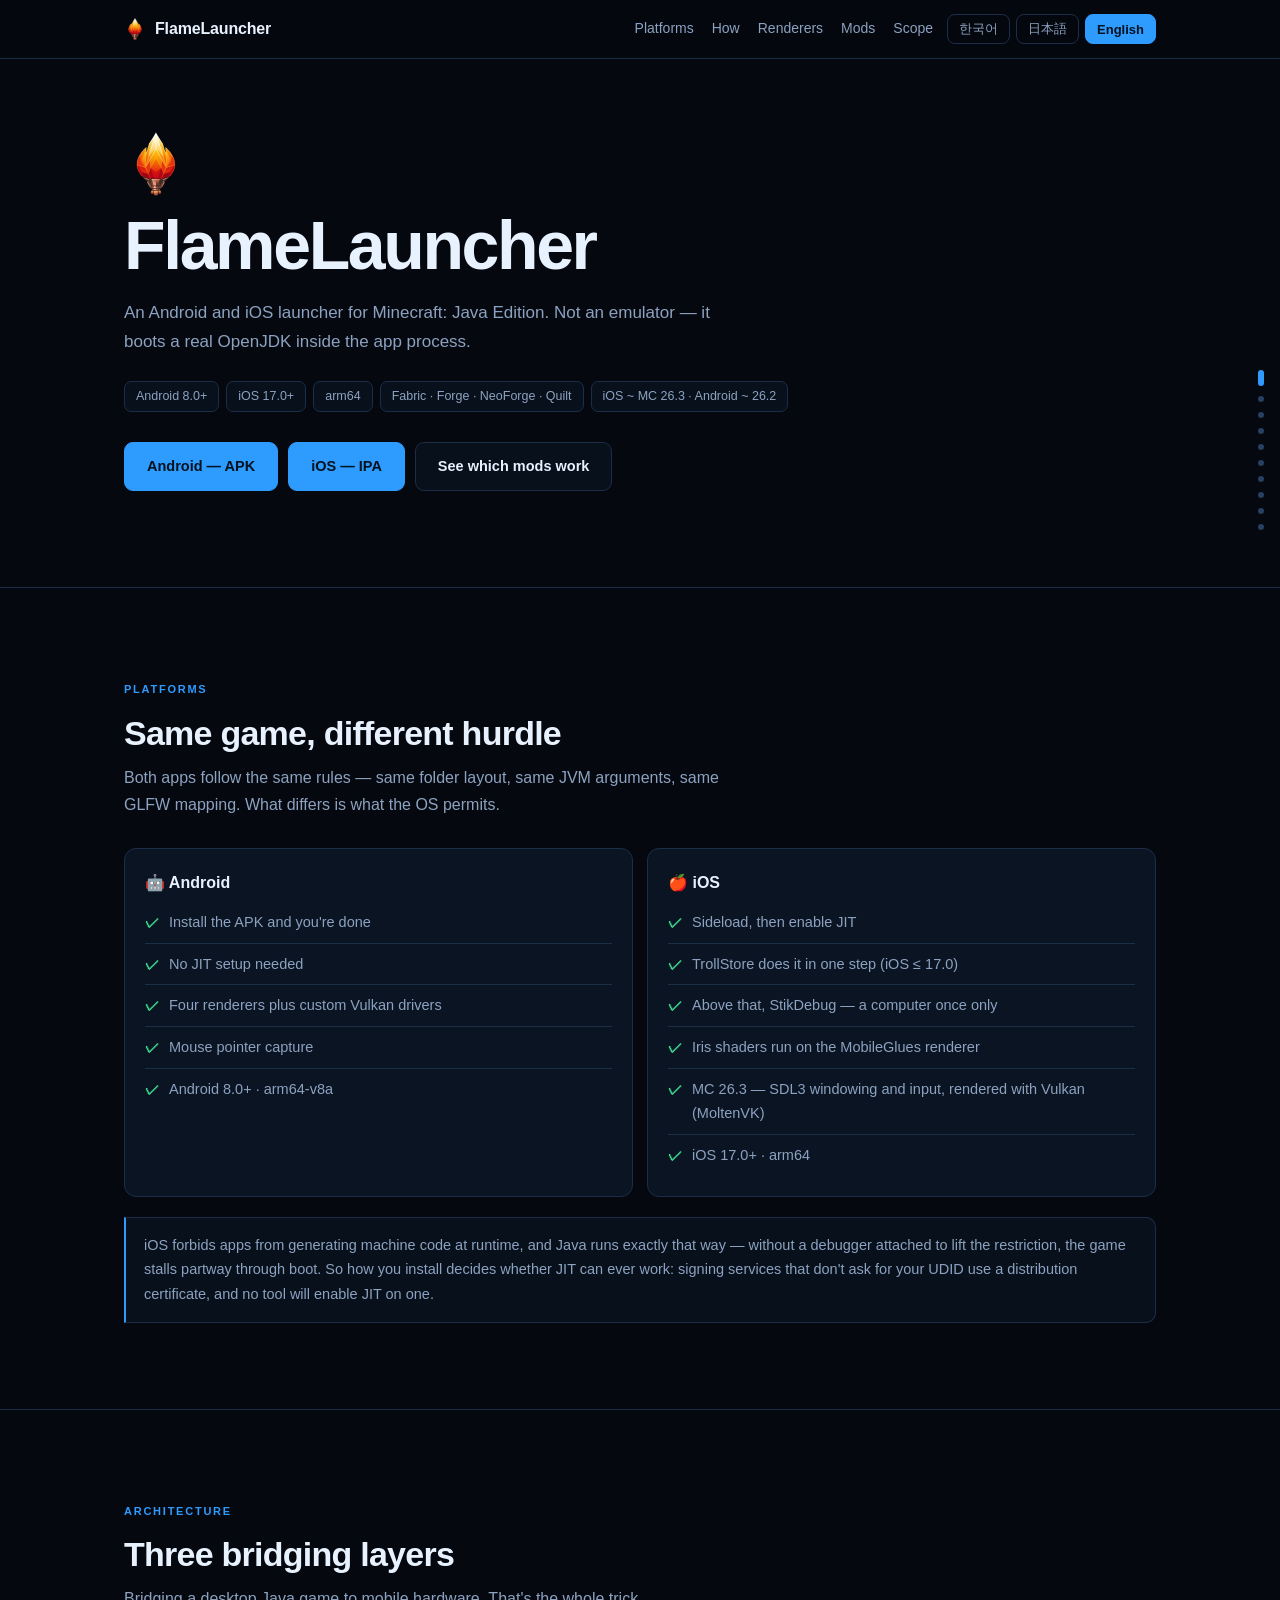
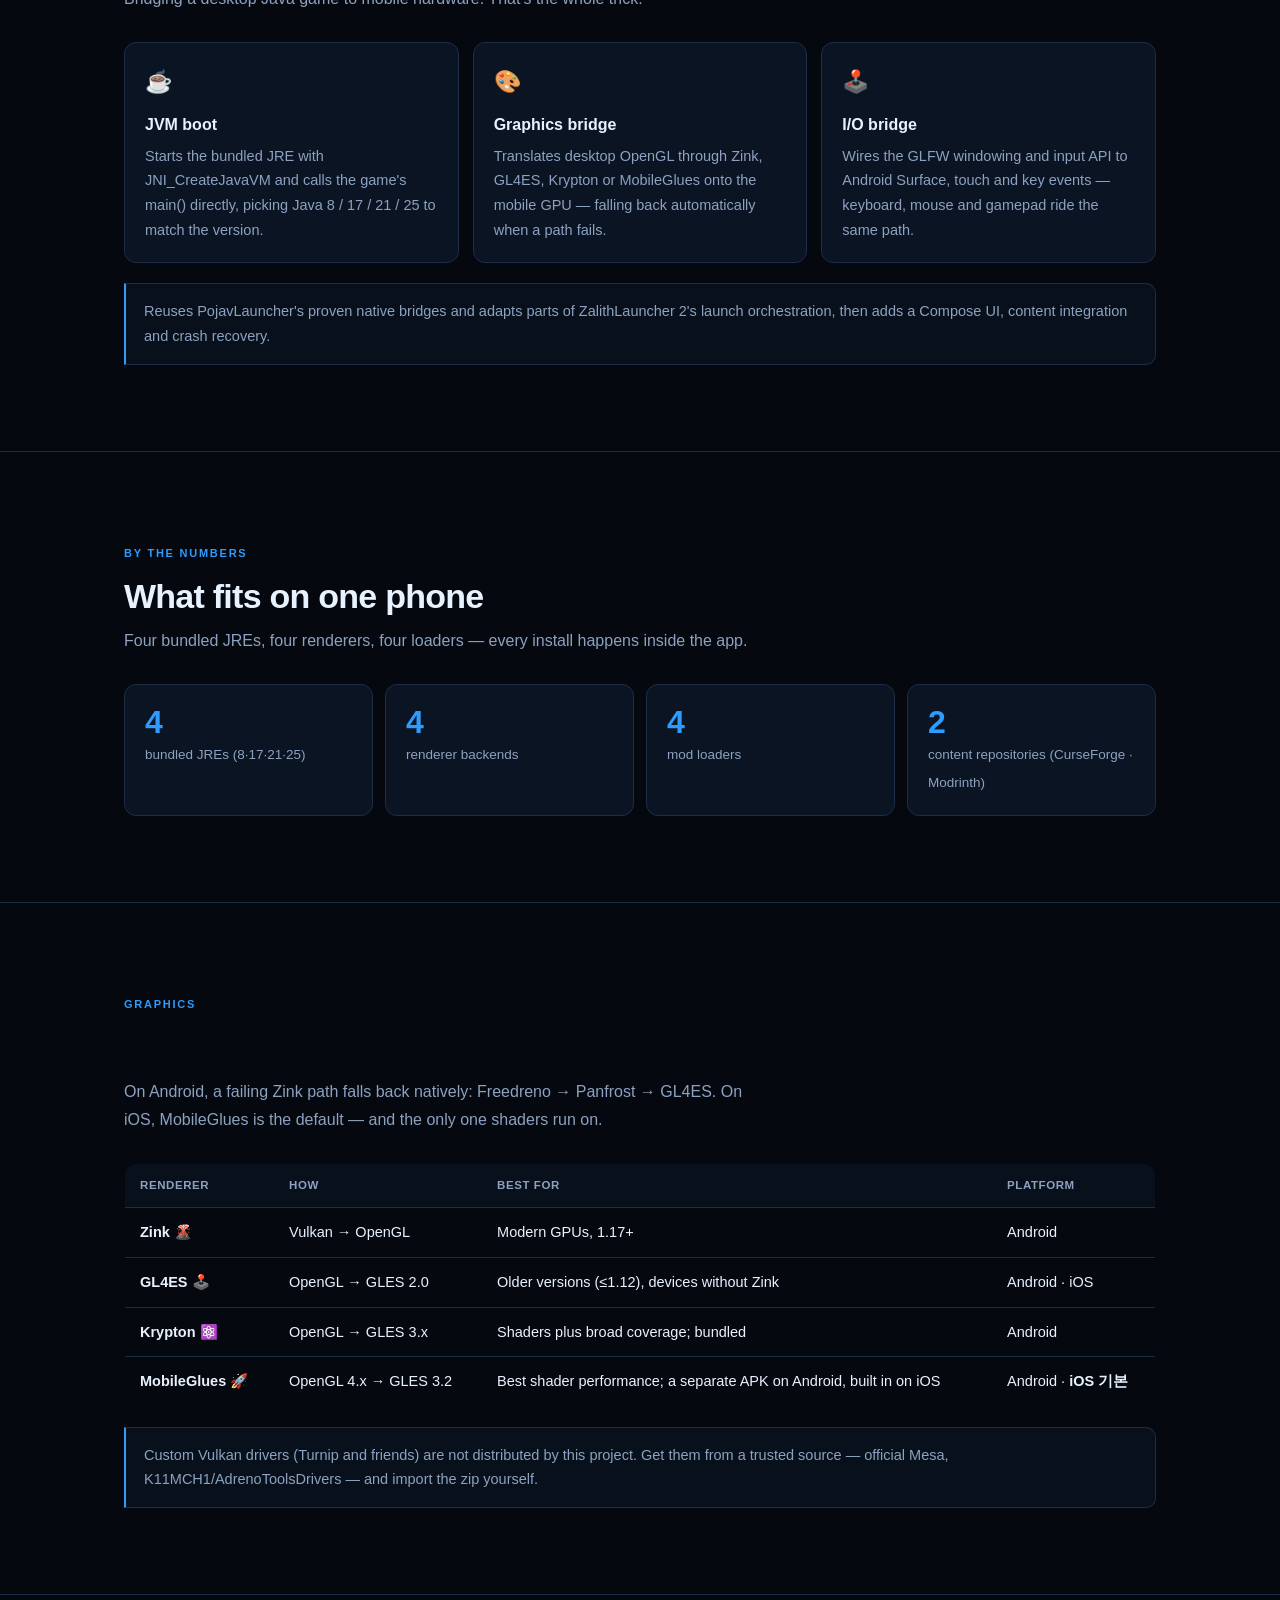
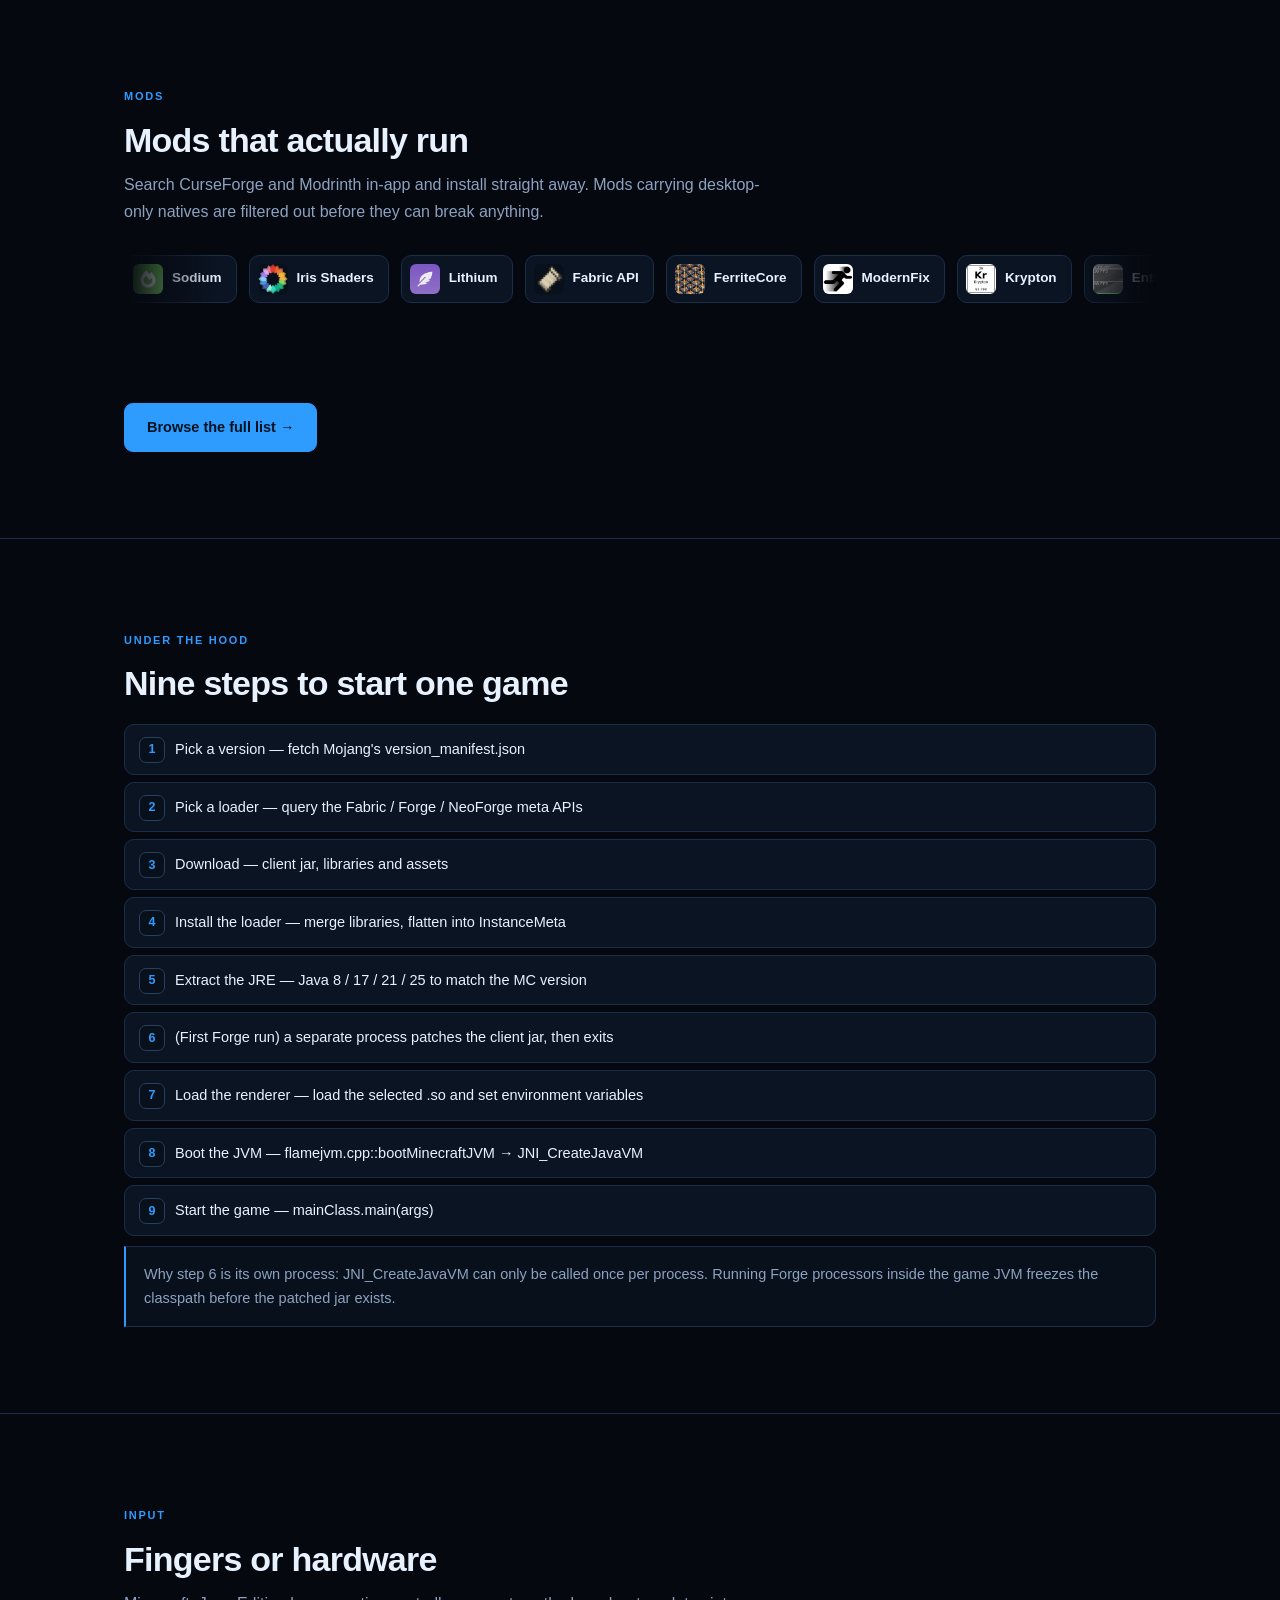
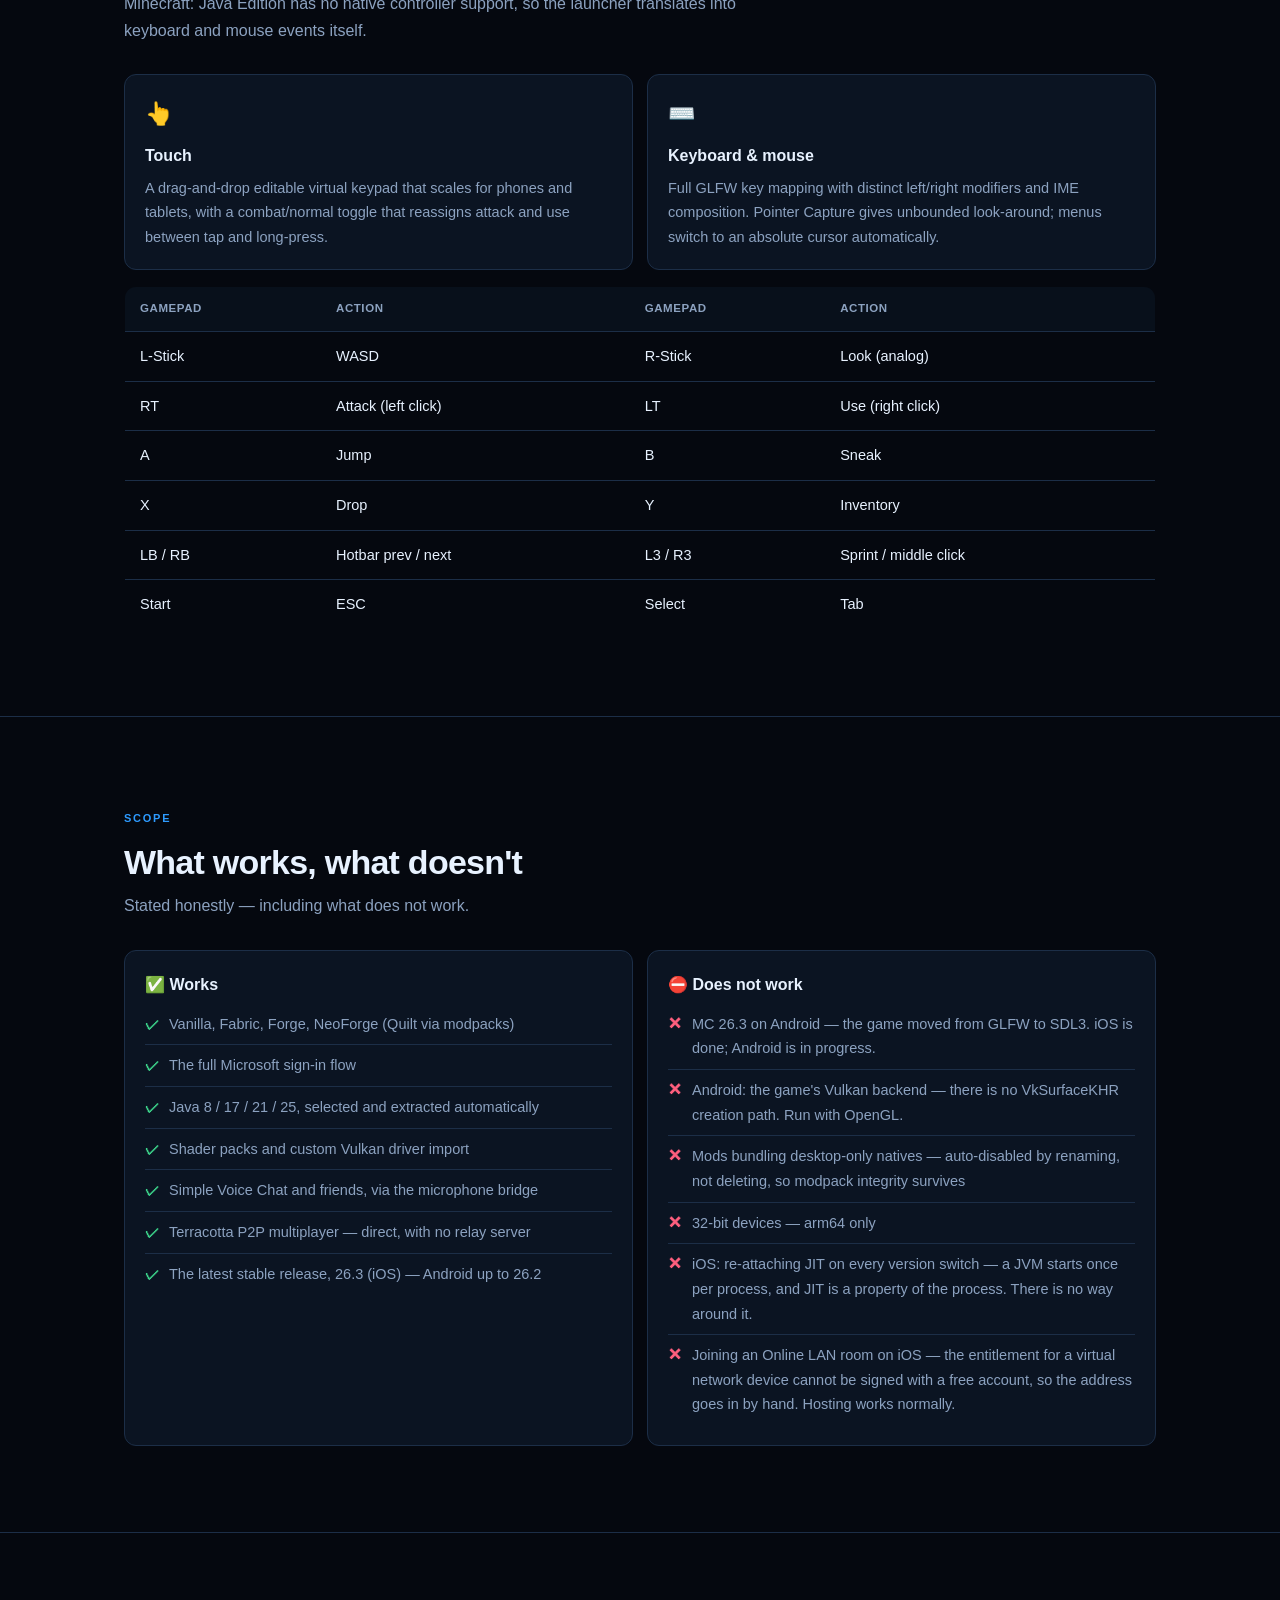
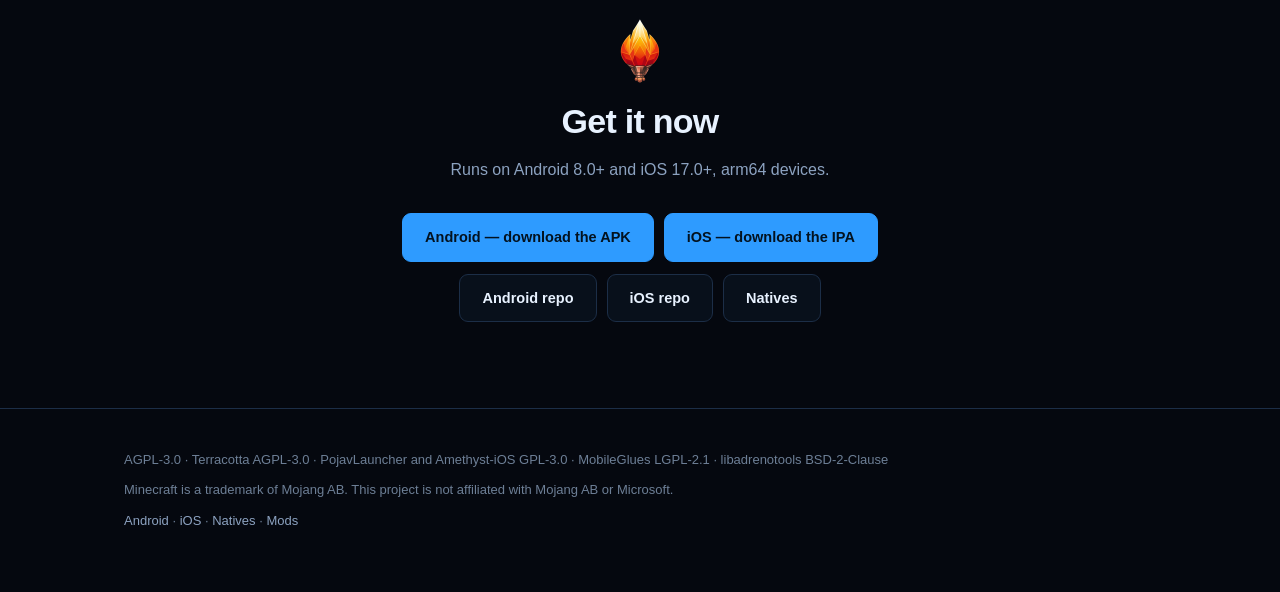
==== index.html @ b2caba8f "docs: iOS 26.3 지원 반영 - 배지: iOS ~ MC 26.3 · Android ~ 26.2 - iOS 카드에 26.3 (SDL3 창·입력, Vulkan(MoltenVK" ====
<!doctype html>
<html lang="ko">
<head>
<meta charset="utf-8">
<meta name="viewport" content="width=device-width, initial-scale=1">
<title>FlameLauncher — Minecraft: Java Edition on Android &amp; iOS</title>
<meta name="description" content="안드로이드와 iOS 에서 마인크래프트 자바 에디션을 실행하는 런처. 에뮬레이터가 아니라 앱 프로세스 안에서 진짜 OpenJDK를 부팅합니다.">
<meta property="og:title" content="FlameLauncher">
<meta property="og:description" content="Minecraft: Java Edition on Android and iOS — a real OpenJDK booted inside the app process.">
<meta property="og:type" content="website">
<link rel="icon" href="img/logo-32.png">
<link rel="stylesheet" href="style.css">
</head>
<body>

<div id="bar"></div>

<nav><div class="wrap">
  <a class="brand" href="./"><img src="img/logo-32.png" alt="" width="22" height="22">FlameLauncher</a>
  <div class="navlinks">
    <a href="#plat"    data-ko="플랫폼" data-ja="プラットフォーム" data-en="Platforms"></a>
    <a href="#how"     data-ko="구조"   data-ja="仕組み" data-en="How"></a>
    <a href="#render"  data-ko="렌더러" data-ja="レンダラー" data-en="Renderers"></a>
    <a href="mods.html" data-ko="모드"  data-ja="MOD"   data-en="Mods"></a>
    <a href="#scope"   data-ko="지원범위" data-ja="対応範囲" data-en="Scope"></a>
  </div>
  <div class="langs">
    <button data-lang="ko" aria-pressed="true">한국어</button>
    <button data-lang="ja" aria-pressed="false">日本語</button>
    <button data-lang="en" aria-pressed="false">English</button>
  </div>
</div></nav>

<div class="dots"></div>

<!-- 1 ─ hero -->
<section class="slide hero" id="top">
  <div class="wrap">
    <img class="logo rv" src="img/logo.png" alt="FlameLauncher" width="64" height="64">
    <h1 class="rv">FlameLauncher</h1>
    <p class="tag rv"
       data-ko="안드로이드와 iOS 에서 마인크래프트 자바 에디션을 실행하는 런처. 에뮬레이터가 아니라, 앱 프로세스 안에서 진짜 OpenJDK를 부팅합니다."
       data-ja="Android と iOS で Minecraft: Java Edition を動かすランチャー。エミュレーターではなく、アプリのプロセス内で本物の OpenJDK を起動します。"
       data-en="An Android and iOS launcher for Minecraft: Java Edition. Not an emulator — it boots a real OpenJDK inside the app process."></p>
    <div class="badges rv">
      <span class="badge">Android 8.0+</span>
      <span class="badge">iOS 17.0+</span>
      <span class="badge">arm64</span>
      <span class="badge">Fabric · Forge · NeoForge · Quilt</span>
      <span class="badge">iOS ~ MC 26.3 · Android ~ 26.2</span>
    </div>
    <div class="cta rv">
      <a class="btn primary" href="https://github.com/FlameLaunchers/FlameLauncher-Android/releases/latest/download/FlameLauncher.apk"
         data-ko="Android — APK" data-ja="Android — APK" data-en="Android — APK"></a>
      <a class="btn primary" href="https://github.com/FlameLaunchers/FlameLauncher-iOS/releases/latest/download/FlameLauncher.ipa"
         data-ko="iOS — IPA" data-ja="iOS — IPA" data-en="iOS — IPA"></a>
      <a class="btn ghost" href="mods.html"
         data-ko="설치 가능한 모드 보기" data-ja="導入できる MOD を見る" data-en="See which mods work"></a>
    </div>
  </div>
</section>

<!-- 2 ─ platforms -->
<section class="slide" id="plat">
  <div class="wrap">
    <span class="kicker rv" data-ko="플랫폼" data-ja="プラットフォーム" data-en="Platforms"></span>
    <h2 class="rv" data-ko="같은 게임, 다른 문턱"
        data-ja="同じゲーム、違うハードル" data-en="Same game, different hurdle"></h2>
    <p class="lead rv"
       data-ko="두 앱은 같은 규칙으로 돕니다 — 같은 폴더 구조, 같은 JVM 인자, 같은 GLFW 매핑. 차이는 OS 가 무엇을 허락하느냐입니다."
       data-ja="2 つのアプリは同じ規則で動きます — 同じフォルダ構成、同じ JVM 引数、同じ GLFW マッピング。違いは OS が何を許すかです。"
       data-en="Both apps follow the same rules — same folder layout, same JVM arguments, same GLFW mapping. What differs is what the OS permits."></p>
    <div class="grid g2">
      <div class="card rv">
        <h3>🤖 Android</h3>
        <ul class="list yes">
          <li data-ko="APK 받아서 설치하면 끝" data-ja="APK を入れるだけ" data-en="Install the APK and you're done"></li>
          <li data-ko="JIT 설정이 필요 없습니다" data-ja="JIT の設定は不要です" data-en="No JIT setup needed"></li>
          <li data-ko="렌더러 4종 + 커스텀 Vulkan 드라이버" data-ja="レンダラー 4 種 + カスタム Vulkan ドライバー" data-en="Four renderers plus custom Vulkan drivers"></li>
          <li data-ko="마우스 Pointer Capture 지원" data-ja="マウスの Pointer Capture 対応" data-en="Mouse pointer capture"></li>
          <li data-ko="Android 8.0+ · arm64-v8a" data-ja="Android 8.0+ · arm64-v8a" data-en="Android 8.0+ · arm64-v8a"></li>
        </ul>
      </div>
      <div class="card rv">
        <h3>🍎 iOS</h3>
        <ul class="list yes">
          <li data-ko="사이드로드 후 JIT 를 켜야 합니다" data-ja="サイドロード後に JIT を有効化する必要があります" data-en="Sideload, then enable JIT"></li>
          <li data-ko="TrollStore 면 한 번에 끝 (iOS 17.0 이하)" data-ja="TrollStore なら一発（iOS 17.0 以下）" data-en="TrollStore does it in one step (iOS ≤ 17.0)"></li>
          <li data-ko="그 위 버전은 StikDebug — 컴퓨터는 최초 1회만" data-ja="それ以降は StikDebug — PC は初回のみ" data-en="Above that, StikDebug — a computer once only"></li>
          <li data-ko="MobileGlues 렌더러로 Iris 셰이더 동작" data-ja="MobileGlues レンダラーで Iris シェーダーが動作" data-en="Iris shaders run on the MobileGlues renderer"></li>
          <li data-ko="MC 26.3 — SDL3 창·입력, Vulkan(MoltenVK) 렌더링" data-ja="MC 26.3 — SDL3 のウィンドウ・入力、Vulkan（MoltenVK）で描画" data-en="MC 26.3 — SDL3 windowing and input, rendered with Vulkan (MoltenVK)"></li>
          <li data-ko="iOS 17.0+ · arm64" data-ja="iOS 17.0+ · arm64" data-en="iOS 17.0+ · arm64"></li>
        </ul>
      </div>
    </div>
    <div class="warn rv"
      data-ko="iOS 는 앱이 실행 중에 기계어를 만드는 것을 막습니다. 자바가 바로 그 방식으로 도는 언어라, 디버거를 붙여 그 제한을 풀지 않으면 게임이 부팅 도중 멈춥니다. 그래서 설치 방법이 곧 JIT 가능 여부를 결정합니다 — UDID 를 받지 않는 서명 서비스는 배포 인증서를 쓰기 때문에 어떤 도구로도 JIT 가 켜지지 않습니다."
      data-ja="iOS はアプリが実行中に機械語を生成することを禁じています。Java はまさにその方式で動くため、デバッガを接続して制限を解除しないとゲームは起動途中で止まります。つまりインストール方法が JIT の可否を決めます — UDID を要求しない署名サービスは配布証明書を使うため、どのツールでも JIT は有効になりません。"
      data-en="iOS forbids apps from generating machine code at runtime, and Java runs exactly that way — without a debugger attached to lift the restriction, the game stalls partway through boot. So how you install decides whether JIT can ever work: signing services that don't ask for your UDID use a distribution certificate, and no tool will enable JIT on one."></div>
  </div>
</section>

<!-- 3 ─ how it works -->
<!-- 2 ─ how -->
<section class="slide" id="how">
  <div class="wrap">
    <span class="kicker rv" data-ko="구조" data-ja="仕組み" data-en="Architecture"></span>
    <h2 class="rv" data-ko="세 개의 중계 계층" data-ja="3 つのブリッジ層" data-en="Three bridging layers"></h2>
    <p class="lead rv"
       data-ko="데스크톱용 자바 게임과 모바일 하드웨어 사이를 잇는 것, 그게 전부입니다."
       data-ja="デスクトップ向け Java ゲームとモバイルハードウェアを繋ぐ。それが全てです。"
       data-en="Bridging a desktop Java game to mobile hardware. That's the whole trick."></p>
    <div class="grid">
      <div class="card rv"><span class="num">01</span><span class="ico">☕</span>
        <h3 data-ko="JVM 부팅" data-ja="JVM 起動" data-en="JVM boot"></h3>
        <p data-ko="JNI_CreateJavaVM 으로 번들 JRE를 띄우고 게임의 main() 을 그대로 호출합니다. 버전에 맞춰 Java 8 / 17 / 21 / 25 를 자동으로 고릅니다."
           data-ja="JNI_CreateJavaVM でバンドル JRE を起動し、ゲームの main() をそのまま呼び出します。バージョンに応じて Java 8 / 17 / 21 / 25 を自動選択します。"
           data-en="Starts the bundled JRE with JNI_CreateJavaVM and calls the game's main() directly, picking Java 8 / 17 / 21 / 25 to match the version."></p></div>
      <div class="card rv"><span class="num">02</span><span class="ico">🎨</span>
        <h3 data-ko="그래픽 중계" data-ja="グラフィックス変換" data-en="Graphics bridge"></h3>
        <p data-ko="데스크톱 OpenGL 호출을 Zink · GL4ES · Krypton · MobileGlues 로 번역해 모바일 GPU에 전달합니다. 실패하면 자동으로 다음 경로로 폴백합니다."
           data-ja="デスクトップ OpenGL の呼び出しを Zink・GL4ES・Krypton・MobileGlues で翻訳し、モバイル GPU へ渡します。失敗すれば自動で次の経路へフォールバックします。"
           data-en="Translates desktop OpenGL through Zink, GL4ES, Krypton or MobileGlues onto the mobile GPU — falling back automatically when a path fails."></p></div>
      <div class="card rv"><span class="num">03</span><span class="ico">🕹️</span>
        <h3 data-ko="입출력 중계" data-ja="入出力変換" data-en="I/O bridge"></h3>
        <p data-ko="GLFW 윈도잉·입력 API를 안드로이드 Surface, 터치, 키 이벤트에 연결합니다. 키보드·마우스·게임패드도 같은 경로를 씁니다."
           data-ja="GLFW のウィンドウ・入力 API を Android の Surface・タッチ・キーイベントへ接続します。キーボード・マウス・ゲームパッドも同じ経路です。"
           data-en="Wires the GLFW windowing and input API to Android Surface, touch and key events — keyboard, mouse and gamepad ride the same path."></p></div>
    </div>
    <div class="warn rv"
      data-ko="PojavLauncher 의 검증된 네이티브 브릿지를 재사용하고, ZalithLauncher 2 의 실행 흐름 처리 일부를 차용했습니다. 그 위에 Compose UI · 콘텐츠 통합 · 크래시 복구를 얹었습니다."
      data-ja="PojavLauncher の実績あるネイティブブリッジを再利用し、ZalithLauncher 2 の起動処理の一部を取り入れています。その上に Compose UI・コンテンツ連携・クラッシュ復旧を載せました。"
      data-en="Reuses PojavLauncher's proven native bridges and adapts parts of ZalithLauncher 2's launch orchestration, then adds a Compose UI, content integration and crash recovery."></div>
  </div>
</section>

<!-- 3 ─ stats -->
<section class="slide" id="stats">
  <div class="wrap">
    <span class="kicker rv" data-ko="숫자로" data-ja="数字で" data-en="By the numbers"></span>
    <h2 class="rv" data-ko="폰 하나에 들어간 것들" data-ja="スマホ 1 台に入っているもの" data-en="What fits on one phone"></h2>
    <p class="lead rv"
       data-ko="번들 JRE 4개, 렌더러 4종, 로더 4종. 설치는 전부 앱 안에서 끝납니다."
       data-ja="バンドル JRE 4 種、レンダラー 4 種、ローダー 4 種。導入は全てアプリ内で完結します。"
       data-en="Four bundled JREs, four renderers, four loaders — every install happens inside the app."></p>
    <div class="stats">
      <div class="stat rv"><b data-count="4">4</b>
        <span data-ko="번들 JRE (8·17·21·25)" data-ja="バンドル JRE (8・17・21・25)" data-en="bundled JREs (8·17·21·25)"></span></div>
      <div class="stat rv"><b data-count="4">4</b>
        <span data-ko="렌더러 백엔드" data-ja="レンダラーバックエンド" data-en="renderer backends"></span></div>
      <div class="stat rv"><b data-count="4">4</b>
        <span data-ko="모드 로더" data-ja="MOD ローダー" data-en="mod loaders"></span></div>
      <div class="stat rv"><b data-count="2">2</b>
        <span data-ko="콘텐츠 저장소 (CurseForge · Modrinth)" data-ja="コンテンツリポジトリ (CurseForge・Modrinth)" data-en="content repositories (CurseForge · Modrinth)"></span></div>
    </div>
  </div>
</section>

<!-- 4 ─ renderers -->
<section class="slide" id="render">
  <div class="wrap">
    <span class="kicker rv" data-ko="그래픽" data-ja="グラフィックス" data-en="Graphics"></span>
    <h2 class="rv" data-ko="렌더러 네 갈래" data-ja="4 つのレンダラー" data-en="Four renderers"></h2>
    <p class="lead rv"
       data-ko="안드로이드에서 Zink 가 실패하면 네이티브에서 Freedreno → Panfrost → GL4ES 순으로 자동 폴백합니다. iOS 는 MobileGlues 가 기본이며, 셰이더가 되는 유일한 선택입니다."
       data-ja="Android では Zink が失敗するとネイティブ側で Freedreno → Panfrost → GL4ES の順に自動フォールバックします。iOS は MobileGlues が既定で、シェーダーが動く唯一の選択肢です。"
       data-en="On Android, a failing Zink path falls back natively: Freedreno → Panfrost → GL4ES. On iOS, MobileGlues is the default — and the only one shaders run on."></p>
    <div class="scroll rv"><table class="tbl">
      <thead><tr>
        <th data-ko="렌더러" data-ja="レンダラー" data-en="Renderer"></th>
        <th data-ko="방식" data-ja="方式" data-en="How"></th>
        <th data-ko="권장 대상" data-ja="推奨環境" data-en="Best for"></th>
        <th data-ko="플랫폼" data-ja="対応" data-en="Platform"></th>
      </tr></thead>
      <tbody>
        <tr><td><b>Zink</b> 🌋</td><td>Vulkan → OpenGL</td>
          <td data-ko="모던 GPU, 1.17 이상" data-ja="モダン GPU、1.17 以降" data-en="Modern GPUs, 1.17+"></td><td>Android</td></tr>
        <tr><td><b>GL4ES</b> 🕹️</td><td>OpenGL → GLES 2.0</td>
          <td data-ko="구버전(1.12 이하), Zink 미지원 기기" data-ja="旧バージョン（1.12 以下）、Zink 非対応端末" data-en="Older versions (≤1.12), devices without Zink"></td><td>Android · iOS</td></tr>
        <tr><td><b>Krypton</b> ⚛️</td><td>OpenGL → GLES 3.x</td>
          <td data-ko="셰이더 + 폭넓은 버전, 내장" data-ja="シェーダー + 幅広いバージョン、内蔵" data-en="Shaders plus broad coverage; bundled"></td><td>Android</td></tr>
        <tr><td><b>MobileGlues</b> 🚀</td><td>OpenGL 4.x → GLES 3.2</td>
          <td data-ko="셰이더 성능 최상. 안드로이드는 별도 APK, iOS 는 내장" data-ja="シェーダー性能が最良。Android は別途 APK、iOS は内蔵" data-en="Best shader performance; a separate APK on Android, built in on iOS"></td><td>Android · <b>iOS 기본</b></td></tr>
      </tbody>
    </table></div>
    <div class="warn rv"
      data-ko="커스텀 Vulkan 드라이버(Turnip 등)는 이 프로젝트가 배포하지 않습니다. Mesa 공식이나 K11MCH1/AdrenoToolsDrivers 같은 신뢰할 수 있는 출처에서 직접 받아 zip 으로 가져와 주세요."
      data-ja="カスタム Vulkan ドライバー（Turnip など）は本プロジェクトでは配布していません。Mesa 公式や K11MCH1/AdrenoToolsDrivers など信頼できる入手元から自分で取得し、zip で読み込んでください。"
      data-en="Custom Vulkan drivers (Turnip and friends) are not distributed by this project. Get them from a trusted source — official Mesa, K11MCH1/AdrenoToolsDrivers — and import the zip yourself."></div>
  </div>
</section>

<!-- 5 ─ mods teaser -->
<section class="slide" id="mods">
  <div class="wrap">
    <span class="kicker rv" data-ko="모드" data-ja="MOD" data-en="Mods"></span>
    <h2 class="rv" data-ko="실제로 돌아가는 모드들" data-ja="実際に動く MOD" data-en="Mods that actually run"></h2>
    <p class="lead rv"
       data-ko="CurseForge 와 Modrinth 를 앱 안에서 검색해 바로 설치합니다. 데스크톱 전용 네이티브를 물고 있는 모드는 설치 전에 걸러냅니다."
       data-ja="CurseForge と Modrinth をアプリ内で検索してそのまま導入。デスクトップ専用ネイティブを含む MOD は導入前に弾きます。"
       data-en="Search CurseForge and Modrinth in-app and install straight away. Mods carrying desktop-only natives are filtered out before they can break anything."></p>

    <div class="marquee rv"><div class="track" id="mq1"></div></div>
    <div class="marquee rev rv"><div class="track" id="mq2"></div></div>

    <div class="cta" style="justify-content:flex-start">
      <a class="btn primary rv" href="mods.html"
         data-ko="모드 목록 전체 보기 →" data-ja="MOD 一覧を見る →" data-en="Browse the full list →"></a>
    </div>
  </div>
</section>

<!-- 6 ─ flow -->
<section class="slide" id="flow">
  <div class="wrap">
    <span class="kicker rv" data-ko="내부 동작" data-ja="内部動作" data-en="Under the hood"></span>
    <h2 class="rv" data-ko="게임 하나 켜는 데 아홉 단계" data-ja="ゲーム 1 つ起動するのに 9 段階" data-en="Nine steps to start one game"></h2>
    <ol class="flow">
      <li class="rv left" data-ko="버전 선택 — Mojang version_manifest.json 조회"
          data-ja="バージョン選択 — Mojang version_manifest.json を取得"
          data-en="Pick a version — fetch Mojang's version_manifest.json"></li>
      <li class="rv left" data-ko="로더 선택 — Fabric / Forge / NeoForge 메타 API 조회"
          data-ja="ローダー選択 — Fabric / Forge / NeoForge のメタ API を取得"
          data-en="Pick a loader — query the Fabric / Forge / NeoForge meta APIs"></li>
      <li class="rv left" data-ko="다운로드 — client jar + 라이브러리 + 에셋"
          data-ja="ダウンロード — client jar + ライブラリ + アセット"
          data-en="Download — client jar, libraries and assets"></li>
      <li class="rv left" data-ko="로더 설치 — 라이브러리 병합 후 InstanceMeta 로 평탄화"
          data-ja="ローダー導入 — ライブラリを統合し InstanceMeta へ平坦化"
          data-en="Install the loader — merge libraries, flatten into InstanceMeta"></li>
      <li class="rv left" data-ko="JRE 추출 — MC 버전에 맞는 Java 8 / 17 / 21 / 25"
          data-ja="JRE 展開 — MC のバージョンに合わせた Java 8 / 17 / 21 / 25"
          data-en="Extract the JRE — Java 8 / 17 / 21 / 25 to match the MC version"></li>
      <li class="rv left" data-ko="(Forge 첫 실행) 별도 프로세스에서 client jar 패치 후 종료"
          data-ja="（Forge 初回）別プロセスで client jar をパッチして終了"
          data-en="(First Forge run) a separate process patches the client jar, then exits"></li>
      <li class="rv left" data-ko="렌더러 로드 — 선택된 .so 로드 + 환경변수 구성"
          data-ja="レンダラー読込 — 選択された .so をロード + 環境変数を構成"
          data-en="Load the renderer — load the selected .so and set environment variables"></li>
      <li class="rv left" data-ko="JVM 부팅 — flamejvm.cpp::bootMinecraftJVM → JNI_CreateJavaVM"
          data-ja="JVM 起動 — flamejvm.cpp::bootMinecraftJVM → JNI_CreateJavaVM"
          data-en="Boot the JVM — flamejvm.cpp::bootMinecraftJVM → JNI_CreateJavaVM"></li>
      <li class="rv left" data-ko="게임 시작 — mainClass.main(args)"
          data-ja="ゲーム開始 — mainClass.main(args)"
          data-en="Start the game — mainClass.main(args)"></li>
    </ol>
    <div class="warn rv"
      data-ko="6번이 별도 프로세스인 이유: JNI_CreateJavaVM 은 프로세스당 한 번만 가능합니다. 게임 JVM 안에서 Forge 프로세서를 돌리면 패치된 jar 가 완성되기 전에 클래스패스가 굳어버립니다."
      data-ja="6 が別プロセスな理由: JNI_CreateJavaVM はプロセスにつき 1 回しか呼べません。ゲーム JVM 内で Forge プロセッサーを走らせると、パッチ済み jar が完成する前にクラスパスが確定してしまいます。"
      data-en="Why step 6 is its own process: JNI_CreateJavaVM can only be called once per process. Running Forge processors inside the game JVM freezes the classpath before the patched jar exists."></div>
  </div>
</section>

<!-- 7 ─ input -->
<section class="slide" id="input">
  <div class="wrap">
    <span class="kicker rv" data-ko="입력" data-ja="入力" data-en="Input"></span>
    <h2 class="rv" data-ko="손가락도, 하드웨어도" data-ja="指でも、ハードでも" data-en="Fingers or hardware"></h2>
    <p class="lead rv"
       data-ko="마인크래프트 자바판은 컨트롤러를 네이티브 지원하지 않습니다. 그래서 런처가 직접 키보드·마우스 이벤트로 변환합니다."
       data-ja="Minecraft Java 版はコントローラーをネイティブ対応していません。そこでランチャーが直接キーボード・マウスイベントへ変換します。"
       data-en="Minecraft: Java Edition has no native controller support, so the launcher translates into keyboard and mouse events itself."></p>
    <div class="grid g2">
      <div class="card rv"><span class="ico">👆</span>
        <h3 data-ko="터치" data-ja="タッチ" data-en="Touch"></h3>
        <p data-ko="드래그 앤 드롭으로 편집하는 가상 키패드. 폰·태블릿에 맞춰 자동 스케일. 전투/일반 모드 토글로 탭과 롱프레스에 공격·사용을 바꿔 배정합니다."
           data-ja="ドラッグ&ドロップで編集できる仮想キーパッド。スマホ・タブレットに合わせて自動スケール。戦闘/通常モードの切替でタップと長押しに攻撃・使用を割り当て直します。"
           data-en="A drag-and-drop editable virtual keypad that scales for phones and tablets, with a combat/normal toggle that reassigns attack and use between tap and long-press."></p></div>
      <div class="card rv"><span class="ico">⌨️</span>
        <h3 data-ko="키보드 · 마우스" data-ja="キーボード・マウス" data-en="Keyboard & mouse"></h3>
        <p data-ko="GLFW 전체 키 매핑, 좌우 수식키 구분, IME 조합 지원. 마우스는 Pointer Capture 로 화면 경계와 무관한 무한 시점 회전, 메뉴에서는 절대좌표 커서로 자동 전환."
           data-ja="GLFW の全キーマッピング、左右修飾キーの区別、IME 入力に対応。マウスは Pointer Capture により画面端に制限されない無限の視点回転、メニューでは絶対座標カーソルへ自動切替。"
           data-en="Full GLFW key mapping with distinct left/right modifiers and IME composition. Pointer Capture gives unbounded look-around; menus switch to an absolute cursor automatically."></p></div>
    </div>
    <div class="scroll rv" style="margin-top:16px"><table class="tbl">
      <thead><tr>
        <th data-ko="게임패드" data-ja="ゲームパッド" data-en="Gamepad"></th>
        <th data-ko="동작" data-ja="動作" data-en="Action"></th>
        <th data-ko="게임패드" data-ja="ゲームパッド" data-en="Gamepad"></th>
        <th data-ko="동작" data-ja="動作" data-en="Action"></th>
      </tr></thead>
      <tbody>
        <tr><td>L-Stick</td><td>WASD</td><td>R-Stick</td>
          <td data-ko="시점 (아날로그)" data-ja="視点（アナログ）" data-en="Look (analog)"></td></tr>
        <tr><td>RT</td><td data-ko="공격 (좌클릭)" data-ja="攻撃（左クリック）" data-en="Attack (left click)"></td>
            <td>LT</td><td data-ko="사용 (우클릭)" data-ja="使用（右クリック）" data-en="Use (right click)"></td></tr>
        <tr><td>A</td><td data-ko="점프" data-ja="ジャンプ" data-en="Jump"></td>
            <td>B</td><td data-ko="웅크리기" data-ja="スニーク" data-en="Sneak"></td></tr>
        <tr><td>X</td><td data-ko="버리기" data-ja="アイテムを捨てる" data-en="Drop"></td>
            <td>Y</td><td data-ko="인벤토리" data-ja="インベントリ" data-en="Inventory"></td></tr>
        <tr><td>LB / RB</td><td data-ko="핫바 이전 / 다음" data-ja="ホットバー 前 / 次" data-en="Hotbar prev / next"></td>
            <td>L3 / R3</td><td data-ko="달리기 / 휠클릭" data-ja="ダッシュ / ホイールクリック" data-en="Sprint / middle click"></td></tr>
        <tr><td>Start</td><td>ESC</td><td>Select</td><td>Tab</td></tr>
      </tbody>
    </table></div>
  </div>
</section>

<!-- 8 ─ scope -->
<section class="slide" id="scope">
  <div class="wrap">
    <span class="kicker rv" data-ko="지원 범위" data-ja="対応範囲" data-en="Scope"></span>
    <h2 class="rv" data-ko="되는 것과 안 되는 것" data-ja="できることと、できないこと" data-en="What works, what doesn't"></h2>
    <p class="lead rv"
       data-ko="정직하게 적어둡니다. 안 되는 것도 그대로."
       data-ja="正直に書いておきます。できないことも、そのまま。"
       data-en="Stated honestly — including what does not work."></p>
    <div class="grid g2">
      <div class="card rv">
        <h3 data-ko="✅ 됩니다" data-ja="✅ できること" data-en="✅ Works"></h3>
        <ul class="list yes">
          <li data-ko="Vanilla · Fabric · Forge · NeoForge (모드팩 경로로 Quilt)"
              data-ja="Vanilla・Fabric・Forge・NeoForge（モドパック経由で Quilt）"
              data-en="Vanilla, Fabric, Forge, NeoForge (Quilt via modpacks)"></li>
          <li data-ko="Microsoft 로그인 전체 흐름"
              data-ja="Microsoft ログインの全フロー"
              data-en="The full Microsoft sign-in flow"></li>
          <li data-ko="Java 8 / 17 / 21 / 25 자동 선택 및 추출"
              data-ja="Java 8 / 17 / 21 / 25 の自動選択と展開"
              data-en="Java 8 / 17 / 21 / 25, selected and extracted automatically"></li>
          <li data-ko="셰이더팩 · 커스텀 Vulkan 드라이버 임포트"
              data-ja="シェーダーパック・カスタム Vulkan ドライバーの読込"
              data-en="Shader packs and custom Vulkan driver import"></li>
          <li data-ko="Simple Voice Chat 계열 음성채팅 (마이크 브릿지)"
              data-ja="Simple Voice Chat 系のボイスチャット（マイクブリッジ）"
              data-en="Simple Voice Chat and friends, via the microphone bridge"></li>
          <li data-ko="Terracotta P2P 멀티플레이 — 중계 서버 없이 직접 연결"
              data-ja="Terracotta P2P マルチプレイ — 中継サーバーなしで直接接続"
              data-en="Terracotta P2P multiplayer — direct, with no relay server"></li>
          <li data-ko="최신 정식 릴리스 26.3 (iOS) · 안드로이드는 26.2 까지"
              data-ja="最新の正式リリース 26.3（iOS）・Android は 26.2 まで"
              data-en="The latest stable release, 26.3 (iOS) — Android up to 26.2"></li>
        </ul>
      </div>
      <div class="card rv">
        <h3 data-ko="⛔ 안 됩니다" data-ja="⛔ できないこと" data-en="⛔ Does not work"></h3>
        <ul class="list no">
          <li data-ko="안드로이드의 MC 26.3 — 게임이 GLFW 에서 SDL3 로 갈아탔습니다. iOS 는 붙였고, 안드로이드는 작업 중입니다."
              data-ja="Android での MC 26.3 — ゲームが GLFW から SDL3 へ移行しました。iOS は対応済み、Android は作業中です。"
              data-en="MC 26.3 on Android — the game moved from GLFW to SDL3. iOS is done; Android is in progress."></li>
          <li data-ko="안드로이드: 게임의 Vulkan 백엔드 — VkSurfaceKHR 생성 경로가 없습니다. OpenGL 백엔드로 실행하세요."
              data-ja="Android: ゲームの Vulkan バックエンド — VkSurfaceKHR の生成経路がありません。OpenGL バックエンドで起動してください。"
              data-en="Android: the game's Vulkan backend — there is no VkSurfaceKHR creation path. Run with OpenGL."></li>
          <li data-ko="데스크톱 전용 네이티브를 번들하는 모드 — 자동 비활성화 (삭제 대신 이름만 바꿔 모드팩 무결성 보존)"
              data-ja="デスクトップ専用ネイティブを含む MOD — 自動で無効化（削除ではなくリネームでモドパックの整合性を保持）"
              data-en="Mods bundling desktop-only natives — auto-disabled by renaming, not deleting, so modpack integrity survives"></li>
          <li data-ko="32비트 기기 — arm64 전용입니다"
              data-ja="32bit 端末 — arm64 専用です"
              data-en="32-bit devices — arm64 only"></li>
          <li data-ko="iOS: 버전을 바꿀 때마다 JIT 재연결 — JVM 은 프로세스당 한 번만 뜨고, JIT 는 프로세스 속성입니다. 우회 방법이 없습니다."
              data-ja="iOS: バージョンを変えるたびに JIT の再接続 — JVM はプロセスにつき 1 回、JIT はプロセスの属性です。回避方法はありません。"
              data-en="iOS: re-attaching JIT on every version switch — a JVM starts once per process, and JIT is a property of the process. There is no way around it."></li>
          <li data-ko="iOS 온라인 LAN 참가 — 가상 네트워크 장치(TUN)를 만들 권한이 무료 계정으로 서명되지 않습니다. 주소를 직접 입력해야 합니다. 방 열기는 정상 동작합니다."
              data-ja="iOS のオンライン LAN 参加 — 仮想ネットワークデバイス（TUN）の権限が無料アカウントでは署名できません。アドレスの手入力が必要です。ホスト側は正常に動作します。"
              data-en="Joining an Online LAN room on iOS — the entitlement for a virtual network device cannot be signed with a free account, so the address goes in by hand. Hosting works normally."></li>
        </ul>
      </div>
    </div>
  </div>
</section>

<!-- 9 ─ cta -->
<section class="slide" id="get" style="text-align:center">
  <div class="wrap">
    <img class="logo rv" src="img/logo.png" alt="FlameLauncher" width="64" height="64">
    <h2 class="rv" style="margin-top:18px"
        data-ko="지금 받아보세요" data-ja="今すぐ試す" data-en="Get it now"></h2>
    <p class="lead rv" style="margin:14px auto 30px"
       data-ko="Android 8.0 이상 · iOS 17.0 이상 · arm64 기기에서 동작합니다."
       data-ja="Android 8.0 以上・iOS 17.0 以上・arm64 端末で動作します。"
       data-en="Runs on Android 8.0+ and iOS 17.0+, arm64 devices."></p>
    <div class="cta rv">
      <a class="btn primary" href="https://github.com/FlameLaunchers/FlameLauncher-Android/releases/latest/download/FlameLauncher.apk"
         data-ko="Android — APK 다운로드" data-ja="Android — APK をダウンロード" data-en="Android — download the APK"></a>
      <a class="btn primary" href="https://github.com/FlameLaunchers/FlameLauncher-iOS/releases/latest/download/FlameLauncher.ipa"
         data-ko="iOS — IPA 다운로드" data-ja="iOS — IPA をダウンロード" data-en="iOS — download the IPA"></a>
    </div>
    <div class="cta rv" style="margin-top:12px">
      <a class="btn ghost" href="https://github.com/FlameLaunchers/FlameLauncher-Android"
         data-ko="Android 저장소" data-ja="Android リポジトリ" data-en="Android repo"></a>
      <a class="btn ghost" href="https://github.com/FlameLaunchers/FlameLauncher-iOS"
         data-ko="iOS 저장소" data-ja="iOS リポジトリ" data-en="iOS repo"></a>
      <a class="btn ghost" href="https://github.com/FlameLaunchers/FlameLauncher-Natives"
         data-ko="네이티브 빌드" data-ja="ネイティブビルド" data-en="Natives"></a>
    </div>
  </div>
</section>

<footer><div class="wrap">
  <div data-ko="AGPL-3.0 · Terracotta AGPL-3.0 · PojavLauncher · Amethyst-iOS GPL-3.0 · MobileGlues LGPL-2.1 · libadrenotools BSD-2-Clause"
       data-ja="AGPL-3.0 · Terracotta AGPL-3.0 · PojavLauncher · Amethyst-iOS GPL-3.0 · MobileGlues LGPL-2.1 · libadrenotools BSD-2-Clause"
       data-en="AGPL-3.0 · Terracotta AGPL-3.0 · PojavLauncher and Amethyst-iOS GPL-3.0 · MobileGlues LGPL-2.1 · libadrenotools BSD-2-Clause"></div>
  <div data-ko="Minecraft 는 Mojang AB 의 상표입니다. 이 프로젝트는 Mojang AB · Microsoft 와 아무 관련이 없습니다."
       data-ja="Minecraft は Mojang AB の商標です。本プロジェクトは Mojang AB・Microsoft とは一切関係ありません。"
       data-en="Minecraft is a trademark of Mojang AB. This project is not affiliated with Mojang AB or Microsoft."></div>
  <div><a href="https://github.com/FlameLaunchers/FlameLauncher-Android">Android</a> · <a href="https://github.com/FlameLaunchers/FlameLauncher-iOS">iOS</a> · <a href="https://github.com/FlameLaunchers/FlameLauncher-Natives">Natives</a> · <a href="mods.html">Mods</a></div>
</div></footer>

<script src="app.js"></script>
<script>
/* mod icon marquee — built from the same list as mods.html */
const MQ = [
  ['sodium','Sodium','webp'],['iris','Iris Shaders','webp'],['lithium','Lithium','webp'],
  ['fabric-api','Fabric API','png'],['ferrite-core','FerriteCore','webp'],['modernfix','ModernFix','webp'],
  ['krypton','Krypton','webp'],['entityculling','Entity Culling','webp'],['immediatelyfast','ImmediatelyFast','webp'],
  ['sodium-extra','Sodium Extra','webp'],['modmenu','Mod Menu','png'],['indium','Indium','webp'],
  ['jei','JEI','webp'],['rei','REI','webp'],['emi','EMI','webp'],['appleskin','AppleSkin','png'],
  ['xaeros-minimap',"Xaero's Minimap",'webp'],['journeymap','JourneyMap','webp'],
  ['simple-voice-chat','Simple Voice Chat','png'],['continuity','Continuity','png'],
  ['no-chat-reports','No Chat Reports','png'],['cull-less-leaves','Cull Less Leaves','png'],
  ['complementary-reimagined','Complementary Reimagined','webp'],['bsl-shaders','BSL Shaders','webp'],
  ['solas-shader','Solas Shader','webp'],['distanthorizons','Distant Horizons','webp']
];
const chip = ([s, n, e]) =>
  `<a class="chip" href="mods.html#${s}"><img src="img/mods/${s}.${e}" alt="" loading="lazy" width="34" height="34">${n}</a>`;
const half = Math.ceil(MQ.length / 2);
mq1.innerHTML = [...MQ.slice(0, half), ...MQ.slice(0, half)].map(chip).join('');
mq2.innerHTML = [...MQ.slice(half), ...MQ.slice(half)].map(chip).join('');
</script>
</body>
</html>
---- style.css ----
/* FlameLauncher — 공용 스타일
 *
 * 색은 앱에서 그대로 가져온다 (iOS Theme.swift · Android Color.kt).
 * 사이트만 다른 팔레트를 쓰면 같은 제품으로 안 보인다 —
 * 예전에는 보라·주황이었는데 앱은 처음부터 블루 플레임이었다.
 */
:root{
  /* 배경 · 표면 */
  --bg:#05080F;          /* bgDark   가장 어두운 배경 (푸른 검정) */
  --surface:#0B1422;     /* bgSurface 카드 */
  --item:#08101B;        /* bgItem   리스트 아이템 */
  --line:#1C2E47;        /* bgBorder 테두리 */
  --line2:#27405F;       /* 테두리 강조 */

  /* 글자 */
  --fg:#E8F2FF;          /* textMain 쿨 화이트 */
  --dim:#8CA2C0;         /* textSub  쿨 그레이 */
  --dim2:#6D7F96;        /* tagOld   더 흐린 보조 */

  /* 포인트 */
  --primary:#2E9BFF;     /* 메인 플레임 (핫 블루) */
  --light:#7CC9FF;       /* 라이트 플레임 */
  --deep:#0B4A8F;        /* 다크 플레임 */
  --accent:#22E0FF;      /* 액센트 (시안 — 불꽃 심지) */

  --ok:#3DD68C;
  --no:#FF5F7E;
  --warn:#2A1424;

  --max:1080px;
  --ease:cubic-bezier(.2,.75,.2,1);
}
*{box-sizing:border-box}
html{scroll-behavior:smooth}
body{
  margin:0;background:var(--bg);color:var(--fg);
  font:16px/1.7 -apple-system,BlinkMacSystemFont,"Pretendard","Noto Sans KR","Noto Sans JP",Segoe UI,Roboto,sans-serif;
  -webkit-font-smoothing:antialiased;overflow-x:hidden;
}
a{color:var(--light);text-decoration:none}
a:hover{text-decoration:underline}
img{max-width:100%;display:block}
.wrap{width:100%;max-width:var(--max);margin:0 auto;padding:0 24px}

/* ── nav ─────────────────────────────────────── */
nav{position:fixed;top:0;left:0;right:0;z-index:50;backdrop-filter:blur(14px);
    background:rgba(5,8,15,.82);border-bottom:1px solid var(--line)}
nav .wrap{display:flex;align-items:center;gap:14px;height:58px}
.brand{display:flex;align-items:center;gap:9px;font-weight:700;letter-spacing:-.01em;
  font-size:16px;margin-right:auto;color:var(--fg)}
.brand:hover{text-decoration:none}
.brand img{width:22px;height:22px}
.navlinks{display:flex;gap:18px;font-size:14px;color:var(--dim)}
.navlinks a{color:var(--dim)}
.navlinks a:hover,.navlinks a[aria-current]{color:var(--fg);text-decoration:none}
.langs{display:flex;gap:6px}
.langs button{background:transparent;border:1px solid var(--line);color:var(--dim);
  padding:5px 11px;border-radius:8px;font-size:13px;cursor:pointer;font-family:inherit;
  transition:.2s var(--ease)}
.langs button:hover{color:var(--fg);border-color:var(--line2)}
.langs button[aria-pressed="true"]{background:var(--primary);border-color:var(--primary);color:#03121F;font-weight:700}
#bar{position:fixed;top:0;left:0;height:2px;z-index:60;width:0;
  background:var(--primary);transition:width .1s linear}
@media(max-width:720px){.navlinks{display:none}}

/* ── sections ────────────────────────────────── */
/* ⚠️ 전체 화면 슬라이드(scroll-snap + 100vh)를 걷어냈다. 발표 자료처럼 보여서
 *    내용이 적어 보이고, 스크롤이 마디마다 걸려 읽기가 불편했다. */
.slide{position:relative;padding:86px 0;border-top:1px solid var(--line)}
.slide:first-of-type{border-top:none}
.slide > .wrap{width:100%}
.kicker{display:inline-block;font-size:11px;letter-spacing:.16em;text-transform:uppercase;
  color:var(--primary);padding:0;margin-bottom:14px;font-weight:700}
h1{font-size:clamp(38px,7vw,68px);margin:14px 0 0;letter-spacing:-.035em;font-weight:800;line-height:1.05}
h2{font-size:clamp(24px,3.4vw,34px);letter-spacing:-.022em;margin:0 0 10px;line-height:1.2;font-weight:700}
h3{margin:0 0 6px;font-size:16px;font-weight:700}
.lead{color:var(--dim);margin:0 0 30px;max-width:640px;font-size:16px}

/* 오른쪽 점 네비 */
.dots{position:fixed;right:16px;top:50%;transform:translateY(-50%);z-index:40;
  display:flex;flex-direction:column;gap:10px}
.dots a{width:6px;height:6px;border-radius:50%;background:var(--line2);transition:.25s var(--ease)}
.dots a:hover{background:var(--dim)}
.dots a.on{background:var(--primary);height:16px;border-radius:999px}
@media(max-width:980px){.dots{display:none}}

/* ── hero ────────────────────────────────────── */
/* ⚠️ 여기 있던 연출을 전부 뺐다 — 숨쉬는 글로우, 흔들리는 이모지, 떠오르는 불티,
 *    그라데이션이 흐르는 제목, 까딱이는 "스크롤 ↓". 전부 내용과 무관하고
 *    어느 랜딩 페이지에나 붙어 있는 장식이라 제품이 뭔지 가렸다. */
.hero{padding:132px 0 96px;text-align:left}
.logo{width:64px;height:64px}
/* ⚠️ 가운데 정렬 섹션에서 `text-align:center` 는 **블록 요소를 가운데로 옮기지 않는다**.
   전역 `img{display:block}` 때문에 로고가, `.cta{display:flex}` 때문에 버튼들이
   섹션은 가운데인데 저 혼자 왼쪽에 붙어 있었다. 둘 다 따로 가운데로 보낸다. */
#get .logo{margin-inline:auto}
#get .cta{justify-content:center}
.hero h1{max-width:12ch}
.tag{font-size:17px;color:var(--dim);margin:18px 0 0;max-width:620px}
.badges{display:flex;flex-wrap:wrap;gap:7px;margin-top:24px}
.badge{border:1px solid var(--line);background:var(--item);color:var(--dim);padding:4px 11px;
  border-radius:7px;font-size:12.5px}
.cta{display:flex;flex-wrap:wrap;gap:10px;margin-top:30px}
.btn{padding:11px 22px;border-radius:9px;font-weight:650;font-size:14.5px;border:1px solid var(--line);
  transition:.2s var(--ease);display:inline-block}
.btn:hover{text-decoration:none}
.btn.primary{background:var(--primary);color:#03121F;border-color:var(--primary)}
.btn.primary:hover{background:var(--light);border-color:var(--light)}
.btn.ghost{background:var(--item);color:var(--fg)}
.btn.ghost:hover{border-color:var(--line2)}

/* ── reveal ──────────────────────────────────── */
/* 남겨 두되 조용하게. 30px 이 아니라 10px, 0.75s 가 아니라 0.4s. */
.rv{opacity:0;transform:translateY(10px);
  transition:opacity .4s var(--ease),transform .4s var(--ease);transition-delay:var(--d,0s)}
.rv.in{opacity:1;transform:none}
.rv.left,.rv.zoom{transform:translateY(10px)}

/* ── cards / grid ────────────────────────────── */
.grid{display:grid;gap:14px;grid-template-columns:repeat(auto-fit,minmax(250px,1fr))}
.grid.g2{grid-template-columns:repeat(auto-fit,minmax(320px,1fr))}
.card{background:var(--surface);border:1px solid var(--line);border-radius:12px;padding:20px;
  transition:border-color .2s var(--ease)}
.card:hover{border-color:var(--line2)}
.card p{margin:0;color:var(--dim);font-size:14.5px}
.ico{font-size:22px;display:block;margin-bottom:10px}
.card .num{display:none}

/* stats */
.stats{display:grid;gap:12px;grid-template-columns:repeat(auto-fit,minmax(170px,1fr))}
.stat{background:var(--surface);border:1px solid var(--line);border-radius:12px;padding:20px}
.stat b{display:block;font-size:32px;font-weight:750;letter-spacing:-.02em;color:var(--primary);line-height:1.1}
.stat span{color:var(--dim);font-size:13.5px}

/* flow */
ol.flow{counter-reset:s;list-style:none;padding:0;margin:0;display:grid;gap:7px}
ol.flow li{counter-increment:s;position:relative;padding:12px 16px 12px 50px;background:var(--surface);
  border:1px solid var(--line);border-radius:10px;font-size:14.5px}
ol.flow li::before{content:counter(s);position:absolute;left:14px;top:12px;width:24px;height:24px;
  display:grid;place-items:center;border-radius:7px;font-size:12.5px;font-weight:700;
  background:var(--item);border:1px solid var(--line2);color:var(--primary)}

/* table */
.scroll{overflow-x:auto;-webkit-overflow-scrolling:touch}
.tbl{width:100%;border-collapse:collapse;font-size:14.5px;border:1px solid var(--line);border-radius:12px;overflow:hidden}
.tbl th,.tbl td{padding:12px 15px;text-align:left;border-bottom:1px solid var(--line)}
.tbl th{background:var(--item);color:var(--dim);font-weight:600;font-size:11.5px;letter-spacing:.05em;text-transform:uppercase}
.tbl tr:last-child td{border-bottom:none}

/* lists */
.list{margin:0;padding:0;list-style:none}
.list li{padding:8px 0 8px 24px;position:relative;color:var(--dim);font-size:14.5px;border-bottom:1px solid var(--line)}
.list li:last-child{border-bottom:none}
.yes li::before{content:"✓";position:absolute;left:0;color:var(--ok);font-weight:700}
.no li::before{content:"✕";position:absolute;left:0;color:var(--no);font-weight:700}
.warn{background:var(--item);border:1px solid var(--line);border-left:2px solid var(--primary);
  border-radius:0 10px 10px 0;padding:15px 18px;color:var(--dim);font-size:14.5px;margin-top:20px}

/* ── mod marquee ─────────────────────────────── */
.marquee{position:relative;overflow:hidden;margin:6px 0 22px;
  -webkit-mask-image:linear-gradient(90deg,transparent,#000 9%,#000 91%,transparent);
  mask-image:linear-gradient(90deg,transparent,#000 9%,#000 91%,transparent)}
.marquee .track{display:flex;gap:12px;width:max-content;animation:mar 48s linear infinite}
.marquee.rev .track{animation-direction:reverse;animation-duration:58s}
.marquee:hover .track{animation-play-state:paused}
@keyframes mar{to{transform:translateX(-50%)}}
.chip{display:flex;align-items:center;gap:9px;background:var(--surface);border:1px solid var(--line);
  border-radius:10px;padding:8px 14px 8px 8px;white-space:nowrap;font-size:13.5px;font-weight:600;color:var(--fg)}
.chip:hover{text-decoration:none;border-color:var(--line2)}
.chip img{width:30px;height:30px;border-radius:6px;flex:none;background:var(--item)}

/* ── mods page ───────────────────────────────── */
.filters{display:flex;flex-wrap:wrap;gap:7px;margin:0 0 22px}
.filters button{background:var(--item);border:1px solid var(--line);color:var(--dim);padding:7px 14px;
  border-radius:8px;font-size:13.5px;cursor:pointer;font-family:inherit;transition:.2s var(--ease)}
.filters button:hover{color:var(--fg);border-color:var(--line2)}
.filters button[aria-pressed="true"]{background:var(--primary);border-color:var(--primary);color:#03121F;font-weight:700}
.mods{display:grid;gap:12px;grid-template-columns:repeat(auto-fill,minmax(300px,1fr))}
.mod{display:grid;grid-template-columns:46px 1fr;gap:13px;background:var(--surface);border:1px solid var(--line);
  border-radius:12px;padding:15px;transition:border-color .2s var(--ease);align-items:start}
.mod:hover{border-color:var(--line2)}
.mod.off{display:none}
.mod img{width:46px;height:46px;border-radius:9px;background:var(--item);object-fit:cover}
.mod h3{font-size:15px;margin:0 0 3px;display:flex;align-items:center;gap:7px;flex-wrap:wrap}
.mod p{margin:0;font-size:13.5px;color:var(--dim);line-height:1.55}
.mod .meta{margin-top:8px;display:flex;flex-wrap:wrap;gap:5px;font-size:11.5px;color:var(--dim2)}
.mod .meta span{border:1px solid var(--line);border-radius:5px;padding:2px 7px}
.pill{font-size:10.5px;font-weight:700;letter-spacing:.05em;text-transform:uppercase;
  padding:3px 7px;border-radius:5px;flex:none}
.pill.must{background:rgba(46,155,255,.14);color:var(--light);border:1px solid rgba(46,155,255,.32)}
.pill.good{background:rgba(61,214,140,.12);color:var(--ok);border:1px solid rgba(61,214,140,.3)}
.pill.care{background:rgba(124,201,255,.12);color:var(--light);border:1px solid rgba(124,201,255,.3)}
.pill.bad{background:rgba(255,95,126,.12);color:var(--no);border:1px solid rgba(255,95,126,.3)}
.mod.blocked{opacity:.65}
.mod.blocked img{filter:grayscale(1)}
.sec{padding:64px 0;border-top:1px solid var(--line)}
.sec:first-of-type{border-top:none;padding-top:112px}

footer{padding:40px 0 60px;border-top:1px solid var(--line);color:var(--dim2);font-size:13px}
footer .wrap{display:grid;gap:8px}
footer a{color:var(--dim)}

@media (prefers-reduced-motion:reduce){
  *,*::before,*::after{animation:none!important;transition-duration:.01ms!important}
  .rv{opacity:1;transform:none}
  html{scroll-behavior:auto}
}
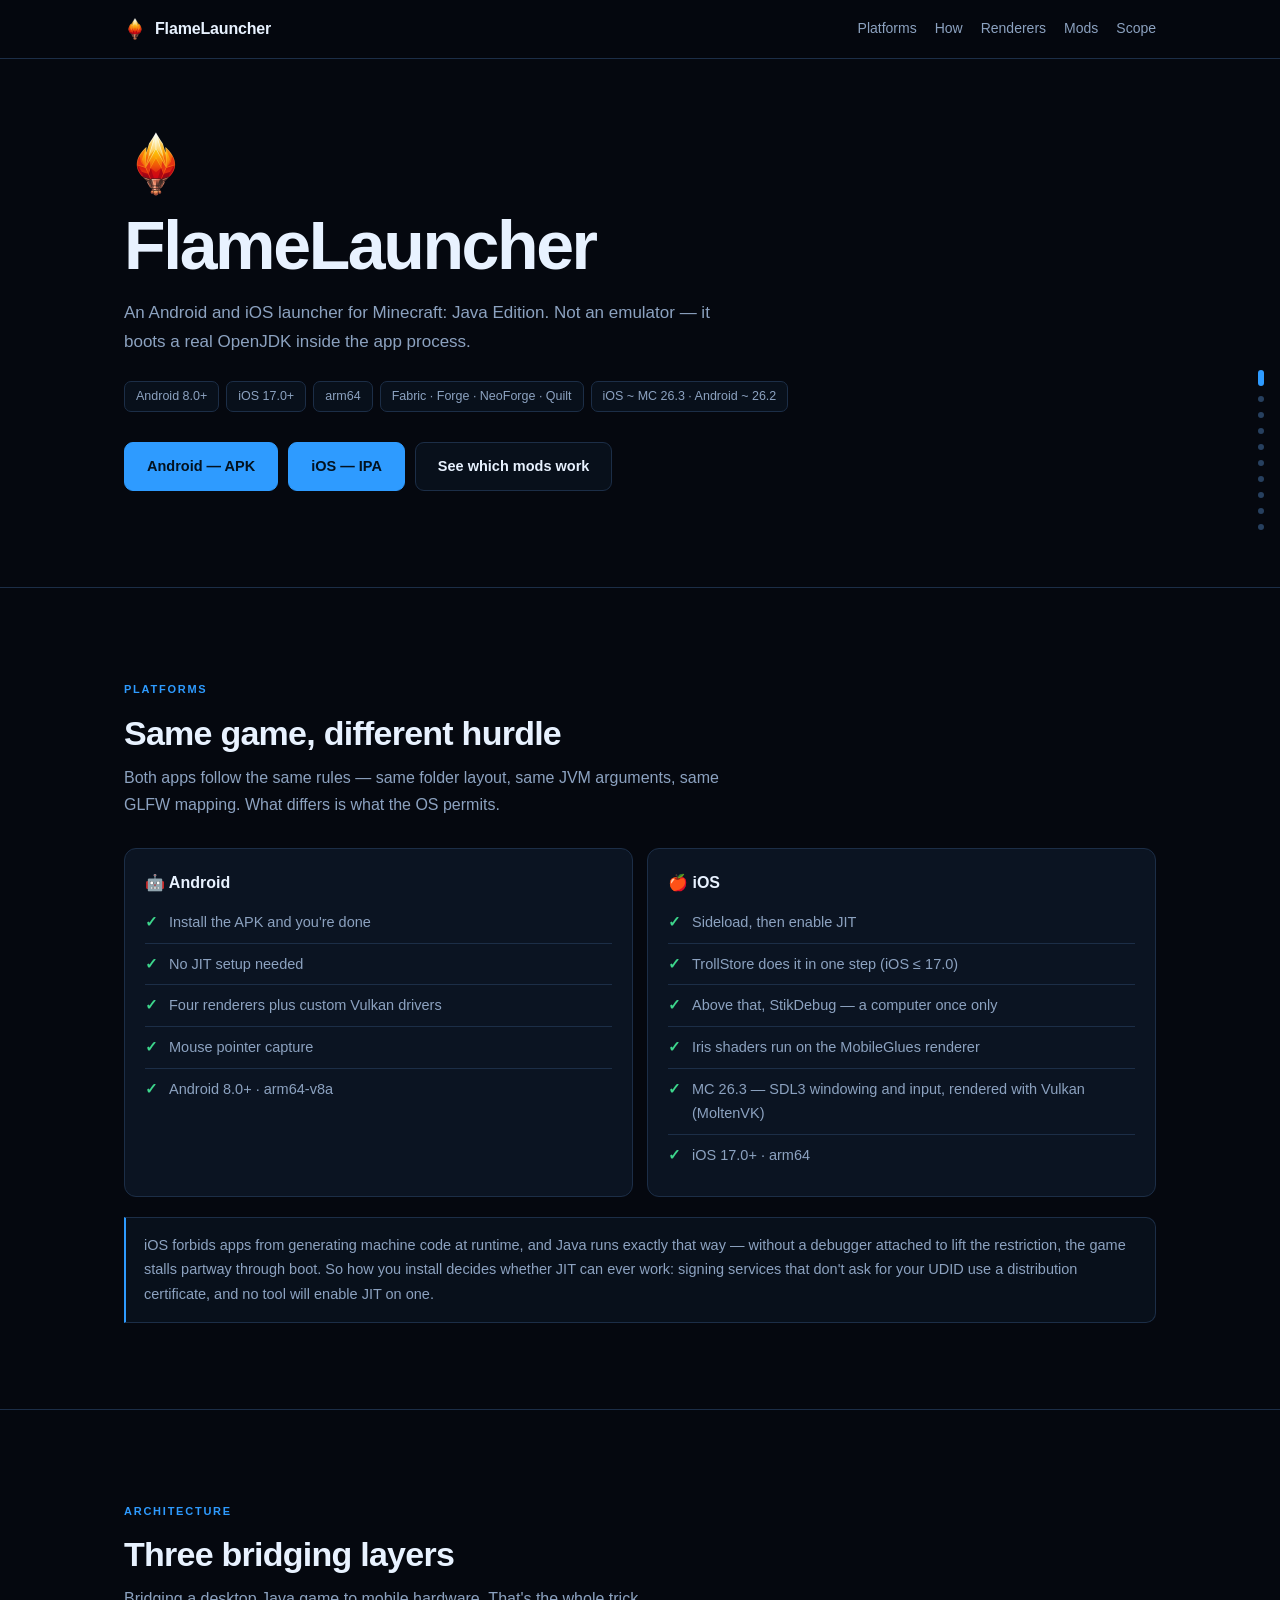
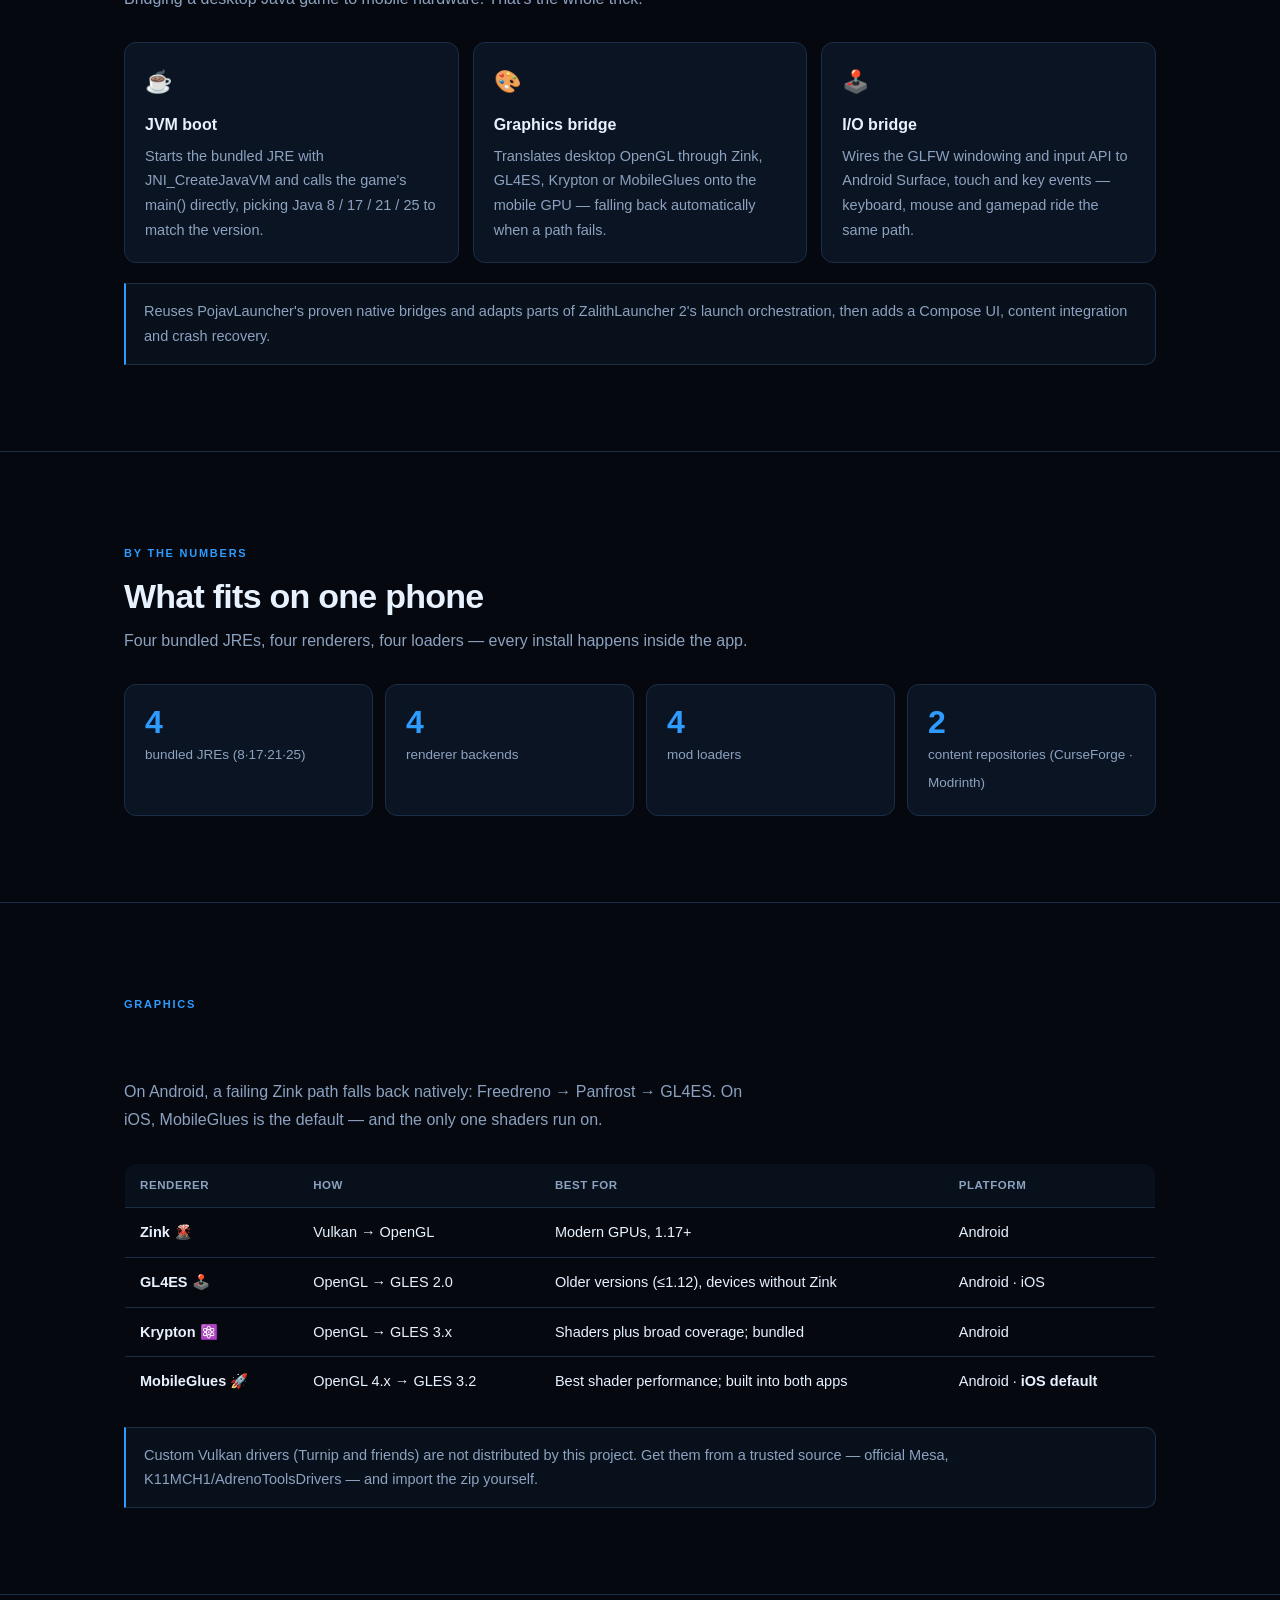
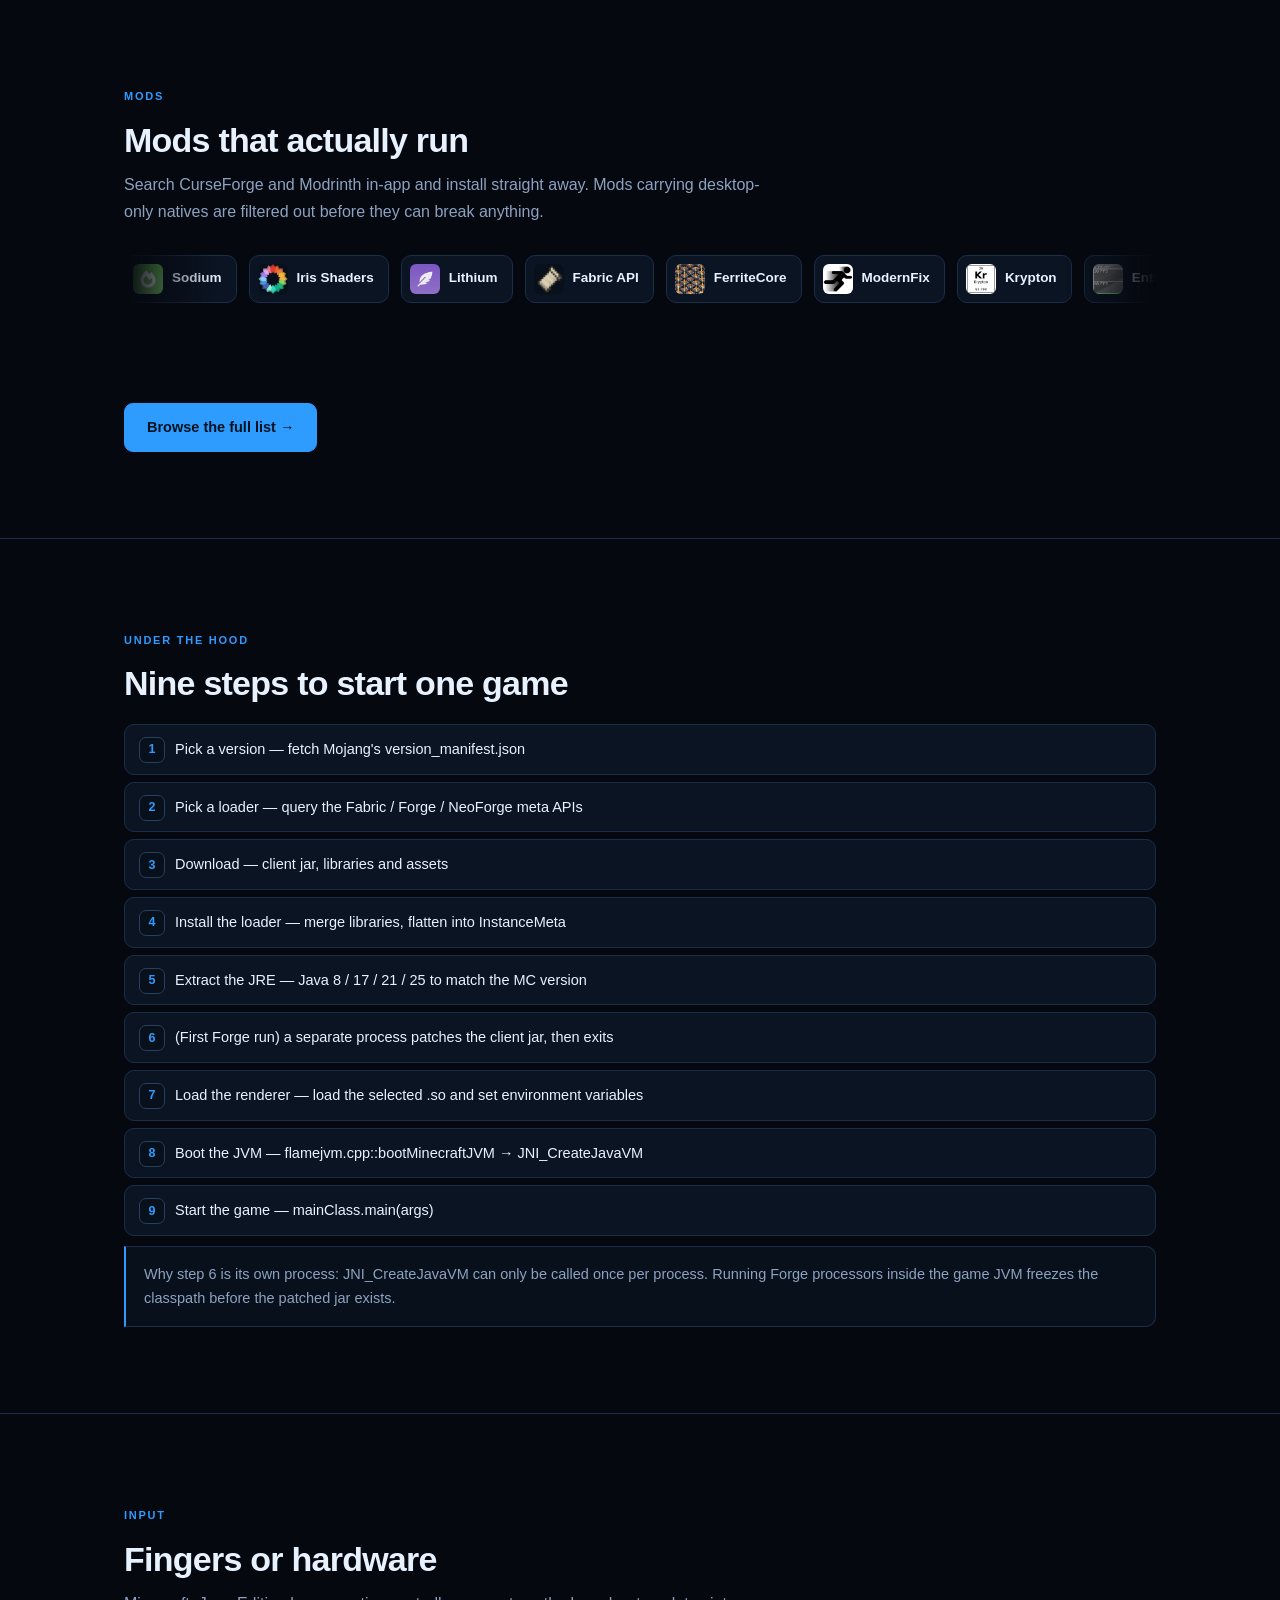
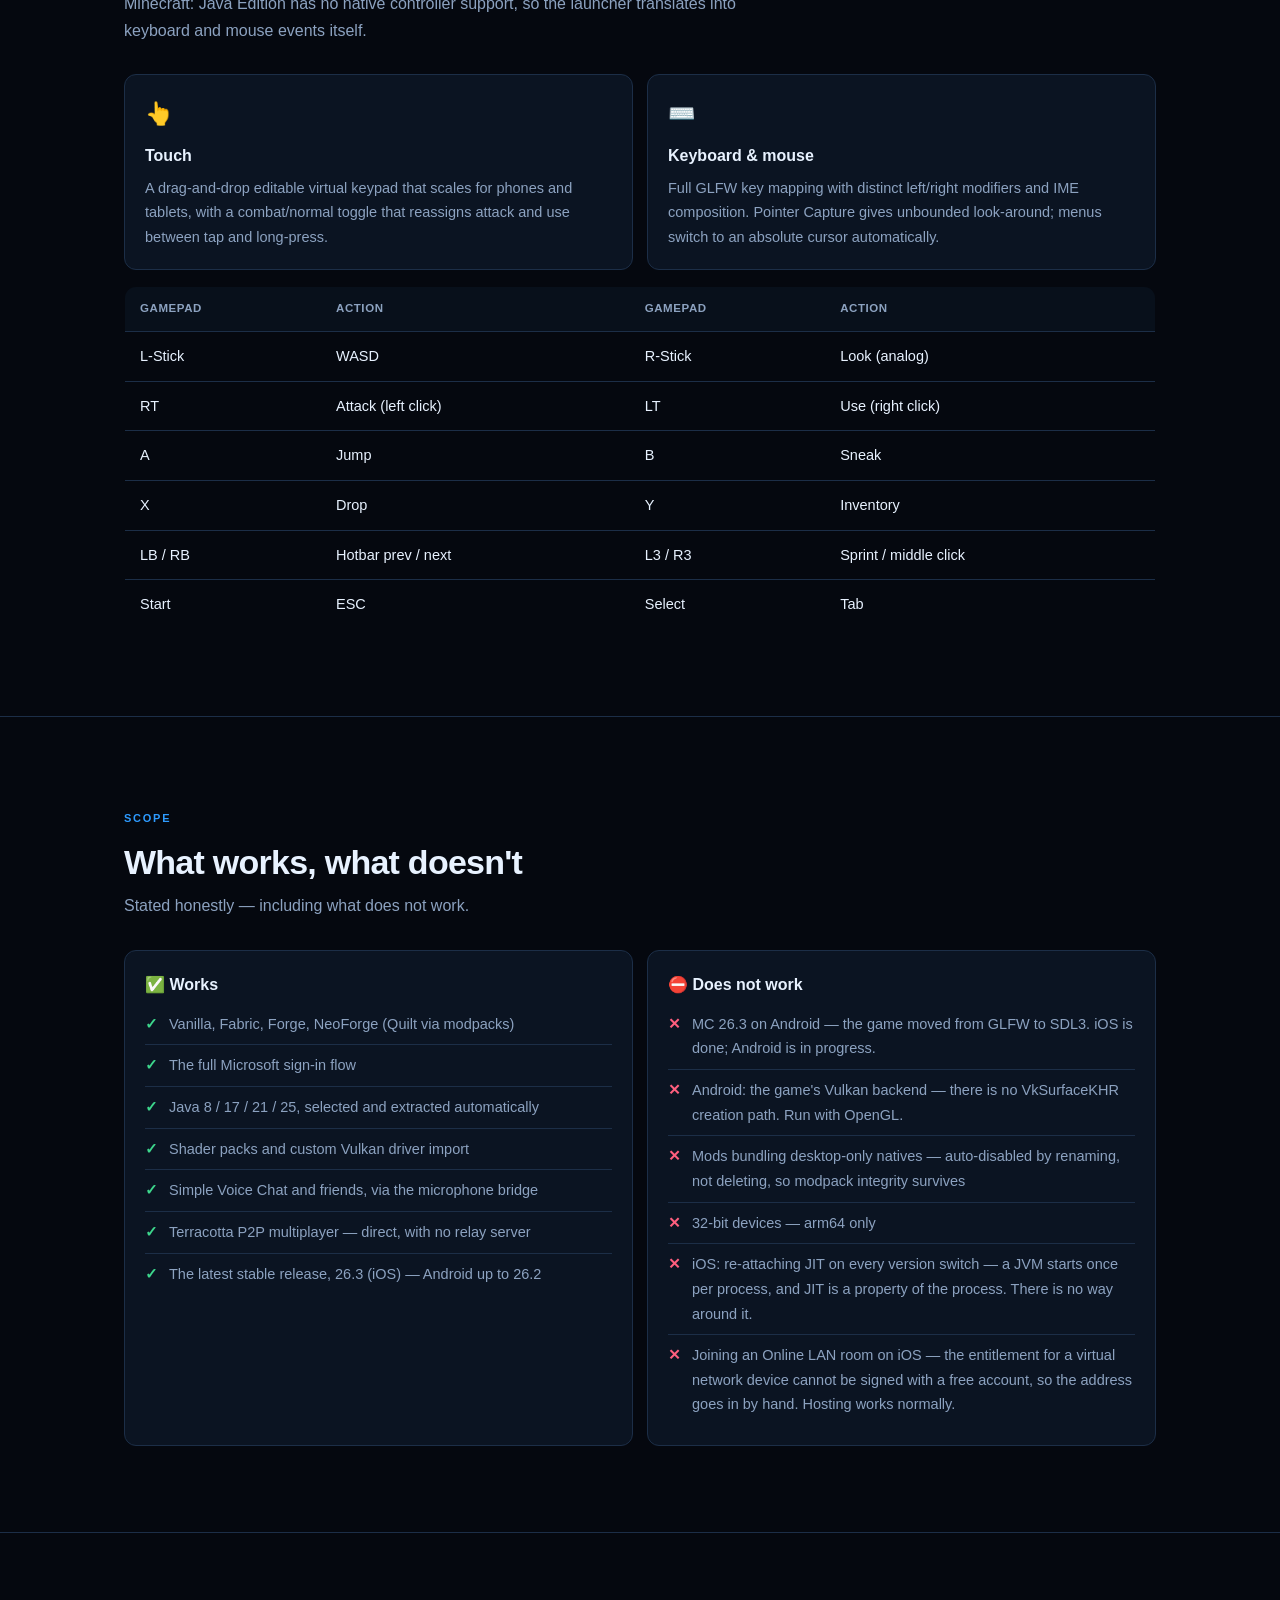
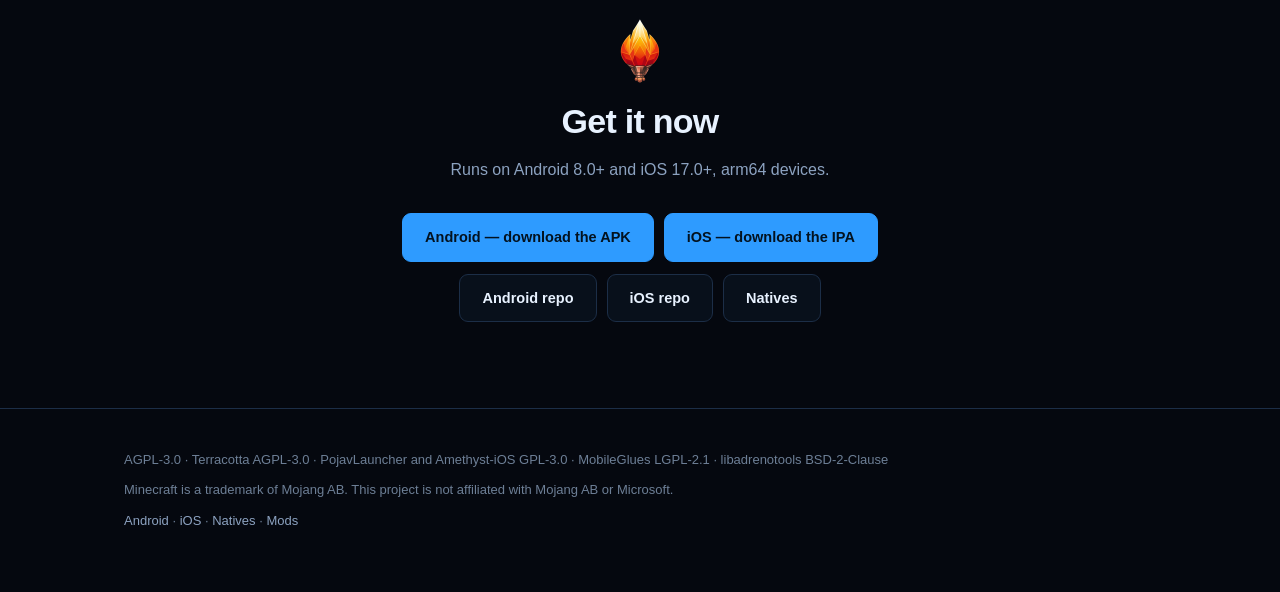
==== commit cb2033cd: "docs: switch the site to English only Drop the Korean and Japanese translations and the language swi" ====
--- a/index.html
+++ b/index.html
@@ -1,10 +1,10 @@
 <!doctype html>
-<html lang="ko">
+<html lang="en">
 <head>
 <meta charset="utf-8">
 <meta name="viewport" content="width=device-width, initial-scale=1">
 <title>FlameLauncher — Minecraft: Java Edition on Android &amp; iOS</title>
-<meta name="description" content="안드로이드와 iOS 에서 마인크래프트 자바 에디션을 실행하는 런처. 에뮬레이터가 아니라 앱 프로세스 안에서 진짜 OpenJDK를 부팅합니다.">
+<meta name="description" content="A launcher that runs Minecraft: Java Edition on Android and iOS. Not an emulator — it boots a real OpenJDK inside the app process.">
 <meta property="og:title" content="FlameLauncher">
 <meta property="og:description" content="Minecraft: Java Edition on Android and iOS — a real OpenJDK booted inside the app process.">
 <meta property="og:type" content="website">
@@ -18,16 +18,11 @@
 <nav><div class="wrap">
   <a class="brand" href="./"><img src="img/logo-32.png" alt="" width="22" height="22">FlameLauncher</a>
   <div class="navlinks">
-    <a href="#plat"    data-ko="플랫폼" data-ja="プラットフォーム" data-en="Platforms"></a>
-    <a href="#how"     data-ko="구조"   data-ja="仕組み" data-en="How"></a>
-    <a href="#render"  data-ko="렌더러" data-ja="レンダラー" data-en="Renderers"></a>
-    <a href="mods.html" data-ko="모드"  data-ja="MOD"   data-en="Mods"></a>
-    <a href="#scope"   data-ko="지원범위" data-ja="対応範囲" data-en="Scope"></a>
-  </div>
-  <div class="langs">
-    <button data-lang="ko" aria-pressed="true">한국어</button>
-    <button data-lang="ja" aria-pressed="false">日本語</button>
-    <button data-lang="en" aria-pressed="false">English</button>
+    <a href="#plat">Platforms</a>
+    <a href="#how">How</a>
+    <a href="#render">Renderers</a>
+    <a href="mods.html">Mods</a>
+    <a href="#scope">Scope</a>
   </div>
 </div></nav>
 
@@ -38,10 +33,7 @@
   <div class="wrap">
     <img class="logo rv" src="img/logo.png" alt="FlameLauncher" width="64" height="64">
     <h1 class="rv">FlameLauncher</h1>
-    <p class="tag rv"
-       data-ko="안드로이드와 iOS 에서 마인크래프트 자바 에디션을 실행하는 런처. 에뮬레이터가 아니라, 앱 프로세스 안에서 진짜 OpenJDK를 부팅합니다."
-       data-ja="Android と iOS で Minecraft: Java Edition を動かすランチャー。エミュレーターではなく、アプリのプロセス内で本物の OpenJDK を起動します。"
-       data-en="An Android and iOS launcher for Minecraft: Java Edition. Not an emulator — it boots a real OpenJDK inside the app process."></p>
+    <p class="tag rv">An Android and iOS launcher for Minecraft: Java Edition. Not an emulator — it boots a real OpenJDK inside the app process.</p>
     <div class="badges rv">
       <span class="badge">Android 8.0+</span>
       <span class="badge">iOS 17.0+</span>
@@ -50,12 +42,9 @@
       <span class="badge">iOS ~ MC 26.3 · Android ~ 26.2</span>
     </div>
     <div class="cta rv">
-      <a class="btn primary" href="https://github.com/FlameLaunchers/FlameLauncher-Android/releases/latest/download/FlameLauncher.apk"
-         data-ko="Android — APK" data-ja="Android — APK" data-en="Android — APK"></a>
-      <a class="btn primary" href="https://github.com/FlameLaunchers/FlameLauncher-iOS/releases/latest/download/FlameLauncher.ipa"
-         data-ko="iOS — IPA" data-ja="iOS — IPA" data-en="iOS — IPA"></a>
-      <a class="btn ghost" href="mods.html"
-         data-ko="설치 가능한 모드 보기" data-ja="導入できる MOD を見る" data-en="See which mods work"></a>
+      <a class="btn primary" href="https://github.com/FlameLaunchers/FlameLauncher-Android/releases/latest/download/FlameLauncher.apk">Android — APK</a>
+      <a class="btn primary" href="https://github.com/FlameLaunchers/FlameLauncher-iOS/releases/latest/download/FlameLauncher.ipa">iOS — IPA</a>
+      <a class="btn ghost" href="mods.html">See which mods work</a>
     </div>
   </div>
 </section>
@@ -63,40 +52,33 @@
 <!-- 2 ─ platforms -->
 <section class="slide" id="plat">
   <div class="wrap">
-    <span class="kicker rv" data-ko="플랫폼" data-ja="プラットフォーム" data-en="Platforms"></span>
-    <h2 class="rv" data-ko="같은 게임, 다른 문턱"
-        data-ja="同じゲーム、違うハードル" data-en="Same game, different hurdle"></h2>
-    <p class="lead rv"
-       data-ko="두 앱은 같은 규칙으로 돕니다 — 같은 폴더 구조, 같은 JVM 인자, 같은 GLFW 매핑. 차이는 OS 가 무엇을 허락하느냐입니다."
-       data-ja="2 つのアプリは同じ規則で動きます — 同じフォルダ構成、同じ JVM 引数、同じ GLFW マッピング。違いは OS が何を許すかです。"
-       data-en="Both apps follow the same rules — same folder layout, same JVM arguments, same GLFW mapping. What differs is what the OS permits."></p>
+    <span class="kicker rv">Platforms</span>
+    <h2 class="rv">Same game, different hurdle</h2>
+    <p class="lead rv">Both apps follow the same rules — same folder layout, same JVM arguments, same GLFW mapping. What differs is what the OS permits.</p>
     <div class="grid g2">
       <div class="card rv">
         <h3>🤖 Android</h3>
         <ul class="list yes">
-          <li data-ko="APK 받아서 설치하면 끝" data-ja="APK を入れるだけ" data-en="Install the APK and you're done"></li>
-          <li data-ko="JIT 설정이 필요 없습니다" data-ja="JIT の設定は不要です" data-en="No JIT setup needed"></li>
-          <li data-ko="렌더러 4종 + 커스텀 Vulkan 드라이버" data-ja="レンダラー 4 種 + カスタム Vulkan ドライバー" data-en="Four renderers plus custom Vulkan drivers"></li>
-          <li data-ko="마우스 Pointer Capture 지원" data-ja="マウスの Pointer Capture 対応" data-en="Mouse pointer capture"></li>
-          <li data-ko="Android 8.0+ · arm64-v8a" data-ja="Android 8.0+ · arm64-v8a" data-en="Android 8.0+ · arm64-v8a"></li>
+          <li>Install the APK and you're done</li>
+          <li>No JIT setup needed</li>
+          <li>Four renderers plus custom Vulkan drivers</li>
+          <li>Mouse pointer capture</li>
+          <li>Android 8.0+ · arm64-v8a</li>
         </ul>
       </div>
       <div class="card rv">
         <h3>🍎 iOS</h3>
         <ul class="list yes">
-          <li data-ko="사이드로드 후 JIT 를 켜야 합니다" data-ja="サイドロード後に JIT を有効化する必要があります" data-en="Sideload, then enable JIT"></li>
-          <li data-ko="TrollStore 면 한 번에 끝 (iOS 17.0 이하)" data-ja="TrollStore なら一発（iOS 17.0 以下）" data-en="TrollStore does it in one step (iOS ≤ 17.0)"></li>
-          <li data-ko="그 위 버전은 StikDebug — 컴퓨터는 최초 1회만" data-ja="それ以降は StikDebug — PC は初回のみ" data-en="Above that, StikDebug — a computer once only"></li>
-          <li data-ko="MobileGlues 렌더러로 Iris 셰이더 동작" data-ja="MobileGlues レンダラーで Iris シェーダーが動作" data-en="Iris shaders run on the MobileGlues renderer"></li>
-          <li data-ko="MC 26.3 — SDL3 창·입력, Vulkan(MoltenVK) 렌더링" data-ja="MC 26.3 — SDL3 のウィンドウ・入力、Vulkan（MoltenVK）で描画" data-en="MC 26.3 — SDL3 windowing and input, rendered with Vulkan (MoltenVK)"></li>
-          <li data-ko="iOS 17.0+ · arm64" data-ja="iOS 17.0+ · arm64" data-en="iOS 17.0+ · arm64"></li>
+          <li>Sideload, then enable JIT</li>
+          <li>TrollStore does it in one step (iOS ≤ 17.0)</li>
+          <li>Above that, StikDebug — a computer once only</li>
+          <li>Iris shaders run on the MobileGlues renderer</li>
+          <li>MC 26.3 — SDL3 windowing and input, rendered with Vulkan (MoltenVK)</li>
+          <li>iOS 17.0+ · arm64</li>
         </ul>
       </div>
     </div>
-    <div class="warn rv"
-      data-ko="iOS 는 앱이 실행 중에 기계어를 만드는 것을 막습니다. 자바가 바로 그 방식으로 도는 언어라, 디버거를 붙여 그 제한을 풀지 않으면 게임이 부팅 도중 멈춥니다. 그래서 설치 방법이 곧 JIT 가능 여부를 결정합니다 — UDID 를 받지 않는 서명 서비스는 배포 인증서를 쓰기 때문에 어떤 도구로도 JIT 가 켜지지 않습니다."
-      data-ja="iOS はアプリが実行中に機械語を生成することを禁じています。Java はまさにその方式で動くため、デバッガを接続して制限を解除しないとゲームは起動途中で止まります。つまりインストール方法が JIT の可否を決めます — UDID を要求しない署名サービスは配布証明書を使うため、どのツールでも JIT は有効になりません。"
-      data-en="iOS forbids apps from generating machine code at runtime, and Java runs exactly that way — without a debugger attached to lift the restriction, the game stalls partway through boot. So how you install decides whether JIT can ever work: signing services that don't ask for your UDID use a distribution certificate, and no tool will enable JIT on one."></div>
+    <div class="warn rv">iOS forbids apps from generating machine code at runtime, and Java runs exactly that way — without a debugger attached to lift the restriction, the game stalls partway through boot. So how you install decides whether JIT can ever work: signing services that don't ask for your UDID use a distribution certificate, and no tool will enable JIT on one.</div>
   </div>
 </section>
 
@@ -104,54 +86,39 @@
 <!-- 2 ─ how -->
 <section class="slide" id="how">
   <div class="wrap">
-    <span class="kicker rv" data-ko="구조" data-ja="仕組み" data-en="Architecture"></span>
-    <h2 class="rv" data-ko="세 개의 중계 계층" data-ja="3 つのブリッジ層" data-en="Three bridging layers"></h2>
-    <p class="lead rv"
-       data-ko="데스크톱용 자바 게임과 모바일 하드웨어 사이를 잇는 것, 그게 전부입니다."
-       data-ja="デスクトップ向け Java ゲームとモバイルハードウェアを繋ぐ。それが全てです。"
-       data-en="Bridging a desktop Java game to mobile hardware. That's the whole trick."></p>
+    <span class="kicker rv">Architecture</span>
+    <h2 class="rv">Three bridging layers</h2>
+    <p class="lead rv">Bridging a desktop Java game to mobile hardware. That's the whole trick.</p>
     <div class="grid">
       <div class="card rv"><span class="num">01</span><span class="ico">☕</span>
-        <h3 data-ko="JVM 부팅" data-ja="JVM 起動" data-en="JVM boot"></h3>
-        <p data-ko="JNI_CreateJavaVM 으로 번들 JRE를 띄우고 게임의 main() 을 그대로 호출합니다. 버전에 맞춰 Java 8 / 17 / 21 / 25 를 자동으로 고릅니다."
-           data-ja="JNI_CreateJavaVM でバンドル JRE を起動し、ゲームの main() をそのまま呼び出します。バージョンに応じて Java 8 / 17 / 21 / 25 を自動選択します。"
-           data-en="Starts the bundled JRE with JNI_CreateJavaVM and calls the game's main() directly, picking Java 8 / 17 / 21 / 25 to match the version."></p></div>
+        <h3>JVM boot</h3>
+        <p>Starts the bundled JRE with JNI_CreateJavaVM and calls the game's main() directly, picking Java 8 / 17 / 21 / 25 to match the version.</p></div>
       <div class="card rv"><span class="num">02</span><span class="ico">🎨</span>
-        <h3 data-ko="그래픽 중계" data-ja="グラフィックス変換" data-en="Graphics bridge"></h3>
-        <p data-ko="데스크톱 OpenGL 호출을 Zink · GL4ES · Krypton · MobileGlues 로 번역해 모바일 GPU에 전달합니다. 실패하면 자동으로 다음 경로로 폴백합니다."
-           data-ja="デスクトップ OpenGL の呼び出しを Zink・GL4ES・Krypton・MobileGlues で翻訳し、モバイル GPU へ渡します。失敗すれば自動で次の経路へフォールバックします。"
-           data-en="Translates desktop OpenGL through Zink, GL4ES, Krypton or MobileGlues onto the mobile GPU — falling back automatically when a path fails."></p></div>
+        <h3>Graphics bridge</h3>
+        <p>Translates desktop OpenGL through Zink, GL4ES, Krypton or MobileGlues onto the mobile GPU — falling back automatically when a path fails.</p></div>
       <div class="card rv"><span class="num">03</span><span class="ico">🕹️</span>
-        <h3 data-ko="입출력 중계" data-ja="入出力変換" data-en="I/O bridge"></h3>
-        <p data-ko="GLFW 윈도잉·입력 API를 안드로이드 Surface, 터치, 키 이벤트에 연결합니다. 키보드·마우스·게임패드도 같은 경로를 씁니다."
-           data-ja="GLFW のウィンドウ・入力 API を Android の Surface・タッチ・キーイベントへ接続します。キーボード・マウス・ゲームパッドも同じ経路です。"
-           data-en="Wires the GLFW windowing and input API to Android Surface, touch and key events — keyboard, mouse and gamepad ride the same path."></p></div>
-    </div>
-    <div class="warn rv"
-      data-ko="PojavLauncher 의 검증된 네이티브 브릿지를 재사용하고, ZalithLauncher 2 의 실행 흐름 처리 일부를 차용했습니다. 그 위에 Compose UI · 콘텐츠 통합 · 크래시 복구를 얹었습니다."
-      data-ja="PojavLauncher の実績あるネイティブブリッジを再利用し、ZalithLauncher 2 の起動処理の一部を取り入れています。その上に Compose UI・コンテンツ連携・クラッシュ復旧を載せました。"
-      data-en="Reuses PojavLauncher's proven native bridges and adapts parts of ZalithLauncher 2's launch orchestration, then adds a Compose UI, content integration and crash recovery."></div>
+        <h3>I/O bridge</h3>
+        <p>Wires the GLFW windowing and input API to Android Surface, touch and key events — keyboard, mouse and gamepad ride the same path.</p></div>
+    </div>
+    <div class="warn rv">Reuses PojavLauncher's proven native bridges and adapts parts of ZalithLauncher 2's launch orchestration, then adds a Compose UI, content integration and crash recovery.</div>
   </div>
 </section>
 
 <!-- 3 ─ stats -->
 <section class="slide" id="stats">
   <div class="wrap">
-    <span class="kicker rv" data-ko="숫자로" data-ja="数字で" data-en="By the numbers"></span>
-    <h2 class="rv" data-ko="폰 하나에 들어간 것들" data-ja="スマホ 1 台に入っているもの" data-en="What fits on one phone"></h2>
-    <p class="lead rv"
-       data-ko="번들 JRE 4개, 렌더러 4종, 로더 4종. 설치는 전부 앱 안에서 끝납니다."
-       data-ja="バンドル JRE 4 種、レンダラー 4 種、ローダー 4 種。導入は全てアプリ内で完結します。"
-       data-en="Four bundled JREs, four renderers, four loaders — every install happens inside the app."></p>
+    <span class="kicker rv">By the numbers</span>
+    <h2 class="rv">What fits on one phone</h2>
+    <p class="lead rv">Four bundled JREs, four renderers, four loaders — every install happens inside the app.</p>
     <div class="stats">
       <div class="stat rv"><b data-count="4">4</b>
-        <span data-ko="번들 JRE (8·17·21·25)" data-ja="バンドル JRE (8・17・21・25)" data-en="bundled JREs (8·17·21·25)"></span></div>
+        <span>bundled JREs (8·17·21·25)</span></div>
       <div class="stat rv"><b data-count="4">4</b>
-        <span data-ko="렌더러 백엔드" data-ja="レンダラーバックエンド" data-en="renderer backends"></span></div>
+        <span>renderer backends</span></div>
       <div class="stat rv"><b data-count="4">4</b>
-        <span data-ko="모드 로더" data-ja="MOD ローダー" data-en="mod loaders"></span></div>
+        <span>mod loaders</span></div>
       <div class="stat rv"><b data-count="2">2</b>
-        <span data-ko="콘텐츠 저장소 (CurseForge · Modrinth)" data-ja="コンテンツリポジトリ (CurseForge・Modrinth)" data-en="content repositories (CurseForge · Modrinth)"></span></div>
+        <span>content repositories (CurseForge · Modrinth)</span></div>
     </div>
   </div>
 </section>
@@ -159,53 +126,43 @@
 <!-- 4 ─ renderers -->
 <section class="slide" id="render">
   <div class="wrap">
-    <span class="kicker rv" data-ko="그래픽" data-ja="グラフィックス" data-en="Graphics"></span>
-    <h2 class="rv" data-ko="렌더러 네 갈래" data-ja="4 つのレンダラー" data-en="Four renderers"></h2>
-    <p class="lead rv"
-       data-ko="안드로이드에서 Zink 가 실패하면 네이티브에서 Freedreno → Panfrost → GL4ES 순으로 자동 폴백합니다. iOS 는 MobileGlues 가 기본이며, 셰이더가 되는 유일한 선택입니다."
-       data-ja="Android では Zink が失敗するとネイティブ側で Freedreno → Panfrost → GL4ES の順に自動フォールバックします。iOS は MobileGlues が既定で、シェーダーが動く唯一の選択肢です。"
-       data-en="On Android, a failing Zink path falls back natively: Freedreno → Panfrost → GL4ES. On iOS, MobileGlues is the default — and the only one shaders run on."></p>
+    <span class="kicker rv">Graphics</span>
+    <h2 class="rv">Four renderers</h2>
+    <p class="lead rv">On Android, a failing Zink path falls back natively: Freedreno → Panfrost → GL4ES. On iOS, MobileGlues is the default — and the only one shaders run on.</p>
     <div class="scroll rv"><table class="tbl">
       <thead><tr>
-        <th data-ko="렌더러" data-ja="レンダラー" data-en="Renderer"></th>
-        <th data-ko="방식" data-ja="方式" data-en="How"></th>
-        <th data-ko="권장 대상" data-ja="推奨環境" data-en="Best for"></th>
-        <th data-ko="플랫폼" data-ja="対応" data-en="Platform"></th>
+        <th>Renderer</th>
+        <th>How</th>
+        <th>Best for</th>
+        <th>Platform</th>
       </tr></thead>
       <tbody>
         <tr><td><b>Zink</b> 🌋</td><td>Vulkan → OpenGL</td>
-          <td data-ko="모던 GPU, 1.17 이상" data-ja="モダン GPU、1.17 以降" data-en="Modern GPUs, 1.17+"></td><td>Android</td></tr>
+          <td>Modern GPUs, 1.17+</td><td>Android</td></tr>
         <tr><td><b>GL4ES</b> 🕹️</td><td>OpenGL → GLES 2.0</td>
-          <td data-ko="구버전(1.12 이하), Zink 미지원 기기" data-ja="旧バージョン（1.12 以下）、Zink 非対応端末" data-en="Older versions (≤1.12), devices without Zink"></td><td>Android · iOS</td></tr>
+          <td>Older versions (≤1.12), devices without Zink</td><td>Android · iOS</td></tr>
         <tr><td><b>Krypton</b> ⚛️</td><td>OpenGL → GLES 3.x</td>
-          <td data-ko="셰이더 + 폭넓은 버전, 내장" data-ja="シェーダー + 幅広いバージョン、内蔵" data-en="Shaders plus broad coverage; bundled"></td><td>Android</td></tr>
+          <td>Shaders plus broad coverage; bundled</td><td>Android</td></tr>
         <tr><td><b>MobileGlues</b> 🚀</td><td>OpenGL 4.x → GLES 3.2</td>
-          <td data-ko="셰이더 성능 최상. 안드로이드는 별도 APK, iOS 는 내장" data-ja="シェーダー性能が最良。Android は別途 APK、iOS は内蔵" data-en="Best shader performance; a separate APK on Android, built in on iOS"></td><td>Android · <b>iOS 기본</b></td></tr>
+          <td>Best shader performance; built into both apps</td><td>Android · <b>iOS default</b></td></tr>
       </tbody>
     </table></div>
-    <div class="warn rv"
-      data-ko="커스텀 Vulkan 드라이버(Turnip 등)는 이 프로젝트가 배포하지 않습니다. Mesa 공식이나 K11MCH1/AdrenoToolsDrivers 같은 신뢰할 수 있는 출처에서 직접 받아 zip 으로 가져와 주세요."
-      data-ja="カスタム Vulkan ドライバー（Turnip など）は本プロジェクトでは配布していません。Mesa 公式や K11MCH1/AdrenoToolsDrivers など信頼できる入手元から自分で取得し、zip で読み込んでください。"
-      data-en="Custom Vulkan drivers (Turnip and friends) are not distributed by this project. Get them from a trusted source — official Mesa, K11MCH1/AdrenoToolsDrivers — and import the zip yourself."></div>
+    <div class="warn rv">Custom Vulkan drivers (Turnip and friends) are not distributed by this project. Get them from a trusted source — official Mesa, K11MCH1/AdrenoToolsDrivers — and import the zip yourself.</div>
   </div>
 </section>
 
 <!-- 5 ─ mods teaser -->
 <section class="slide" id="mods">
   <div class="wrap">
-    <span class="kicker rv" data-ko="모드" data-ja="MOD" data-en="Mods"></span>
-    <h2 class="rv" data-ko="실제로 돌아가는 모드들" data-ja="実際に動く MOD" data-en="Mods that actually run"></h2>
-    <p class="lead rv"
-       data-ko="CurseForge 와 Modrinth 를 앱 안에서 검색해 바로 설치합니다. 데스크톱 전용 네이티브를 물고 있는 모드는 설치 전에 걸러냅니다."
-       data-ja="CurseForge と Modrinth をアプリ内で検索してそのまま導入。デスクトップ専用ネイティブを含む MOD は導入前に弾きます。"
-       data-en="Search CurseForge and Modrinth in-app and install straight away. Mods carrying desktop-only natives are filtered out before they can break anything."></p>
+    <span class="kicker rv">Mods</span>
+    <h2 class="rv">Mods that actually run</h2>
+    <p class="lead rv">Search CurseForge and Modrinth in-app and install straight away. Mods carrying desktop-only natives are filtered out before they can break anything.</p>
 
     <div class="marquee rv"><div class="track" id="mq1"></div></div>
     <div class="marquee rev rv"><div class="track" id="mq2"></div></div>
 
     <div class="cta" style="justify-content:flex-start">
-      <a class="btn primary rv" href="mods.html"
-         data-ko="모드 목록 전체 보기 →" data-ja="MOD 一覧を見る →" data-en="Browse the full list →"></a>
+      <a class="btn primary rv" href="mods.html">Browse the full list →</a>
     </div>
   </div>
 </section>
@@ -213,83 +170,55 @@
 <!-- 6 ─ flow -->
 <section class="slide" id="flow">
   <div class="wrap">
-    <span class="kicker rv" data-ko="내부 동작" data-ja="内部動作" data-en="Under the hood"></span>
-    <h2 class="rv" data-ko="게임 하나 켜는 데 아홉 단계" data-ja="ゲーム 1 つ起動するのに 9 段階" data-en="Nine steps to start one game"></h2>
+    <span class="kicker rv">Under the hood</span>
+    <h2 class="rv">Nine steps to start one game</h2>
     <ol class="flow">
-      <li class="rv left" data-ko="버전 선택 — Mojang version_manifest.json 조회"
-          data-ja="バージョン選択 — Mojang version_manifest.json を取得"
-          data-en="Pick a version — fetch Mojang's version_manifest.json"></li>
-      <li class="rv left" data-ko="로더 선택 — Fabric / Forge / NeoForge 메타 API 조회"
-          data-ja="ローダー選択 — Fabric / Forge / NeoForge のメタ API を取得"
-          data-en="Pick a loader — query the Fabric / Forge / NeoForge meta APIs"></li>
-      <li class="rv left" data-ko="다운로드 — client jar + 라이브러리 + 에셋"
-          data-ja="ダウンロード — client jar + ライブラリ + アセット"
-          data-en="Download — client jar, libraries and assets"></li>
-      <li class="rv left" data-ko="로더 설치 — 라이브러리 병합 후 InstanceMeta 로 평탄화"
-          data-ja="ローダー導入 — ライブラリを統合し InstanceMeta へ平坦化"
-          data-en="Install the loader — merge libraries, flatten into InstanceMeta"></li>
-      <li class="rv left" data-ko="JRE 추출 — MC 버전에 맞는 Java 8 / 17 / 21 / 25"
-          data-ja="JRE 展開 — MC のバージョンに合わせた Java 8 / 17 / 21 / 25"
-          data-en="Extract the JRE — Java 8 / 17 / 21 / 25 to match the MC version"></li>
-      <li class="rv left" data-ko="(Forge 첫 실행) 별도 프로세스에서 client jar 패치 후 종료"
-          data-ja="（Forge 初回）別プロセスで client jar をパッチして終了"
-          data-en="(First Forge run) a separate process patches the client jar, then exits"></li>
-      <li class="rv left" data-ko="렌더러 로드 — 선택된 .so 로드 + 환경변수 구성"
-          data-ja="レンダラー読込 — 選択された .so をロード + 環境変数を構成"
-          data-en="Load the renderer — load the selected .so and set environment variables"></li>
-      <li class="rv left" data-ko="JVM 부팅 — flamejvm.cpp::bootMinecraftJVM → JNI_CreateJavaVM"
-          data-ja="JVM 起動 — flamejvm.cpp::bootMinecraftJVM → JNI_CreateJavaVM"
-          data-en="Boot the JVM — flamejvm.cpp::bootMinecraftJVM → JNI_CreateJavaVM"></li>
-      <li class="rv left" data-ko="게임 시작 — mainClass.main(args)"
-          data-ja="ゲーム開始 — mainClass.main(args)"
-          data-en="Start the game — mainClass.main(args)"></li>
+      <li class="rv left">Pick a version — fetch Mojang's version_manifest.json</li>
+      <li class="rv left">Pick a loader — query the Fabric / Forge / NeoForge meta APIs</li>
+      <li class="rv left">Download — client jar, libraries and assets</li>
+      <li class="rv left">Install the loader — merge libraries, flatten into InstanceMeta</li>
+      <li class="rv left">Extract the JRE — Java 8 / 17 / 21 / 25 to match the MC version</li>
+      <li class="rv left">(First Forge run) a separate process patches the client jar, then exits</li>
+      <li class="rv left">Load the renderer — load the selected .so and set environment variables</li>
+      <li class="rv left">Boot the JVM — flamejvm.cpp::bootMinecraftJVM → JNI_CreateJavaVM</li>
+      <li class="rv left">Start the game — mainClass.main(args)</li>
     </ol>
-    <div class="warn rv"
-      data-ko="6번이 별도 프로세스인 이유: JNI_CreateJavaVM 은 프로세스당 한 번만 가능합니다. 게임 JVM 안에서 Forge 프로세서를 돌리면 패치된 jar 가 완성되기 전에 클래스패스가 굳어버립니다."
-      data-ja="6 が別プロセスな理由: JNI_CreateJavaVM はプロセスにつき 1 回しか呼べません。ゲーム JVM 内で Forge プロセッサーを走らせると、パッチ済み jar が完成する前にクラスパスが確定してしまいます。"
-      data-en="Why step 6 is its own process: JNI_CreateJavaVM can only be called once per process. Running Forge processors inside the game JVM freezes the classpath before the patched jar exists."></div>
+    <div class="warn rv">Why step 6 is its own process: JNI_CreateJavaVM can only be called once per process. Running Forge processors inside the game JVM freezes the classpath before the patched jar exists.</div>
   </div>
 </section>
 
 <!-- 7 ─ input -->
 <section class="slide" id="input">
   <div class="wrap">
-    <span class="kicker rv" data-ko="입력" data-ja="入力" data-en="Input"></span>
-    <h2 class="rv" data-ko="손가락도, 하드웨어도" data-ja="指でも、ハードでも" data-en="Fingers or hardware"></h2>
-    <p class="lead rv"
-       data-ko="마인크래프트 자바판은 컨트롤러를 네이티브 지원하지 않습니다. 그래서 런처가 직접 키보드·마우스 이벤트로 변환합니다."
-       data-ja="Minecraft Java 版はコントローラーをネイティブ対応していません。そこでランチャーが直接キーボード・マウスイベントへ変換します。"
-       data-en="Minecraft: Java Edition has no native controller support, so the launcher translates into keyboard and mouse events itself."></p>
+    <span class="kicker rv">Input</span>
+    <h2 class="rv">Fingers or hardware</h2>
+    <p class="lead rv">Minecraft: Java Edition has no native controller support, so the launcher translates into keyboard and mouse events itself.</p>
     <div class="grid g2">
       <div class="card rv"><span class="ico">👆</span>
-        <h3 data-ko="터치" data-ja="タッチ" data-en="Touch"></h3>
-        <p data-ko="드래그 앤 드롭으로 편집하는 가상 키패드. 폰·태블릿에 맞춰 자동 스케일. 전투/일반 모드 토글로 탭과 롱프레스에 공격·사용을 바꿔 배정합니다."
-           data-ja="ドラッグ&ドロップで編集できる仮想キーパッド。スマホ・タブレットに合わせて自動スケール。戦闘/通常モードの切替でタップと長押しに攻撃・使用を割り当て直します。"
-           data-en="A drag-and-drop editable virtual keypad that scales for phones and tablets, with a combat/normal toggle that reassigns attack and use between tap and long-press."></p></div>
+        <h3>Touch</h3>
+        <p>A drag-and-drop editable virtual keypad that scales for phones and tablets, with a combat/normal toggle that reassigns attack and use between tap and long-press.</p></div>
       <div class="card rv"><span class="ico">⌨️</span>
-        <h3 data-ko="키보드 · 마우스" data-ja="キーボード・マウス" data-en="Keyboard & mouse"></h3>
-        <p data-ko="GLFW 전체 키 매핑, 좌우 수식키 구분, IME 조합 지원. 마우스는 Pointer Capture 로 화면 경계와 무관한 무한 시점 회전, 메뉴에서는 절대좌표 커서로 자동 전환."
-           data-ja="GLFW の全キーマッピング、左右修飾キーの区別、IME 入力に対応。マウスは Pointer Capture により画面端に制限されない無限の視点回転、メニューでは絶対座標カーソルへ自動切替。"
-           data-en="Full GLFW key mapping with distinct left/right modifiers and IME composition. Pointer Capture gives unbounded look-around; menus switch to an absolute cursor automatically."></p></div>
+        <h3>Keyboard &amp; mouse</h3>
+        <p>Full GLFW key mapping with distinct left/right modifiers and IME composition. Pointer Capture gives unbounded look-around; menus switch to an absolute cursor automatically.</p></div>
     </div>
     <div class="scroll rv" style="margin-top:16px"><table class="tbl">
       <thead><tr>
-        <th data-ko="게임패드" data-ja="ゲームパッド" data-en="Gamepad"></th>
-        <th data-ko="동작" data-ja="動作" data-en="Action"></th>
-        <th data-ko="게임패드" data-ja="ゲームパッド" data-en="Gamepad"></th>
-        <th data-ko="동작" data-ja="動作" data-en="Action"></th>
+        <th>Gamepad</th>
+        <th>Action</th>
+        <th>Gamepad</th>
+        <th>Action</th>
       </tr></thead>
       <tbody>
         <tr><td>L-Stick</td><td>WASD</td><td>R-Stick</td>
-          <td data-ko="시점 (아날로그)" data-ja="視点（アナログ）" data-en="Look (analog)"></td></tr>
-        <tr><td>RT</td><td data-ko="공격 (좌클릭)" data-ja="攻撃（左クリック）" data-en="Attack (left click)"></td>
-            <td>LT</td><td data-ko="사용 (우클릭)" data-ja="使用（右クリック）" data-en="Use (right click)"></td></tr>
-        <tr><td>A</td><td data-ko="점프" data-ja="ジャンプ" data-en="Jump"></td>
-            <td>B</td><td data-ko="웅크리기" data-ja="スニーク" data-en="Sneak"></td></tr>
-        <tr><td>X</td><td data-ko="버리기" data-ja="アイテムを捨てる" data-en="Drop"></td>
-            <td>Y</td><td data-ko="인벤토리" data-ja="インベントリ" data-en="Inventory"></td></tr>
-        <tr><td>LB / RB</td><td data-ko="핫바 이전 / 다음" data-ja="ホットバー 前 / 次" data-en="Hotbar prev / next"></td>
-            <td>L3 / R3</td><td data-ko="달리기 / 휠클릭" data-ja="ダッシュ / ホイールクリック" data-en="Sprint / middle click"></td></tr>
+          <td>Look (analog)</td></tr>
+        <tr><td>RT</td><td>Attack (left click)</td>
+            <td>LT</td><td>Use (right click)</td></tr>
+        <tr><td>A</td><td>Jump</td>
+            <td>B</td><td>Sneak</td></tr>
+        <tr><td>X</td><td>Drop</td>
+            <td>Y</td><td>Inventory</td></tr>
+        <tr><td>LB / RB</td><td>Hotbar prev / next</td>
+            <td>L3 / R3</td><td>Sprint / middle click</td></tr>
         <tr><td>Start</td><td>ESC</td><td>Select</td><td>Tab</td></tr>
       </tbody>
     </table></div>
@@ -299,60 +228,31 @@
 <!-- 8 ─ scope -->
 <section class="slide" id="scope">
   <div class="wrap">
-    <span class="kicker rv" data-ko="지원 범위" data-ja="対応範囲" data-en="Scope"></span>
-    <h2 class="rv" data-ko="되는 것과 안 되는 것" data-ja="できることと、できないこと" data-en="What works, what doesn't"></h2>
-    <p class="lead rv"
-       data-ko="정직하게 적어둡니다. 안 되는 것도 그대로."
-       data-ja="正直に書いておきます。できないことも、そのまま。"
-       data-en="Stated honestly — including what does not work."></p>
+    <span class="kicker rv">Scope</span>
+    <h2 class="rv">What works, what doesn't</h2>
+    <p class="lead rv">Stated honestly — including what does not work.</p>
     <div class="grid g2">
       <div class="card rv">
-        <h3 data-ko="✅ 됩니다" data-ja="✅ できること" data-en="✅ Works"></h3>
+        <h3>✅ Works</h3>
         <ul class="list yes">
-          <li data-ko="Vanilla · Fabric · Forge · NeoForge (모드팩 경로로 Quilt)"
-              data-ja="Vanilla・Fabric・Forge・NeoForge（モドパック経由で Quilt）"
-              data-en="Vanilla, Fabric, Forge, NeoForge (Quilt via modpacks)"></li>
-          <li data-ko="Microsoft 로그인 전체 흐름"
-              data-ja="Microsoft ログインの全フロー"
-              data-en="The full Microsoft sign-in flow"></li>
-          <li data-ko="Java 8 / 17 / 21 / 25 자동 선택 및 추출"
-              data-ja="Java 8 / 17 / 21 / 25 の自動選択と展開"
-              data-en="Java 8 / 17 / 21 / 25, selected and extracted automatically"></li>
-          <li data-ko="셰이더팩 · 커스텀 Vulkan 드라이버 임포트"
-              data-ja="シェーダーパック・カスタム Vulkan ドライバーの読込"
-              data-en="Shader packs and custom Vulkan driver import"></li>
-          <li data-ko="Simple Voice Chat 계열 음성채팅 (마이크 브릿지)"
-              data-ja="Simple Voice Chat 系のボイスチャット（マイクブリッジ）"
-              data-en="Simple Voice Chat and friends, via the microphone bridge"></li>
-          <li data-ko="Terracotta P2P 멀티플레이 — 중계 서버 없이 직접 연결"
-              data-ja="Terracotta P2P マルチプレイ — 中継サーバーなしで直接接続"
-              data-en="Terracotta P2P multiplayer — direct, with no relay server"></li>
-          <li data-ko="최신 정식 릴리스 26.3 (iOS) · 안드로이드는 26.2 까지"
-              data-ja="最新の正式リリース 26.3（iOS）・Android は 26.2 まで"
-              data-en="The latest stable release, 26.3 (iOS) — Android up to 26.2"></li>
+          <li>Vanilla, Fabric, Forge, NeoForge (Quilt via modpacks)</li>
+          <li>The full Microsoft sign-in flow</li>
+          <li>Java 8 / 17 / 21 / 25, selected and extracted automatically</li>
+          <li>Shader packs and custom Vulkan driver import</li>
+          <li>Simple Voice Chat and friends, via the microphone bridge</li>
+          <li>Terracotta P2P multiplayer — direct, with no relay server</li>
+          <li>The latest stable release, 26.3 (iOS) — Android up to 26.2</li>
         </ul>
       </div>
       <div class="card rv">
-        <h3 data-ko="⛔ 안 됩니다" data-ja="⛔ できないこと" data-en="⛔ Does not work"></h3>
+        <h3>⛔ Does not work</h3>
         <ul class="list no">
-          <li data-ko="안드로이드의 MC 26.3 — 게임이 GLFW 에서 SDL3 로 갈아탔습니다. iOS 는 붙였고, 안드로이드는 작업 중입니다."
-              data-ja="Android での MC 26.3 — ゲームが GLFW から SDL3 へ移行しました。iOS は対応済み、Android は作業中です。"
-              data-en="MC 26.3 on Android — the game moved from GLFW to SDL3. iOS is done; Android is in progress."></li>
-          <li data-ko="안드로이드: 게임의 Vulkan 백엔드 — VkSurfaceKHR 생성 경로가 없습니다. OpenGL 백엔드로 실행하세요."
-              data-ja="Android: ゲームの Vulkan バックエンド — VkSurfaceKHR の生成経路がありません。OpenGL バックエンドで起動してください。"
-              data-en="Android: the game's Vulkan backend — there is no VkSurfaceKHR creation path. Run with OpenGL."></li>
-          <li data-ko="데스크톱 전용 네이티브를 번들하는 모드 — 자동 비활성화 (삭제 대신 이름만 바꿔 모드팩 무결성 보존)"
-              data-ja="デスクトップ専用ネイティブを含む MOD — 自動で無効化（削除ではなくリネームでモドパックの整合性を保持）"
-              data-en="Mods bundling desktop-only natives — auto-disabled by renaming, not deleting, so modpack integrity survives"></li>
-          <li data-ko="32비트 기기 — arm64 전용입니다"
-              data-ja="32bit 端末 — arm64 専用です"
-              data-en="32-bit devices — arm64 only"></li>
-          <li data-ko="iOS: 버전을 바꿀 때마다 JIT 재연결 — JVM 은 프로세스당 한 번만 뜨고, JIT 는 프로세스 속성입니다. 우회 방법이 없습니다."
-              data-ja="iOS: バージョンを変えるたびに JIT の再接続 — JVM はプロセスにつき 1 回、JIT はプロセスの属性です。回避方法はありません。"
-              data-en="iOS: re-attaching JIT on every version switch — a JVM starts once per process, and JIT is a property of the process. There is no way around it."></li>
-          <li data-ko="iOS 온라인 LAN 참가 — 가상 네트워크 장치(TUN)를 만들 권한이 무료 계정으로 서명되지 않습니다. 주소를 직접 입력해야 합니다. 방 열기는 정상 동작합니다."
-              data-ja="iOS のオンライン LAN 参加 — 仮想ネットワークデバイス（TUN）の権限が無料アカウントでは署名できません。アドレスの手入力が必要です。ホスト側は正常に動作します。"
-              data-en="Joining an Online LAN room on iOS — the entitlement for a virtual network device cannot be signed with a free account, so the address goes in by hand. Hosting works normally."></li>
+          <li>MC 26.3 on Android — the game moved from GLFW to SDL3. iOS is done; Android is in progress.</li>
+          <li>Android: the game's Vulkan backend — there is no VkSurfaceKHR creation path. Run with OpenGL.</li>
+          <li>Mods bundling desktop-only natives — auto-disabled by renaming, not deleting, so modpack integrity survives</li>
+          <li>32-bit devices — arm64 only</li>
+          <li>iOS: re-attaching JIT on every version switch — a JVM starts once per process, and JIT is a property of the process. There is no way around it.</li>
+          <li>Joining an Online LAN room on iOS — the entitlement for a virtual network device cannot be signed with a free account, so the address goes in by hand. Hosting works normally.</li>
         </ul>
       </div>
     </div>
@@ -363,36 +263,23 @@
 <section class="slide" id="get" style="text-align:center">
   <div class="wrap">
     <img class="logo rv" src="img/logo.png" alt="FlameLauncher" width="64" height="64">
-    <h2 class="rv" style="margin-top:18px"
-        data-ko="지금 받아보세요" data-ja="今すぐ試す" data-en="Get it now"></h2>
-    <p class="lead rv" style="margin:14px auto 30px"
-       data-ko="Android 8.0 이상 · iOS 17.0 이상 · arm64 기기에서 동작합니다."
-       data-ja="Android 8.0 以上・iOS 17.0 以上・arm64 端末で動作します。"
-       data-en="Runs on Android 8.0+ and iOS 17.0+, arm64 devices."></p>
+    <h2 class="rv" style="margin-top:18px">Get it now</h2>
+    <p class="lead rv" style="margin:14px auto 30px">Runs on Android 8.0+ and iOS 17.0+, arm64 devices.</p>
     <div class="cta rv">
-      <a class="btn primary" href="https://github.com/FlameLaunchers/FlameLauncher-Android/releases/latest/download/FlameLauncher.apk"
-         data-ko="Android — APK 다운로드" data-ja="Android — APK をダウンロード" data-en="Android — download the APK"></a>
-      <a class="btn primary" href="https://github.com/FlameLaunchers/FlameLauncher-iOS/releases/latest/download/FlameLauncher.ipa"
-         data-ko="iOS — IPA 다운로드" data-ja="iOS — IPA をダウンロード" data-en="iOS — download the IPA"></a>
+      <a class="btn primary" href="https://github.com/FlameLaunchers/FlameLauncher-Android/releases/latest/download/FlameLauncher.apk">Android — download the APK</a>
+      <a class="btn primary" href="https://github.com/FlameLaunchers/FlameLauncher-iOS/releases/latest/download/FlameLauncher.ipa">iOS — download the IPA</a>
     </div>
     <div class="cta rv" style="margin-top:12px">
-      <a class="btn ghost" href="https://github.com/FlameLaunchers/FlameLauncher-Android"
-         data-ko="Android 저장소" data-ja="Android リポジトリ" data-en="Android repo"></a>
-      <a class="btn ghost" href="https://github.com/FlameLaunchers/FlameLauncher-iOS"
-         data-ko="iOS 저장소" data-ja="iOS リポジトリ" data-en="iOS repo"></a>
-      <a class="btn ghost" href="https://github.com/FlameLaunchers/FlameLauncher-Natives"
-         data-ko="네이티브 빌드" data-ja="ネイティブビルド" data-en="Natives"></a>
+      <a class="btn ghost" href="https://github.com/FlameLaunchers/FlameLauncher-Android">Android repo</a>
+      <a class="btn ghost" href="https://github.com/FlameLaunchers/FlameLauncher-iOS">iOS repo</a>
+      <a class="btn ghost" href="https://github.com/FlameLaunchers/FlameLauncher-Natives">Natives</a>
     </div>
   </div>
 </section>
 
 <footer><div class="wrap">
-  <div data-ko="AGPL-3.0 · Terracotta AGPL-3.0 · PojavLauncher · Amethyst-iOS GPL-3.0 · MobileGlues LGPL-2.1 · libadrenotools BSD-2-Clause"
-       data-ja="AGPL-3.0 · Terracotta AGPL-3.0 · PojavLauncher · Amethyst-iOS GPL-3.0 · MobileGlues LGPL-2.1 · libadrenotools BSD-2-Clause"
-       data-en="AGPL-3.0 · Terracotta AGPL-3.0 · PojavLauncher and Amethyst-iOS GPL-3.0 · MobileGlues LGPL-2.1 · libadrenotools BSD-2-Clause"></div>
-  <div data-ko="Minecraft 는 Mojang AB 의 상표입니다. 이 프로젝트는 Mojang AB · Microsoft 와 아무 관련이 없습니다."
-       data-ja="Minecraft は Mojang AB の商標です。本プロジェクトは Mojang AB・Microsoft とは一切関係ありません。"
-       data-en="Minecraft is a trademark of Mojang AB. This project is not affiliated with Mojang AB or Microsoft."></div>
+  <div>AGPL-3.0 · Terracotta AGPL-3.0 · PojavLauncher and Amethyst-iOS GPL-3.0 · MobileGlues LGPL-2.1 · libadrenotools BSD-2-Clause</div>
+  <div>Minecraft is a trademark of Mojang AB. This project is not affiliated with Mojang AB or Microsoft.</div>
   <div><a href="https://github.com/FlameLaunchers/FlameLauncher-Android">Android</a> · <a href="https://github.com/FlameLaunchers/FlameLauncher-iOS">iOS</a> · <a href="https://github.com/FlameLaunchers/FlameLauncher-Natives">Natives</a> · <a href="mods.html">Mods</a></div>
 </div></footer>
 
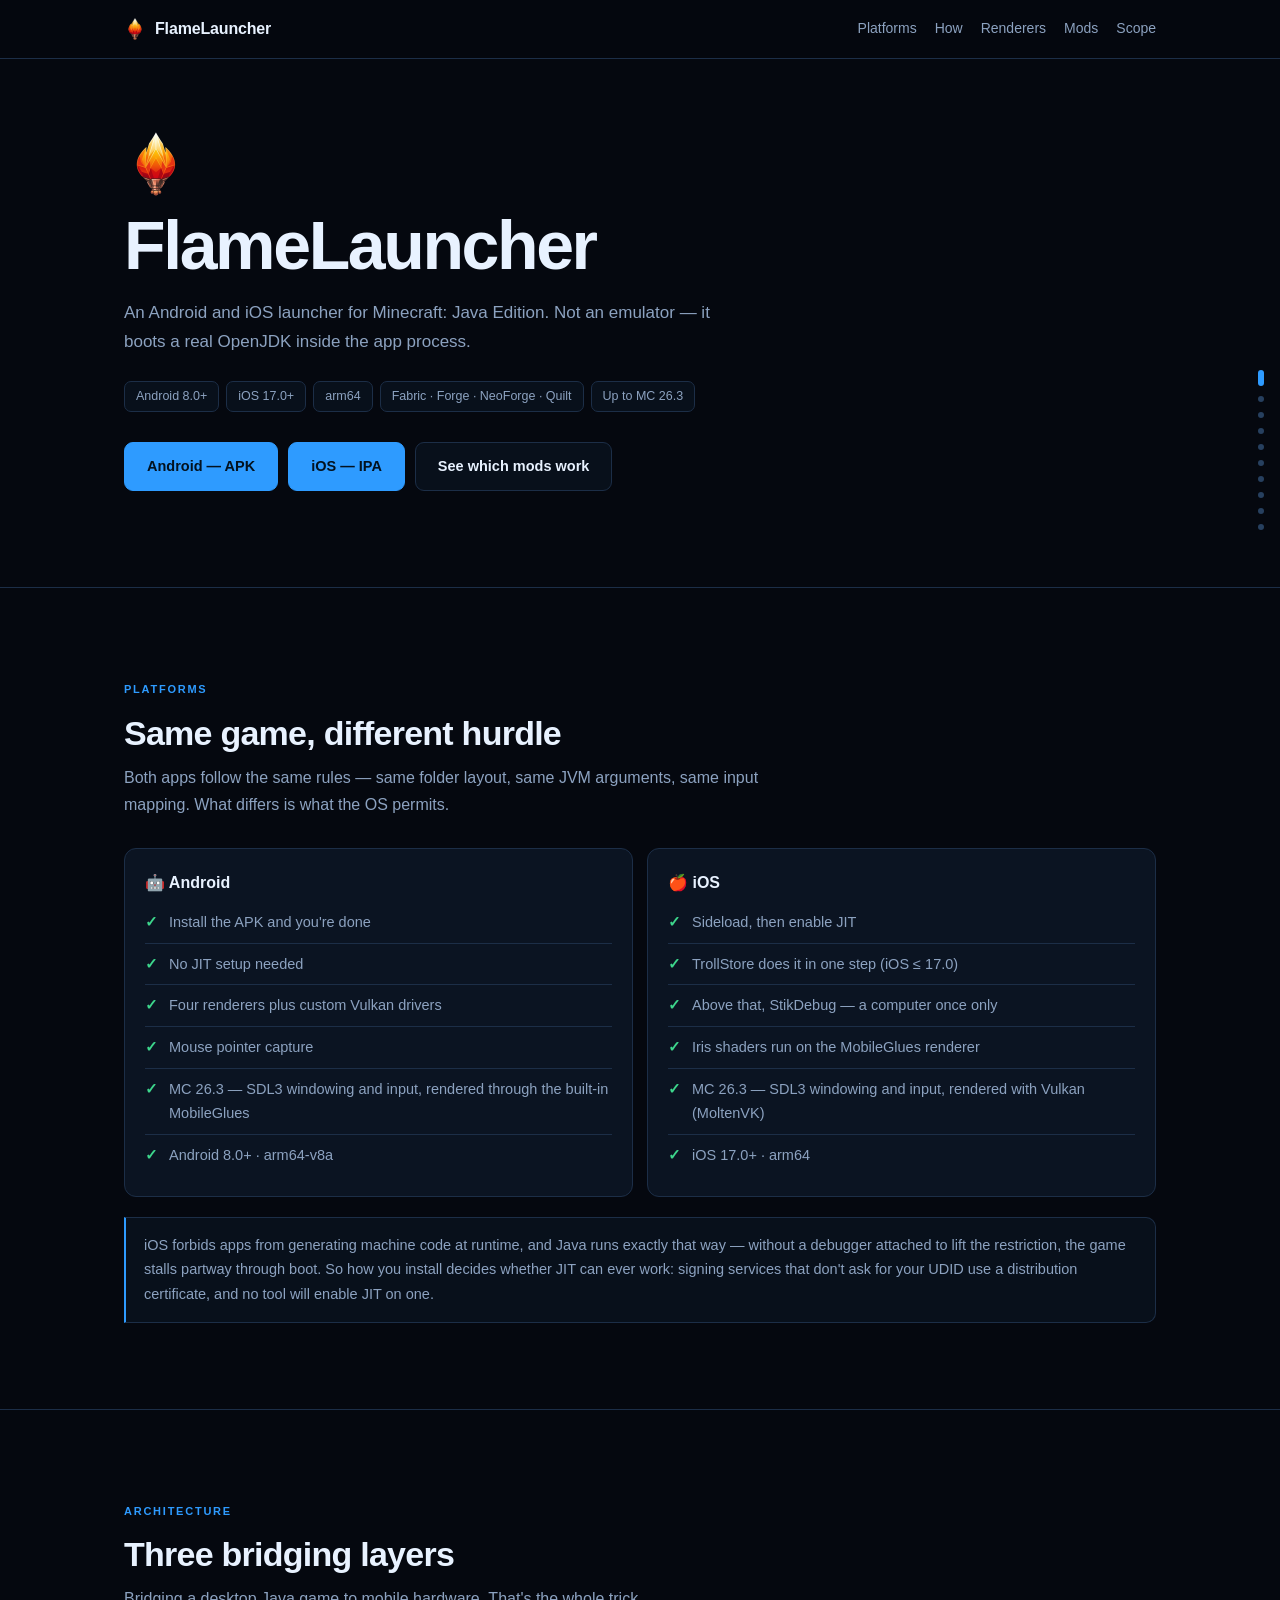
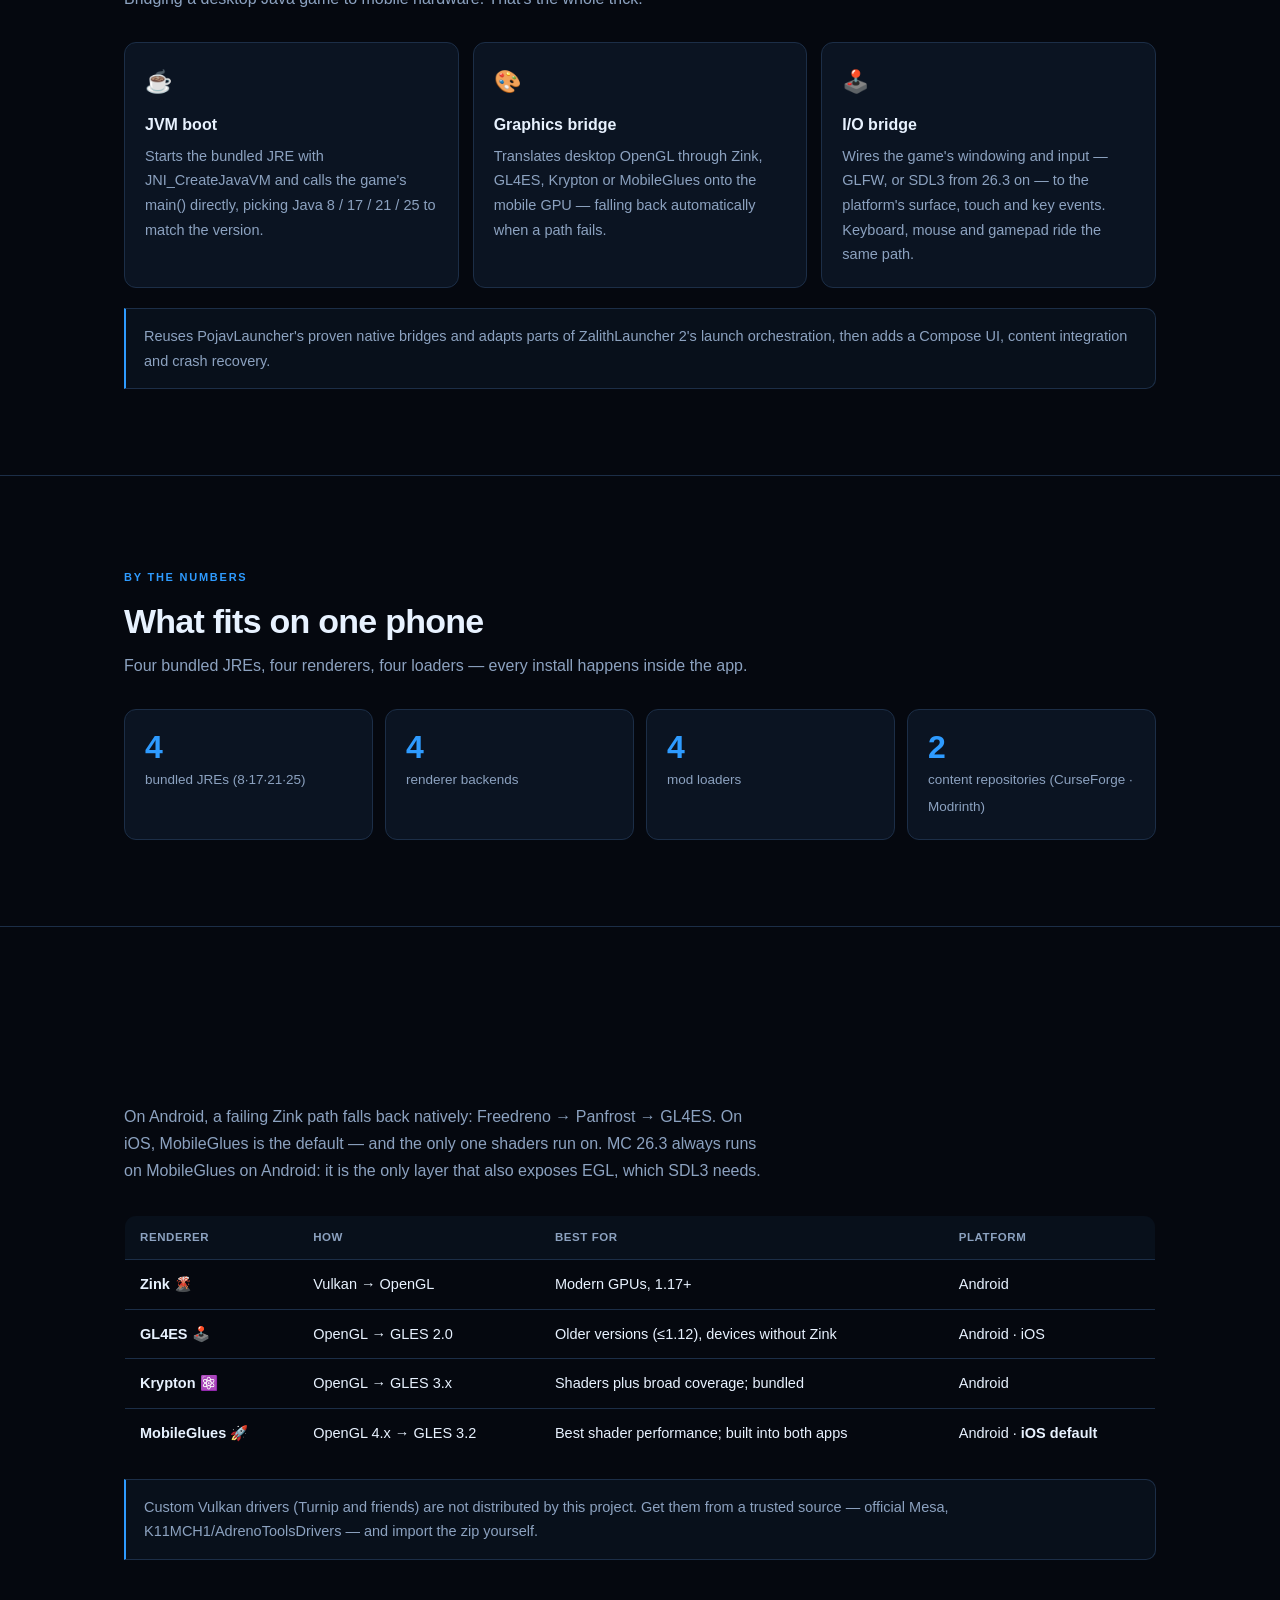
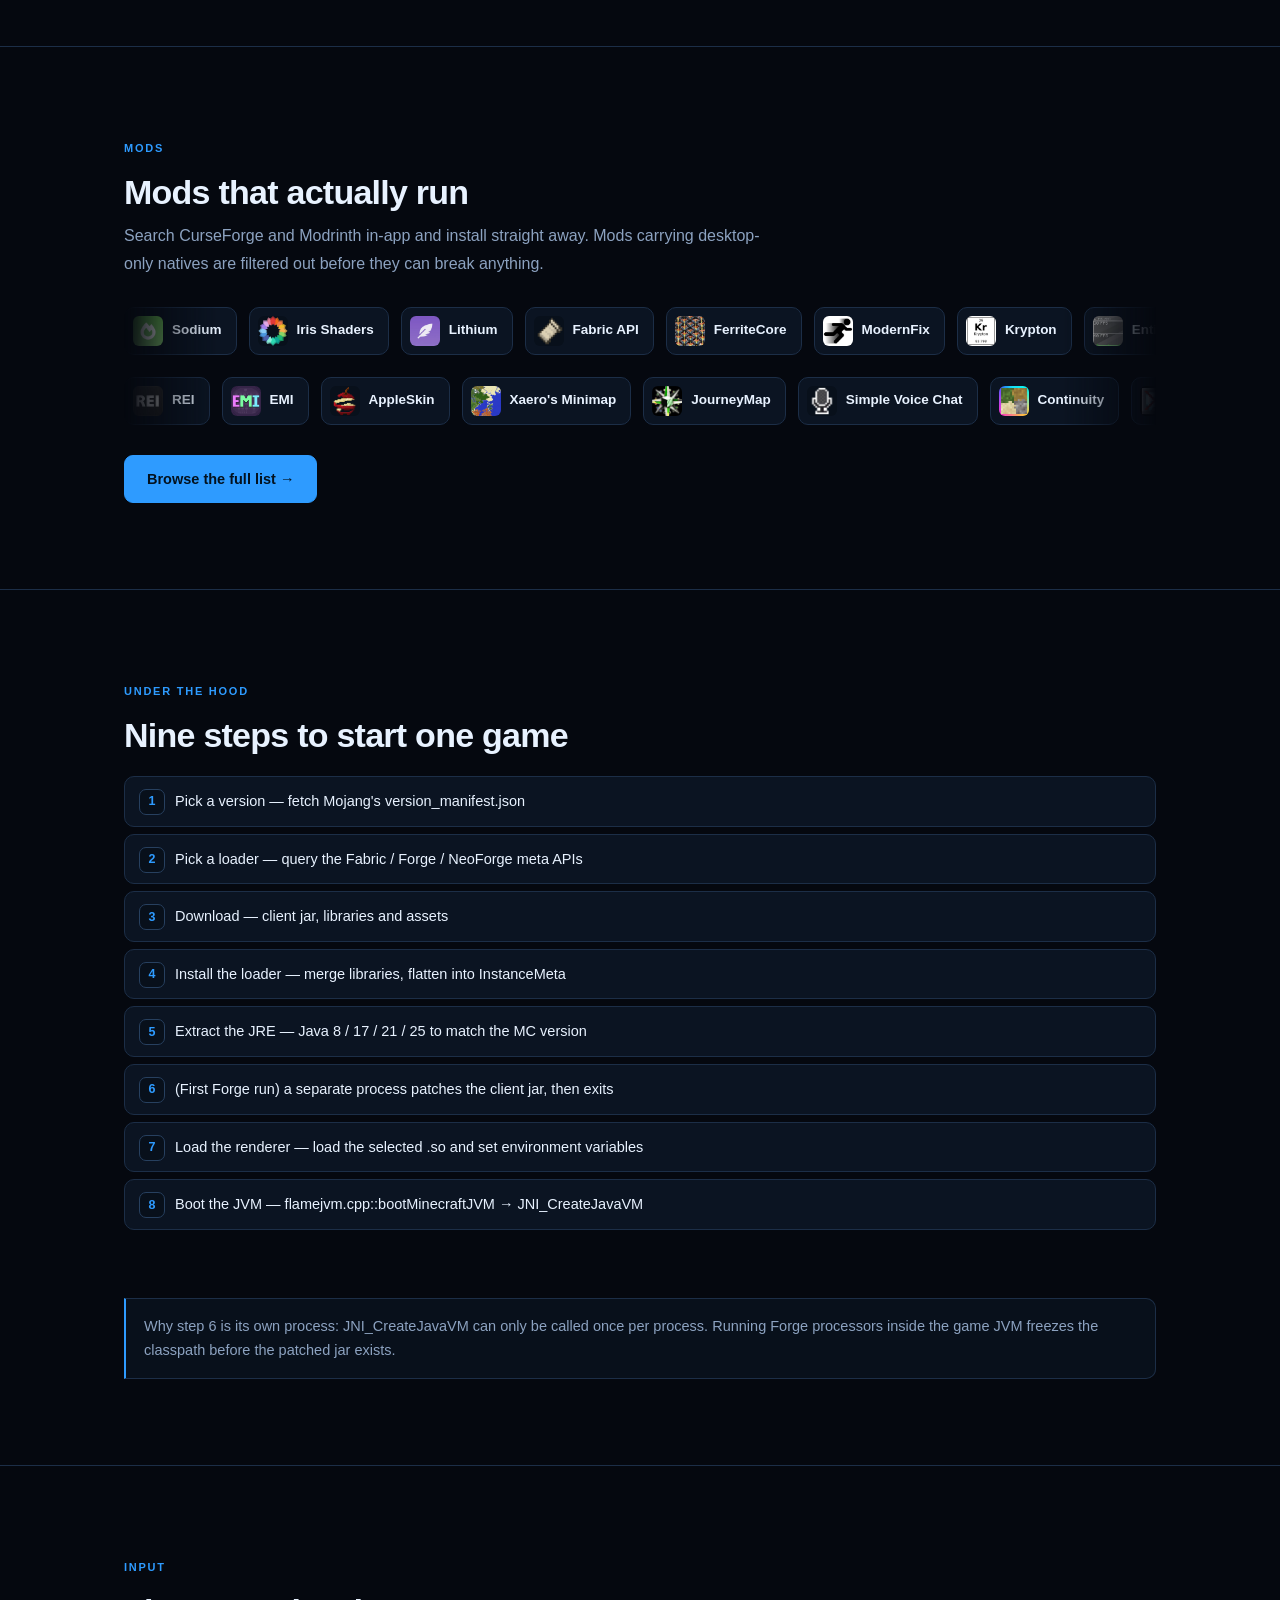
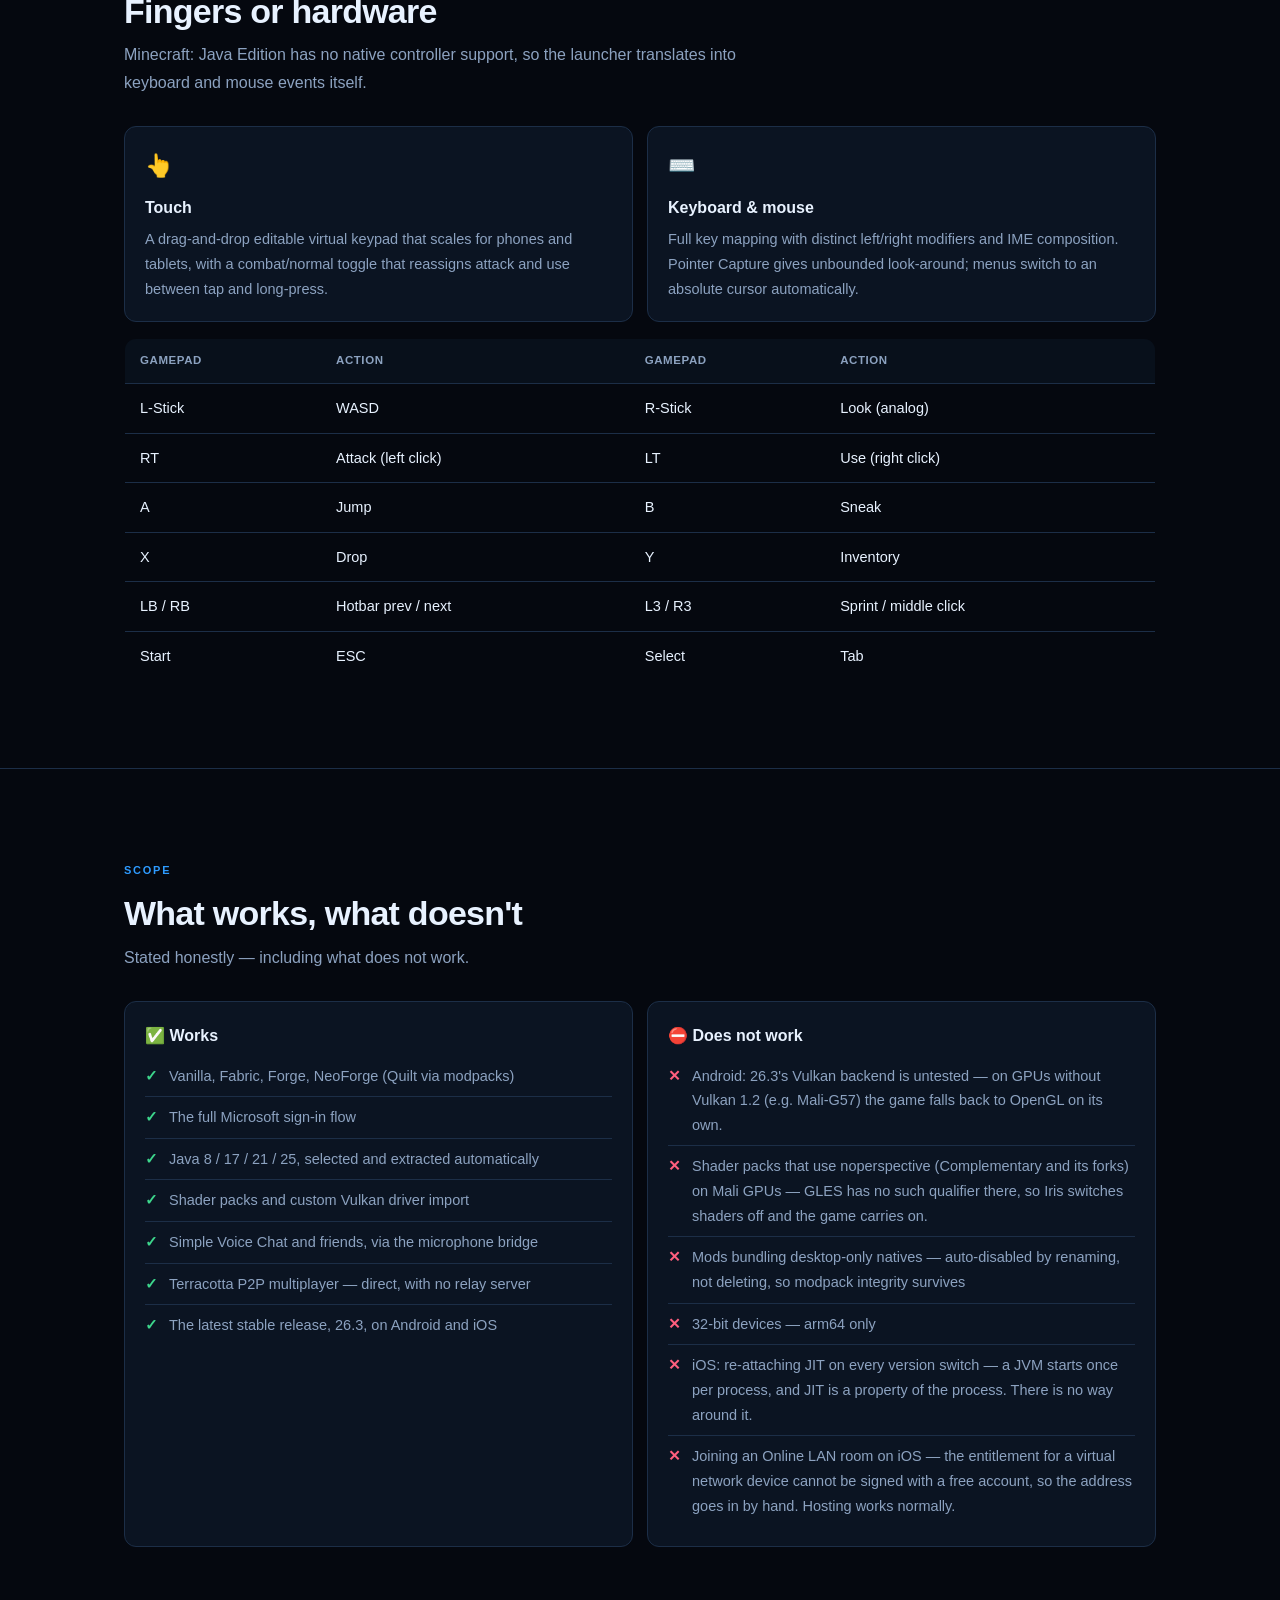
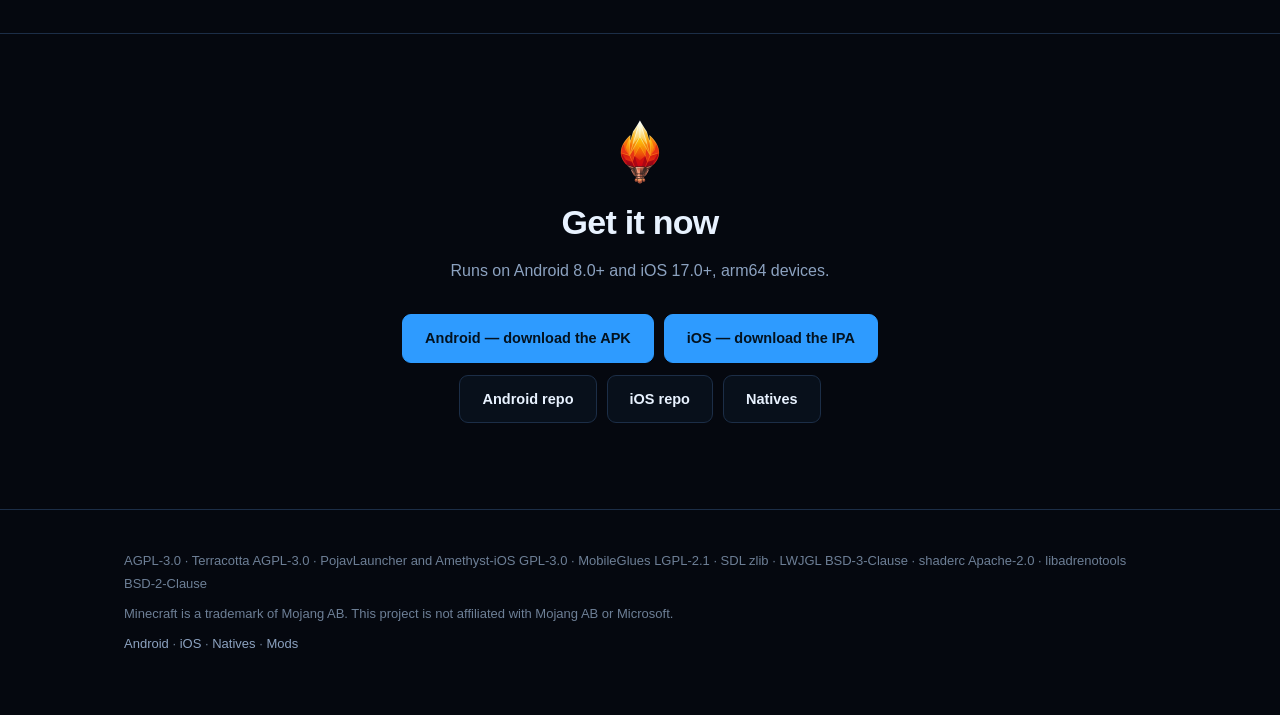
==== commit 78ad9973: "docs: Android 26.3 support - Badge and works list: 26.3 on both Android and iOS - Android card: SDL3" ====
--- a/index.html
+++ b/index.html
@@ -39,7 +39,7 @@
       <span class="badge">iOS 17.0+</span>
       <span class="badge">arm64</span>
       <span class="badge">Fabric · Forge · NeoForge · Quilt</span>
-      <span class="badge">iOS ~ MC 26.3 · Android ~ 26.2</span>
+      <span class="badge">Up to MC 26.3</span>
     </div>
     <div class="cta rv">
       <a class="btn primary" href="https://github.com/FlameLaunchers/FlameLauncher-Android/releases/latest/download/FlameLauncher.apk">Android — APK</a>
@@ -54,7 +54,7 @@
   <div class="wrap">
     <span class="kicker rv">Platforms</span>
     <h2 class="rv">Same game, different hurdle</h2>
-    <p class="lead rv">Both apps follow the same rules — same folder layout, same JVM arguments, same GLFW mapping. What differs is what the OS permits.</p>
+    <p class="lead rv">Both apps follow the same rules — same folder layout, same JVM arguments, same input mapping. What differs is what the OS permits.</p>
     <div class="grid g2">
       <div class="card rv">
         <h3>🤖 Android</h3>
@@ -63,6 +63,7 @@
           <li>No JIT setup needed</li>
           <li>Four renderers plus custom Vulkan drivers</li>
           <li>Mouse pointer capture</li>
+          <li>MC 26.3 — SDL3 windowing and input, rendered through the built-in MobileGlues</li>
           <li>Android 8.0+ · arm64-v8a</li>
         </ul>
       </div>
@@ -98,7 +99,7 @@
         <p>Translates desktop OpenGL through Zink, GL4ES, Krypton or MobileGlues onto the mobile GPU — falling back automatically when a path fails.</p></div>
       <div class="card rv"><span class="num">03</span><span class="ico">🕹️</span>
         <h3>I/O bridge</h3>
-        <p>Wires the GLFW windowing and input API to Android Surface, touch and key events — keyboard, mouse and gamepad ride the same path.</p></div>
+        <p>Wires the game's windowing and input — GLFW, or SDL3 from 26.3 on — to the platform's surface, touch and key events. Keyboard, mouse and gamepad ride the same path.</p></div>
     </div>
     <div class="warn rv">Reuses PojavLauncher's proven native bridges and adapts parts of ZalithLauncher 2's launch orchestration, then adds a Compose UI, content integration and crash recovery.</div>
   </div>
@@ -128,7 +129,7 @@
   <div class="wrap">
     <span class="kicker rv">Graphics</span>
     <h2 class="rv">Four renderers</h2>
-    <p class="lead rv">On Android, a failing Zink path falls back natively: Freedreno → Panfrost → GL4ES. On iOS, MobileGlues is the default — and the only one shaders run on.</p>
+    <p class="lead rv">On Android, a failing Zink path falls back natively: Freedreno → Panfrost → GL4ES. On iOS, MobileGlues is the default — and the only one shaders run on. MC 26.3 always runs on MobileGlues on Android: it is the only layer that also exposes EGL, which SDL3 needs.</p>
     <div class="scroll rv"><table class="tbl">
       <thead><tr>
         <th>Renderer</th>
@@ -199,7 +200,7 @@
         <p>A drag-and-drop editable virtual keypad that scales for phones and tablets, with a combat/normal toggle that reassigns attack and use between tap and long-press.</p></div>
       <div class="card rv"><span class="ico">⌨️</span>
         <h3>Keyboard &amp; mouse</h3>
-        <p>Full GLFW key mapping with distinct left/right modifiers and IME composition. Pointer Capture gives unbounded look-around; menus switch to an absolute cursor automatically.</p></div>
+        <p>Full key mapping with distinct left/right modifiers and IME composition. Pointer Capture gives unbounded look-around; menus switch to an absolute cursor automatically.</p></div>
     </div>
     <div class="scroll rv" style="margin-top:16px"><table class="tbl">
       <thead><tr>
@@ -241,14 +242,14 @@
           <li>Shader packs and custom Vulkan driver import</li>
           <li>Simple Voice Chat and friends, via the microphone bridge</li>
           <li>Terracotta P2P multiplayer — direct, with no relay server</li>
-          <li>The latest stable release, 26.3 (iOS) — Android up to 26.2</li>
+          <li>The latest stable release, 26.3, on Android and iOS</li>
         </ul>
       </div>
       <div class="card rv">
         <h3>⛔ Does not work</h3>
         <ul class="list no">
-          <li>MC 26.3 on Android — the game moved from GLFW to SDL3. iOS is done; Android is in progress.</li>
-          <li>Android: the game's Vulkan backend — there is no VkSurfaceKHR creation path. Run with OpenGL.</li>
+          <li>Android: 26.3's Vulkan backend is untested — on GPUs without Vulkan 1.2 (e.g. Mali-G57) the game falls back to OpenGL on its own.</li>
+          <li>Shader packs that use noperspective (Complementary and its forks) on Mali GPUs — GLES has no such qualifier there, so Iris switches shaders off and the game carries on.</li>
           <li>Mods bundling desktop-only natives — auto-disabled by renaming, not deleting, so modpack integrity survives</li>
           <li>32-bit devices — arm64 only</li>
           <li>iOS: re-attaching JIT on every version switch — a JVM starts once per process, and JIT is a property of the process. There is no way around it.</li>
@@ -278,7 +279,7 @@
 </section>
 
 <footer><div class="wrap">
-  <div>AGPL-3.0 · Terracotta AGPL-3.0 · PojavLauncher and Amethyst-iOS GPL-3.0 · MobileGlues LGPL-2.1 · libadrenotools BSD-2-Clause</div>
+  <div>AGPL-3.0 · Terracotta AGPL-3.0 · PojavLauncher and Amethyst-iOS GPL-3.0 · MobileGlues LGPL-2.1 · SDL zlib · LWJGL BSD-3-Clause · shaderc Apache-2.0 · libadrenotools BSD-2-Clause</div>
   <div>Minecraft is a trademark of Mojang AB. This project is not affiliated with Mojang AB or Microsoft.</div>
   <div><a href="https://github.com/FlameLaunchers/FlameLauncher-Android">Android</a> · <a href="https://github.com/FlameLaunchers/FlameLauncher-iOS">iOS</a> · <a href="https://github.com/FlameLaunchers/FlameLauncher-Natives">Natives</a> · <a href="mods.html">Mods</a></div>
 </div></footer>
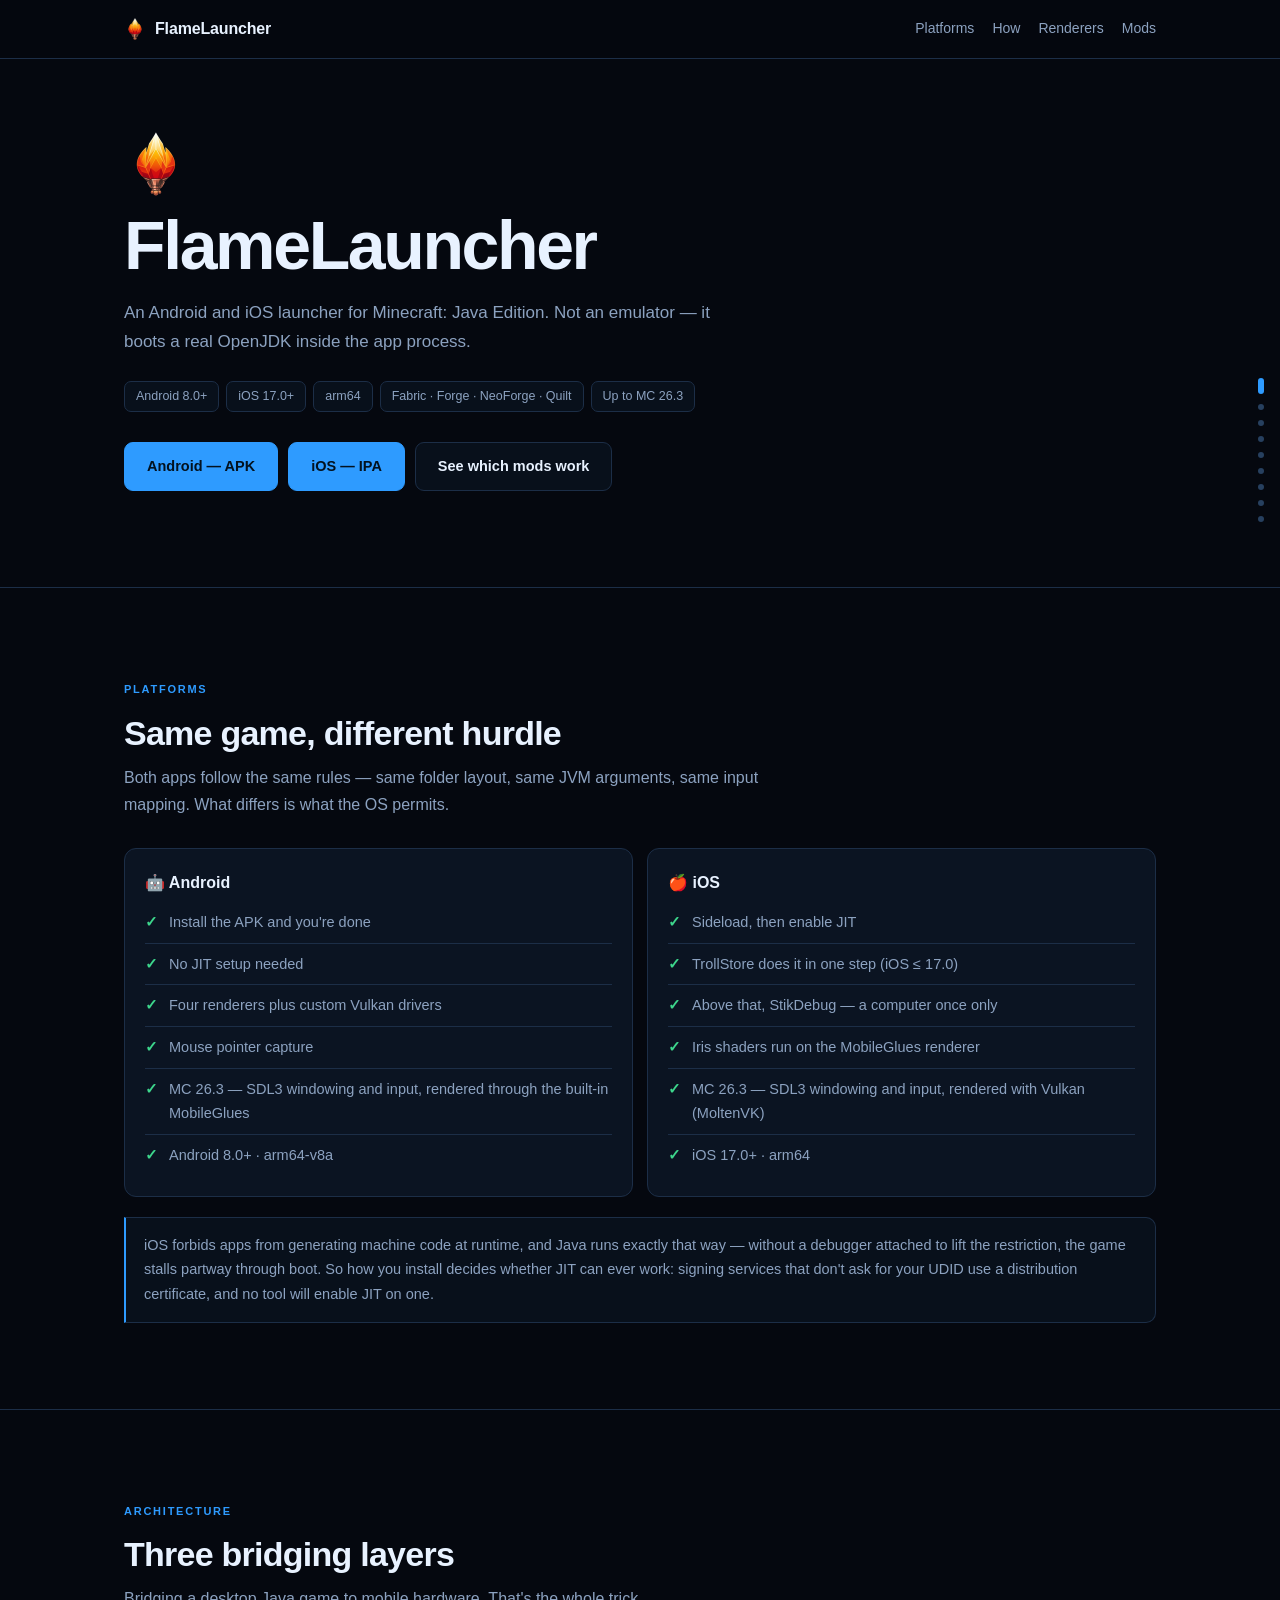
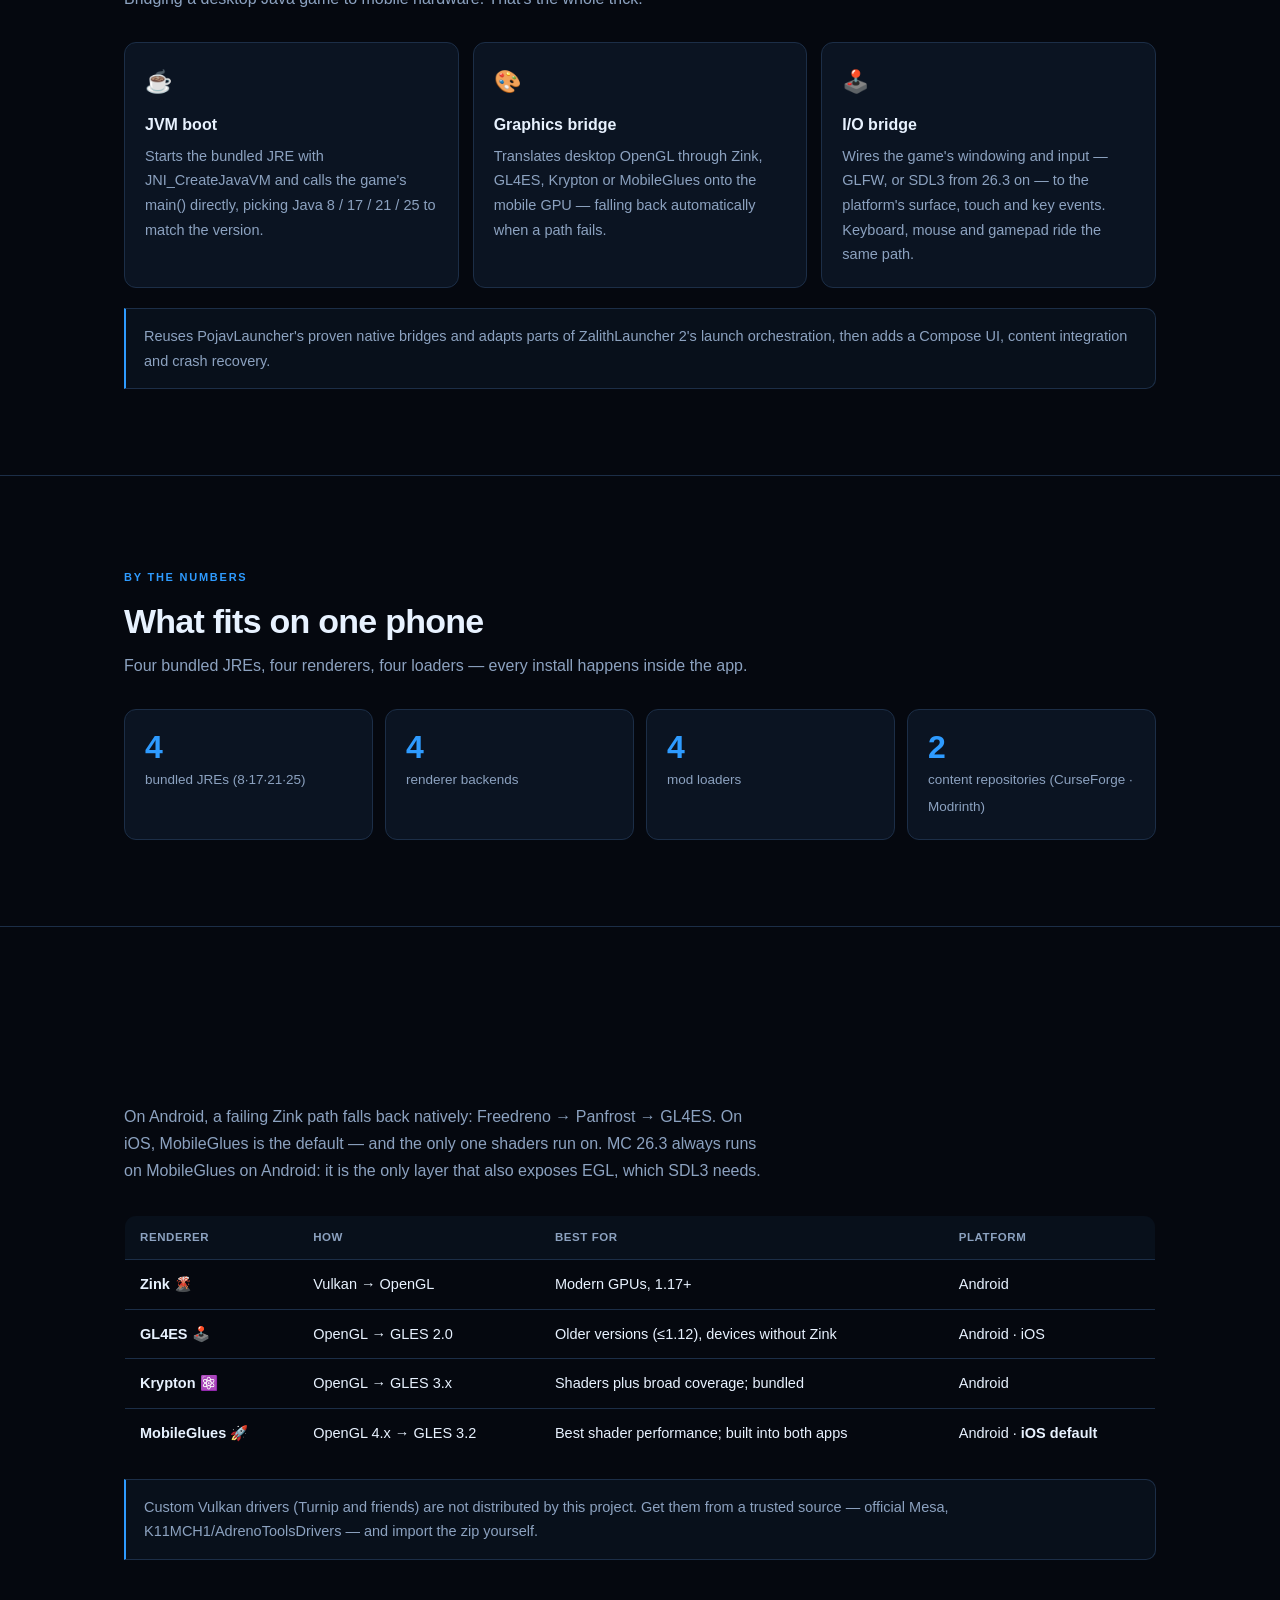
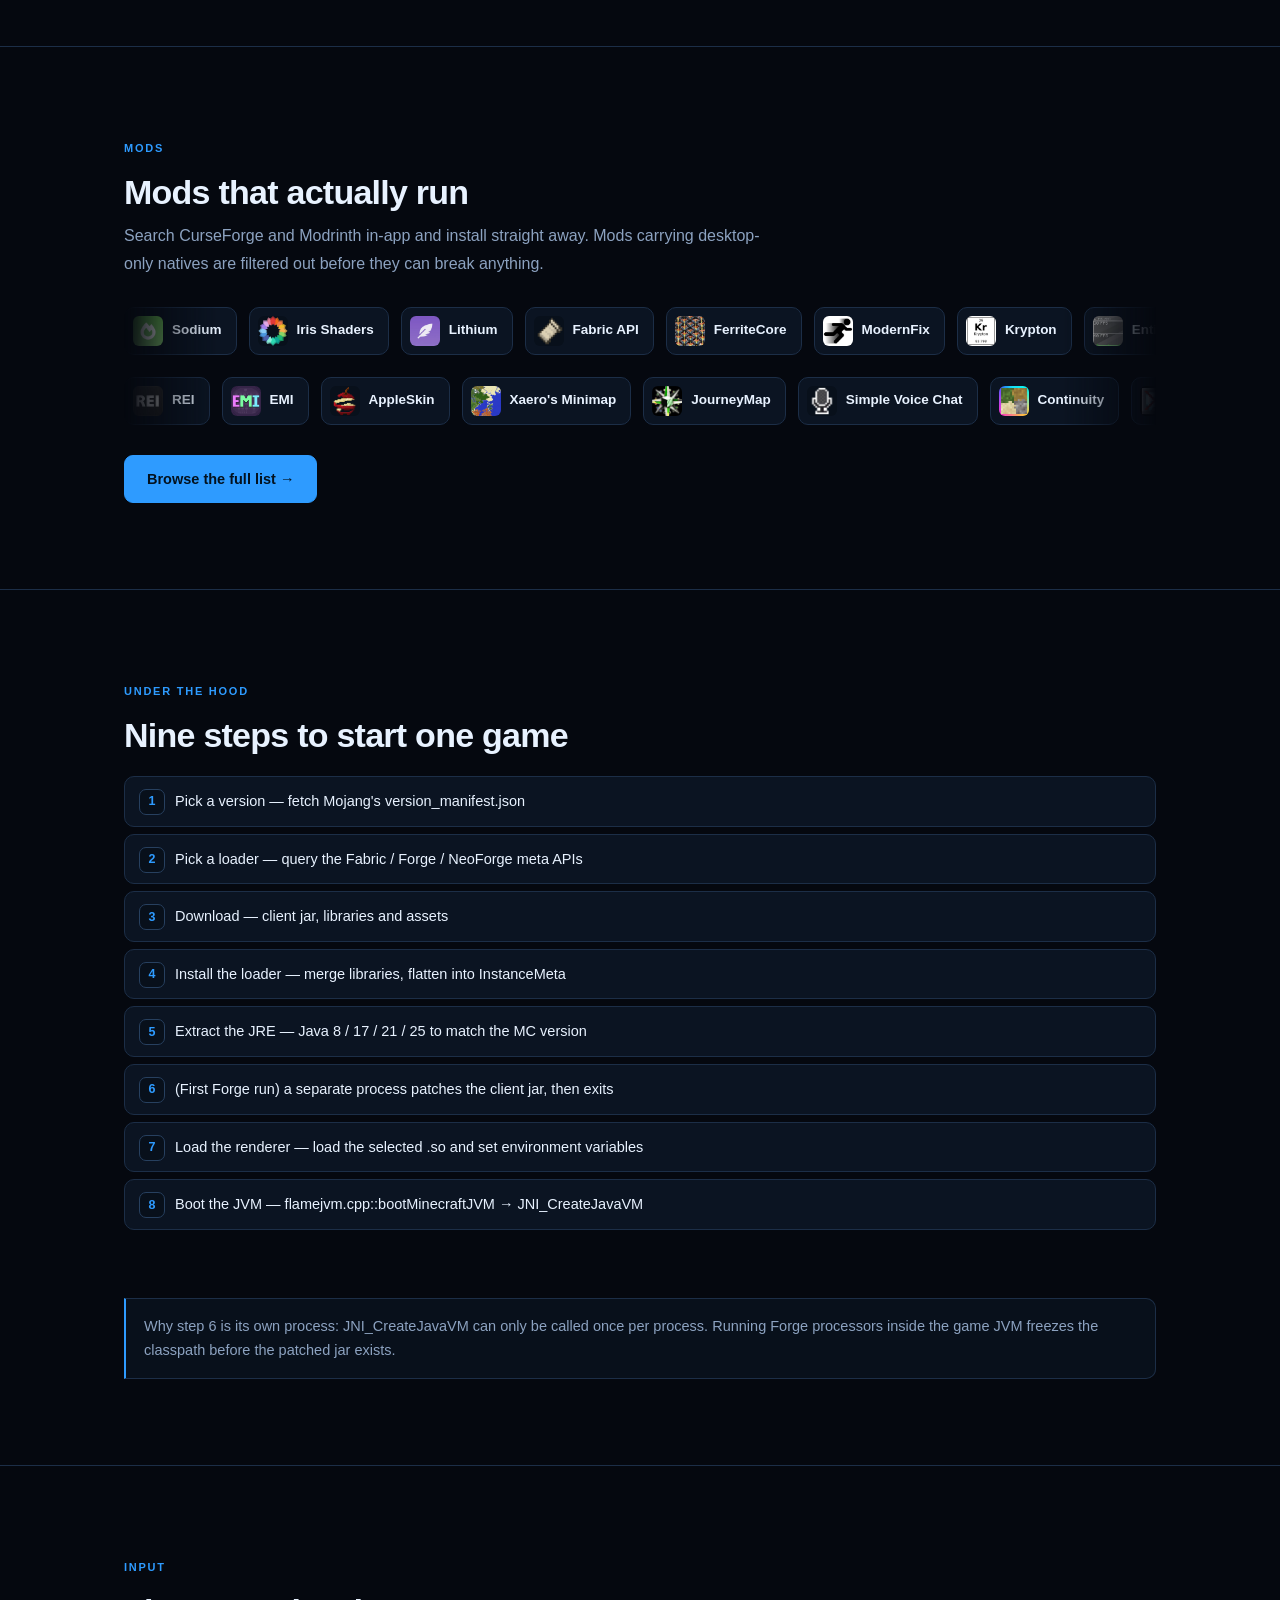
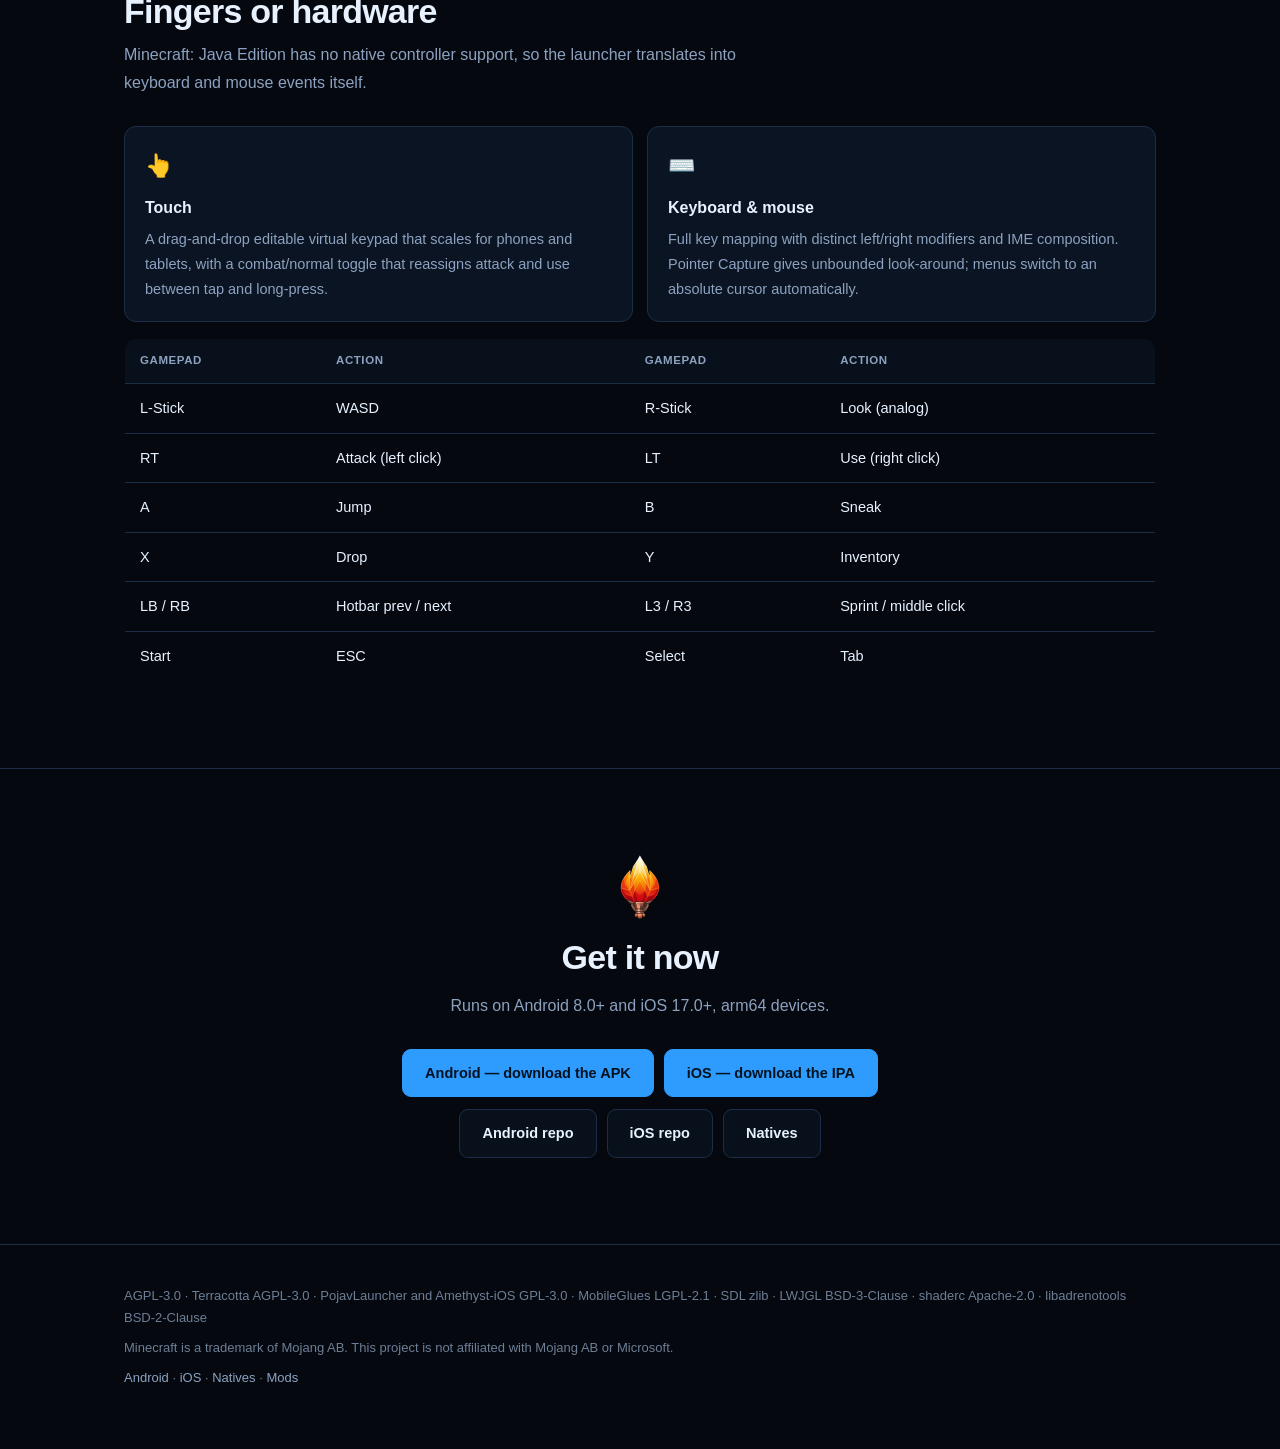
==== commit c92776f1: "docs: drop the "What works, what doesn't" section Known issues belong in the issue tracker.  Co-Auth" ====
--- a/index.html
+++ b/index.html
@@ -22,7 +22,6 @@
     <a href="#how">How</a>
     <a href="#render">Renderers</a>
     <a href="mods.html">Mods</a>
-    <a href="#scope">Scope</a>
   </div>
 </div></nav>
 
@@ -226,40 +225,6 @@
   </div>
 </section>
 
-<!-- 8 ─ scope -->
-<section class="slide" id="scope">
-  <div class="wrap">
-    <span class="kicker rv">Scope</span>
-    <h2 class="rv">What works, what doesn't</h2>
-    <p class="lead rv">Stated honestly — including what does not work.</p>
-    <div class="grid g2">
-      <div class="card rv">
-        <h3>✅ Works</h3>
-        <ul class="list yes">
-          <li>Vanilla, Fabric, Forge, NeoForge (Quilt via modpacks)</li>
-          <li>The full Microsoft sign-in flow</li>
-          <li>Java 8 / 17 / 21 / 25, selected and extracted automatically</li>
-          <li>Shader packs and custom Vulkan driver import</li>
-          <li>Simple Voice Chat and friends, via the microphone bridge</li>
-          <li>Terracotta P2P multiplayer — direct, with no relay server</li>
-          <li>The latest stable release, 26.3, on Android and iOS</li>
-        </ul>
-      </div>
-      <div class="card rv">
-        <h3>⛔ Does not work</h3>
-        <ul class="list no">
-          <li>Android: 26.3's Vulkan backend is untested — on GPUs without Vulkan 1.2 (e.g. Mali-G57) the game falls back to OpenGL on its own.</li>
-          <li>Shader packs that use noperspective (Complementary and its forks) on Mali GPUs — GLES has no such qualifier there, so Iris switches shaders off and the game carries on.</li>
-          <li>Mods bundling desktop-only natives — auto-disabled by renaming, not deleting, so modpack integrity survives</li>
-          <li>32-bit devices — arm64 only</li>
-          <li>iOS: re-attaching JIT on every version switch — a JVM starts once per process, and JIT is a property of the process. There is no way around it.</li>
-          <li>Joining an Online LAN room on iOS — the entitlement for a virtual network device cannot be signed with a free account, so the address goes in by hand. Hosting works normally.</li>
-        </ul>
-      </div>
-    </div>
-  </div>
-</section>
-
 <!-- 9 ─ cta -->
 <section class="slide" id="get" style="text-align:center">
   <div class="wrap">
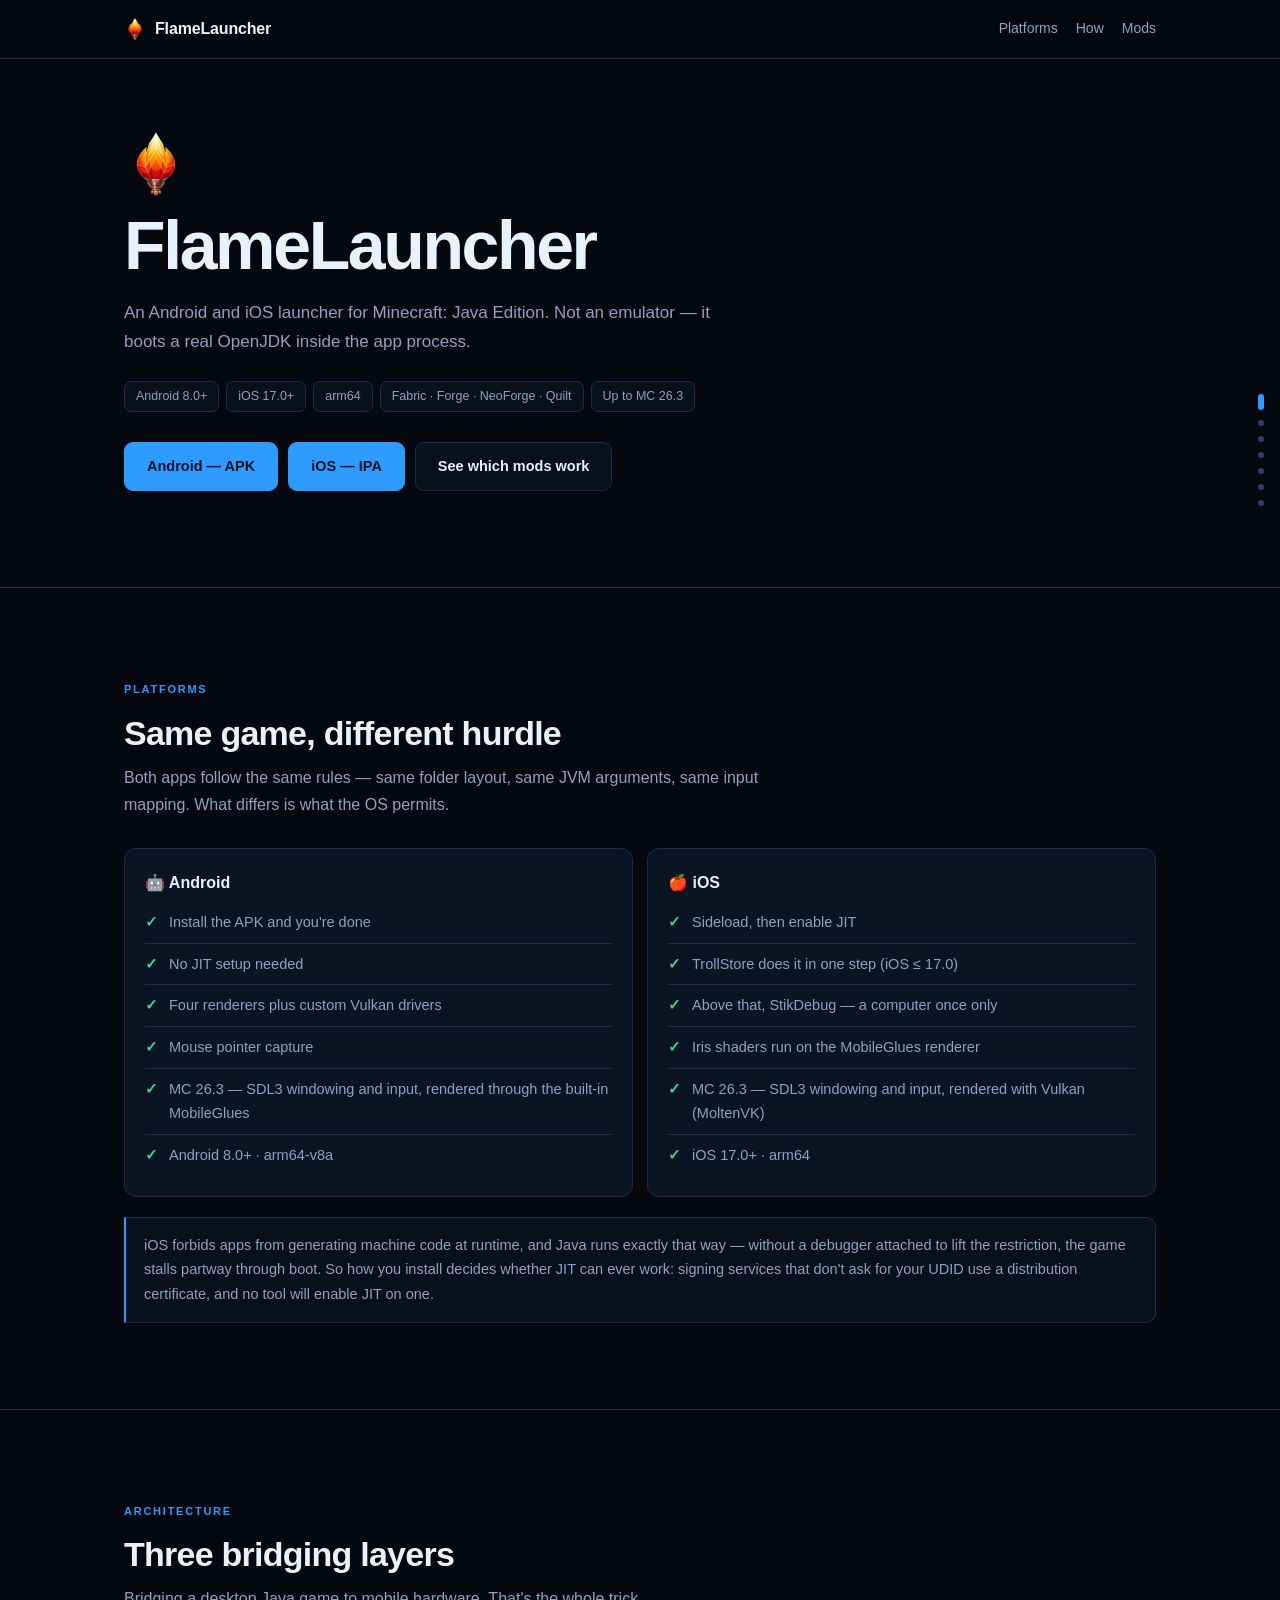
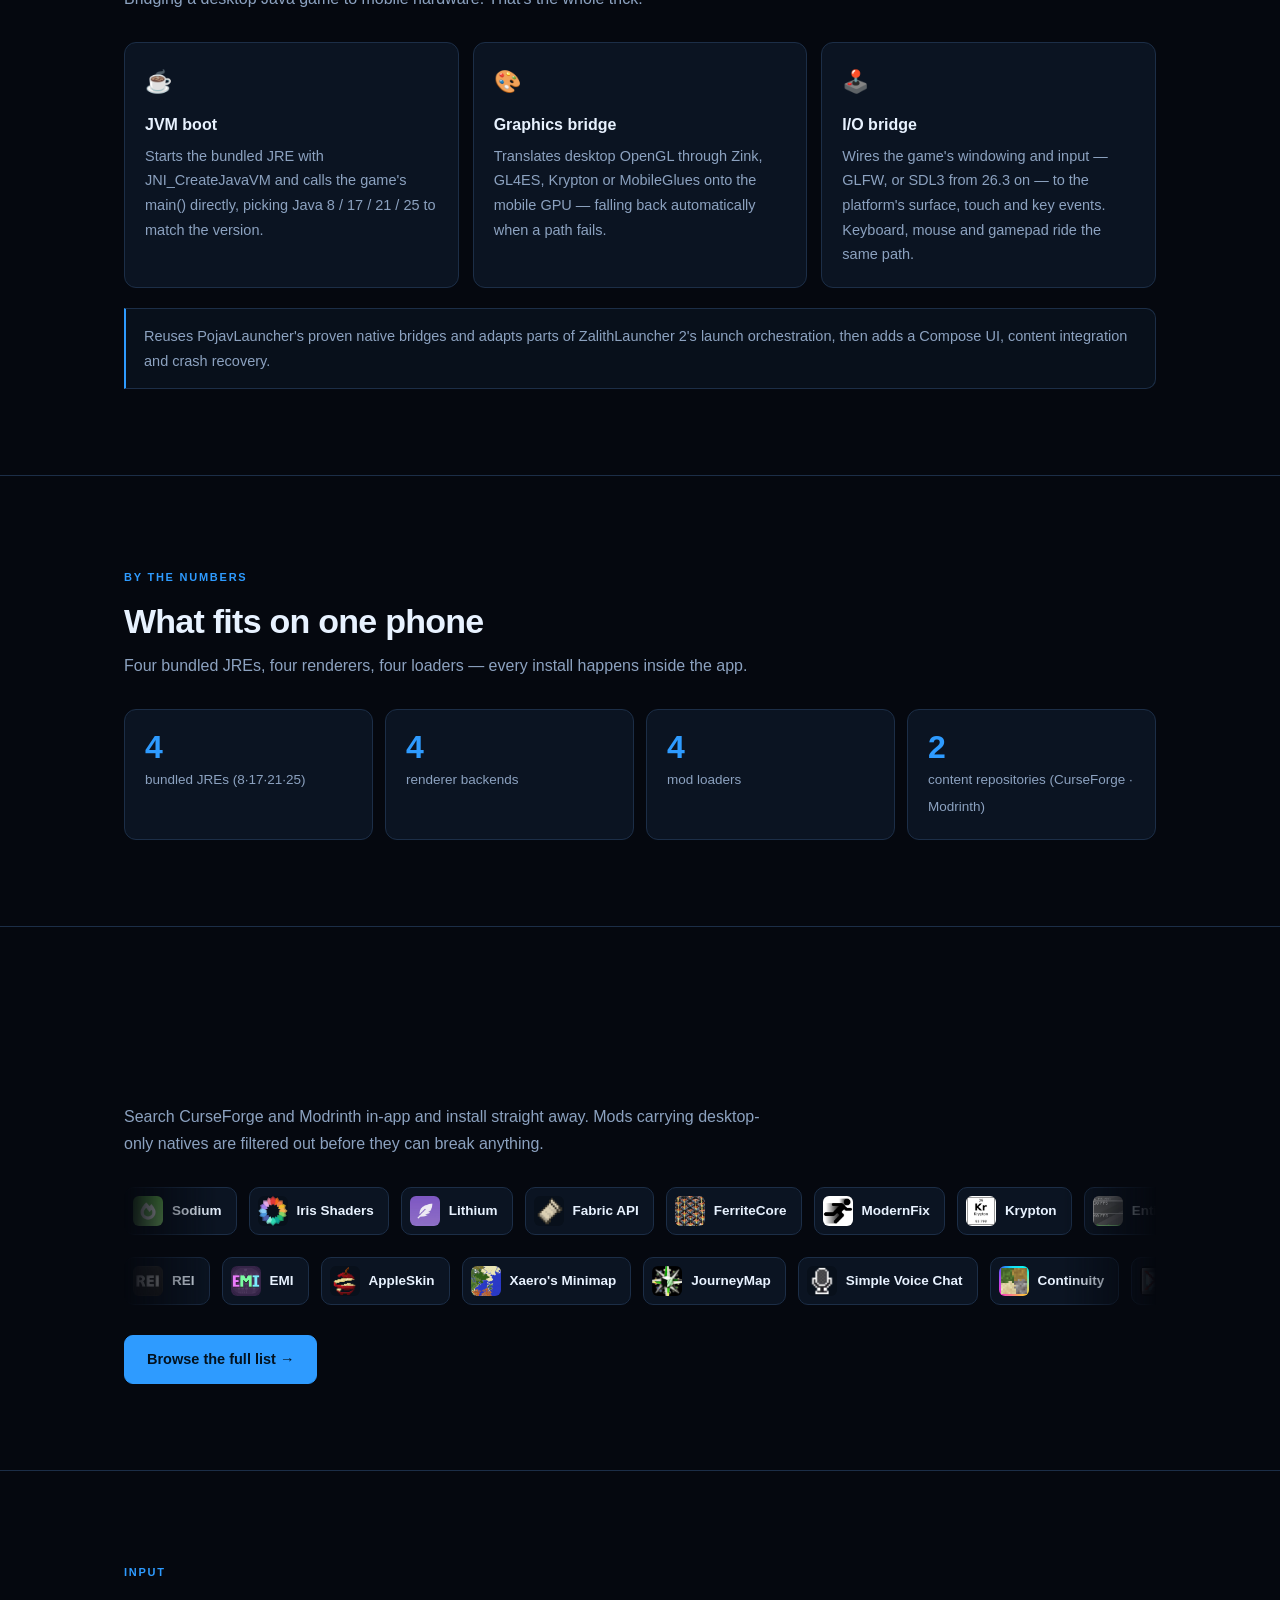
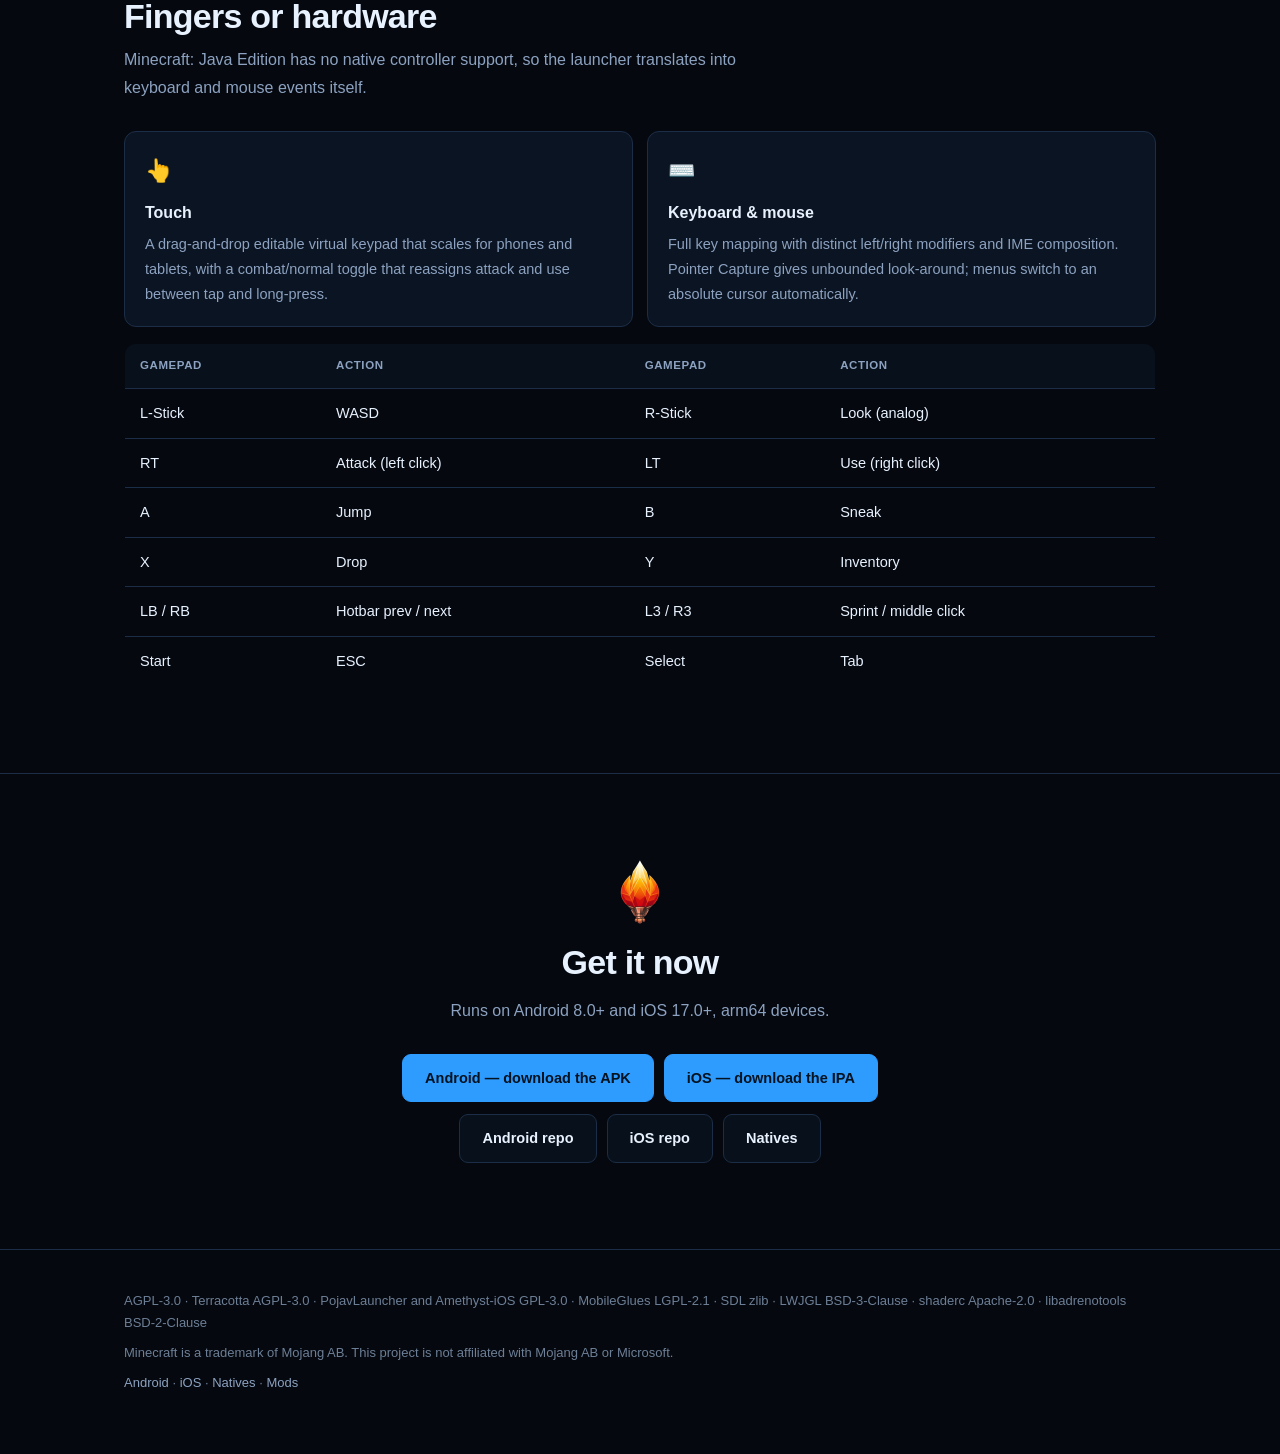
==== commit 31905af9: "docs: drop the renderers and nine-steps sections Co-Authored-By: Claude Opus 5 <noreply@anthropic.co" ====
--- a/index.html
+++ b/index.html
@@ -20,7 +20,6 @@
   <div class="navlinks">
     <a href="#plat">Platforms</a>
     <a href="#how">How</a>
-    <a href="#render">Renderers</a>
     <a href="mods.html">Mods</a>
   </div>
 </div></nav>
@@ -123,34 +122,6 @@
   </div>
 </section>
 
-<!-- 4 ─ renderers -->
-<section class="slide" id="render">
-  <div class="wrap">
-    <span class="kicker rv">Graphics</span>
-    <h2 class="rv">Four renderers</h2>
-    <p class="lead rv">On Android, a failing Zink path falls back natively: Freedreno → Panfrost → GL4ES. On iOS, MobileGlues is the default — and the only one shaders run on. MC 26.3 always runs on MobileGlues on Android: it is the only layer that also exposes EGL, which SDL3 needs.</p>
-    <div class="scroll rv"><table class="tbl">
-      <thead><tr>
-        <th>Renderer</th>
-        <th>How</th>
-        <th>Best for</th>
-        <th>Platform</th>
-      </tr></thead>
-      <tbody>
-        <tr><td><b>Zink</b> 🌋</td><td>Vulkan → OpenGL</td>
-          <td>Modern GPUs, 1.17+</td><td>Android</td></tr>
-        <tr><td><b>GL4ES</b> 🕹️</td><td>OpenGL → GLES 2.0</td>
-          <td>Older versions (≤1.12), devices without Zink</td><td>Android · iOS</td></tr>
-        <tr><td><b>Krypton</b> ⚛️</td><td>OpenGL → GLES 3.x</td>
-          <td>Shaders plus broad coverage; bundled</td><td>Android</td></tr>
-        <tr><td><b>MobileGlues</b> 🚀</td><td>OpenGL 4.x → GLES 3.2</td>
-          <td>Best shader performance; built into both apps</td><td>Android · <b>iOS default</b></td></tr>
-      </tbody>
-    </table></div>
-    <div class="warn rv">Custom Vulkan drivers (Turnip and friends) are not distributed by this project. Get them from a trusted source — official Mesa, K11MCH1/AdrenoToolsDrivers — and import the zip yourself.</div>
-  </div>
-</section>
-
 <!-- 5 ─ mods teaser -->
 <section class="slide" id="mods">
   <div class="wrap">
@@ -164,26 +135,6 @@
     <div class="cta" style="justify-content:flex-start">
       <a class="btn primary rv" href="mods.html">Browse the full list →</a>
     </div>
-  </div>
-</section>
-
-<!-- 6 ─ flow -->
-<section class="slide" id="flow">
-  <div class="wrap">
-    <span class="kicker rv">Under the hood</span>
-    <h2 class="rv">Nine steps to start one game</h2>
-    <ol class="flow">
-      <li class="rv left">Pick a version — fetch Mojang's version_manifest.json</li>
-      <li class="rv left">Pick a loader — query the Fabric / Forge / NeoForge meta APIs</li>
-      <li class="rv left">Download — client jar, libraries and assets</li>
-      <li class="rv left">Install the loader — merge libraries, flatten into InstanceMeta</li>
-      <li class="rv left">Extract the JRE — Java 8 / 17 / 21 / 25 to match the MC version</li>
-      <li class="rv left">(First Forge run) a separate process patches the client jar, then exits</li>
-      <li class="rv left">Load the renderer — load the selected .so and set environment variables</li>
-      <li class="rv left">Boot the JVM — flamejvm.cpp::bootMinecraftJVM → JNI_CreateJavaVM</li>
-      <li class="rv left">Start the game — mainClass.main(args)</li>
-    </ol>
-    <div class="warn rv">Why step 6 is its own process: JNI_CreateJavaVM can only be called once per process. Running Forge processors inside the game JVM freezes the classpath before the patched jar exists.</div>
   </div>
 </section>
 
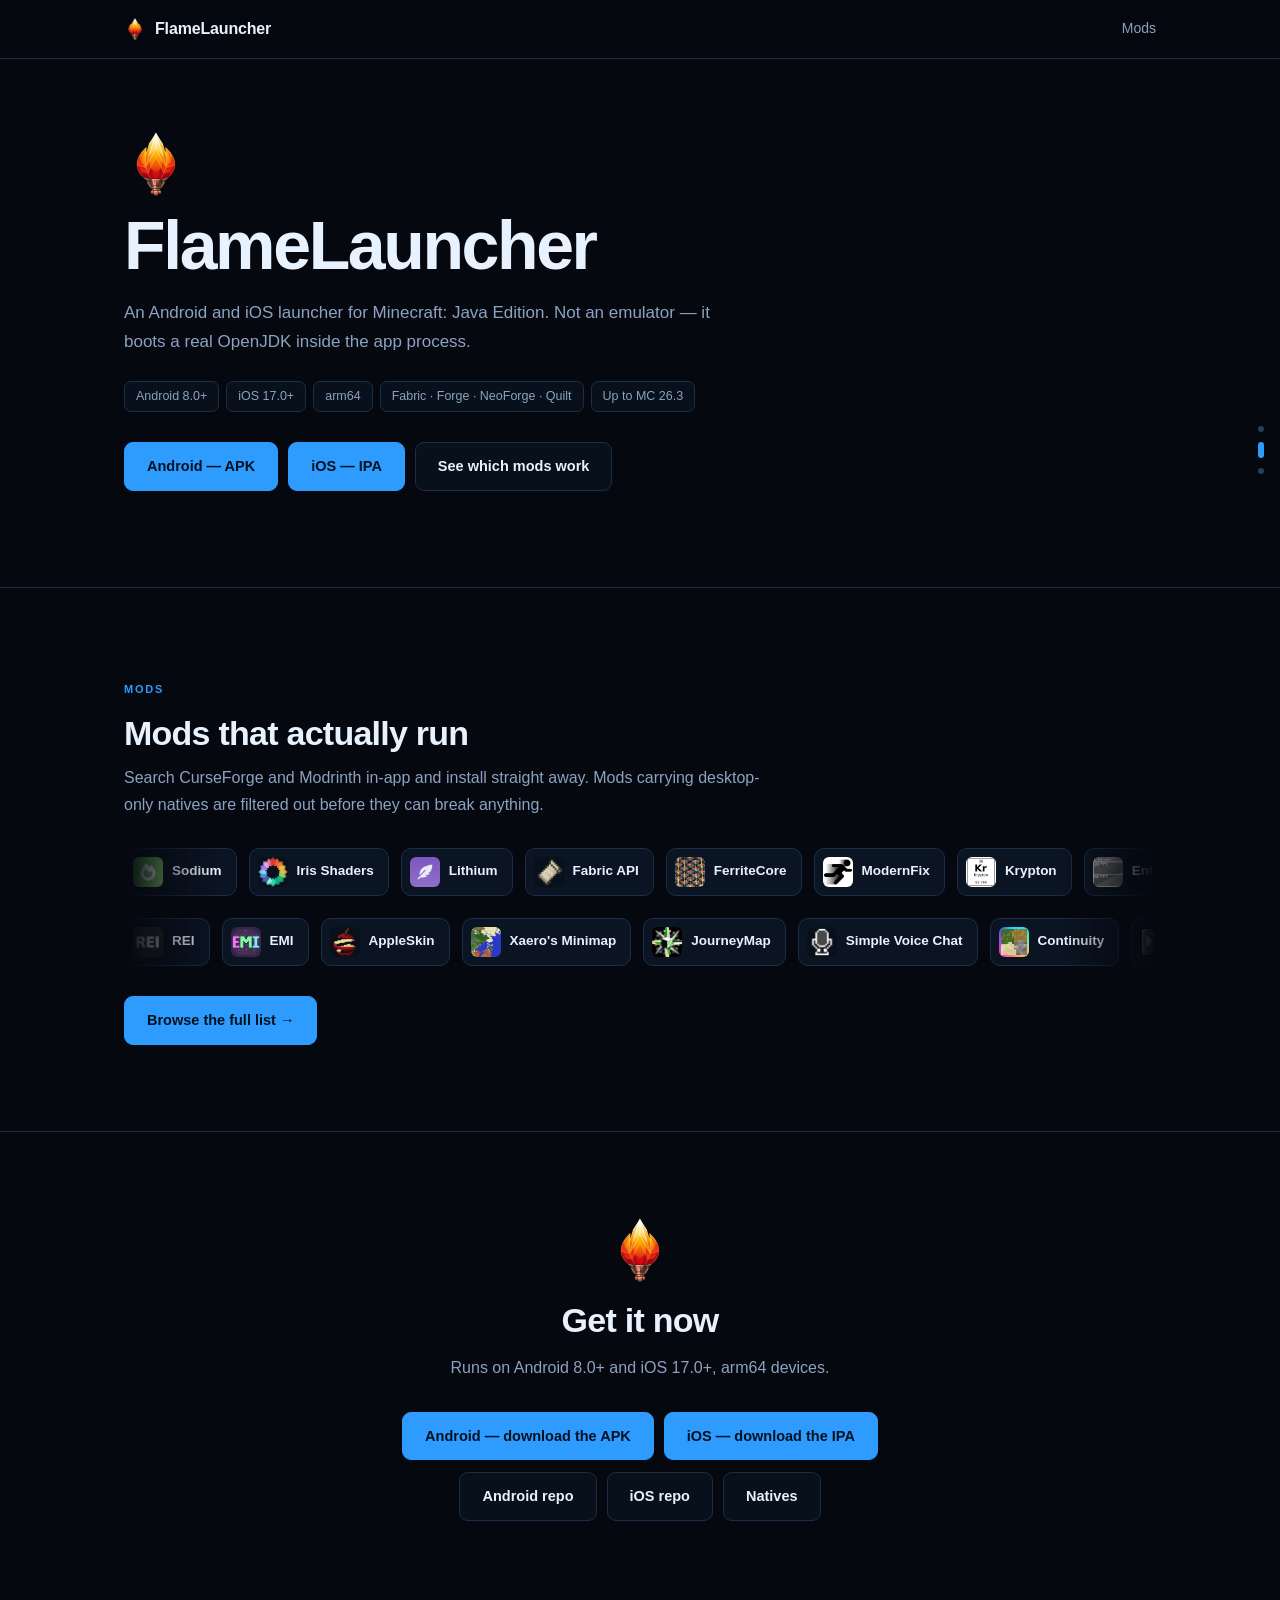
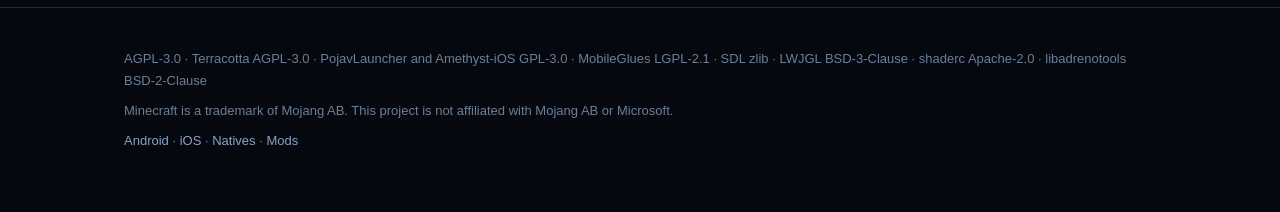
==== commit 301bc5bb: "docs: trim the site to hero, mods and downloads Drop the platform comparison, architecture, stats an" ====
--- a/index.html
+++ b/index.html
@@ -18,8 +18,6 @@
 <nav><div class="wrap">
   <a class="brand" href="./"><img src="img/logo-32.png" alt="" width="22" height="22">FlameLauncher</a>
   <div class="navlinks">
-    <a href="#plat">Platforms</a>
-    <a href="#how">How</a>
     <a href="mods.html">Mods</a>
   </div>
 </div></nav>
@@ -47,81 +45,6 @@
   </div>
 </section>
 
-<!-- 2 ─ platforms -->
-<section class="slide" id="plat">
-  <div class="wrap">
-    <span class="kicker rv">Platforms</span>
-    <h2 class="rv">Same game, different hurdle</h2>
-    <p class="lead rv">Both apps follow the same rules — same folder layout, same JVM arguments, same input mapping. What differs is what the OS permits.</p>
-    <div class="grid g2">
-      <div class="card rv">
-        <h3>🤖 Android</h3>
-        <ul class="list yes">
-          <li>Install the APK and you're done</li>
-          <li>No JIT setup needed</li>
-          <li>Four renderers plus custom Vulkan drivers</li>
-          <li>Mouse pointer capture</li>
-          <li>MC 26.3 — SDL3 windowing and input, rendered through the built-in MobileGlues</li>
-          <li>Android 8.0+ · arm64-v8a</li>
-        </ul>
-      </div>
-      <div class="card rv">
-        <h3>🍎 iOS</h3>
-        <ul class="list yes">
-          <li>Sideload, then enable JIT</li>
-          <li>TrollStore does it in one step (iOS ≤ 17.0)</li>
-          <li>Above that, StikDebug — a computer once only</li>
-          <li>Iris shaders run on the MobileGlues renderer</li>
-          <li>MC 26.3 — SDL3 windowing and input, rendered with Vulkan (MoltenVK)</li>
-          <li>iOS 17.0+ · arm64</li>
-        </ul>
-      </div>
-    </div>
-    <div class="warn rv">iOS forbids apps from generating machine code at runtime, and Java runs exactly that way — without a debugger attached to lift the restriction, the game stalls partway through boot. So how you install decides whether JIT can ever work: signing services that don't ask for your UDID use a distribution certificate, and no tool will enable JIT on one.</div>
-  </div>
-</section>
-
-<!-- 3 ─ how it works -->
-<!-- 2 ─ how -->
-<section class="slide" id="how">
-  <div class="wrap">
-    <span class="kicker rv">Architecture</span>
-    <h2 class="rv">Three bridging layers</h2>
-    <p class="lead rv">Bridging a desktop Java game to mobile hardware. That's the whole trick.</p>
-    <div class="grid">
-      <div class="card rv"><span class="num">01</span><span class="ico">☕</span>
-        <h3>JVM boot</h3>
-        <p>Starts the bundled JRE with JNI_CreateJavaVM and calls the game's main() directly, picking Java 8 / 17 / 21 / 25 to match the version.</p></div>
-      <div class="card rv"><span class="num">02</span><span class="ico">🎨</span>
-        <h3>Graphics bridge</h3>
-        <p>Translates desktop OpenGL through Zink, GL4ES, Krypton or MobileGlues onto the mobile GPU — falling back automatically when a path fails.</p></div>
-      <div class="card rv"><span class="num">03</span><span class="ico">🕹️</span>
-        <h3>I/O bridge</h3>
-        <p>Wires the game's windowing and input — GLFW, or SDL3 from 26.3 on — to the platform's surface, touch and key events. Keyboard, mouse and gamepad ride the same path.</p></div>
-    </div>
-    <div class="warn rv">Reuses PojavLauncher's proven native bridges and adapts parts of ZalithLauncher 2's launch orchestration, then adds a Compose UI, content integration and crash recovery.</div>
-  </div>
-</section>
-
-<!-- 3 ─ stats -->
-<section class="slide" id="stats">
-  <div class="wrap">
-    <span class="kicker rv">By the numbers</span>
-    <h2 class="rv">What fits on one phone</h2>
-    <p class="lead rv">Four bundled JREs, four renderers, four loaders — every install happens inside the app.</p>
-    <div class="stats">
-      <div class="stat rv"><b data-count="4">4</b>
-        <span>bundled JREs (8·17·21·25)</span></div>
-      <div class="stat rv"><b data-count="4">4</b>
-        <span>renderer backends</span></div>
-      <div class="stat rv"><b data-count="4">4</b>
-        <span>mod loaders</span></div>
-      <div class="stat rv"><b data-count="2">2</b>
-        <span>content repositories (CurseForge · Modrinth)</span></div>
-    </div>
-  </div>
-</section>
-
 <!-- 5 ─ mods teaser -->
 <section class="slide" id="mods">
   <div class="wrap">
@@ -135,44 +58,6 @@
     <div class="cta" style="justify-content:flex-start">
       <a class="btn primary rv" href="mods.html">Browse the full list →</a>
     </div>
-  </div>
-</section>
-
-<!-- 7 ─ input -->
-<section class="slide" id="input">
-  <div class="wrap">
-    <span class="kicker rv">Input</span>
-    <h2 class="rv">Fingers or hardware</h2>
-    <p class="lead rv">Minecraft: Java Edition has no native controller support, so the launcher translates into keyboard and mouse events itself.</p>
-    <div class="grid g2">
-      <div class="card rv"><span class="ico">👆</span>
-        <h3>Touch</h3>
-        <p>A drag-and-drop editable virtual keypad that scales for phones and tablets, with a combat/normal toggle that reassigns attack and use between tap and long-press.</p></div>
-      <div class="card rv"><span class="ico">⌨️</span>
-        <h3>Keyboard &amp; mouse</h3>
-        <p>Full key mapping with distinct left/right modifiers and IME composition. Pointer Capture gives unbounded look-around; menus switch to an absolute cursor automatically.</p></div>
-    </div>
-    <div class="scroll rv" style="margin-top:16px"><table class="tbl">
-      <thead><tr>
-        <th>Gamepad</th>
-        <th>Action</th>
-        <th>Gamepad</th>
-        <th>Action</th>
-      </tr></thead>
-      <tbody>
-        <tr><td>L-Stick</td><td>WASD</td><td>R-Stick</td>
-          <td>Look (analog)</td></tr>
-        <tr><td>RT</td><td>Attack (left click)</td>
-            <td>LT</td><td>Use (right click)</td></tr>
-        <tr><td>A</td><td>Jump</td>
-            <td>B</td><td>Sneak</td></tr>
-        <tr><td>X</td><td>Drop</td>
-            <td>Y</td><td>Inventory</td></tr>
-        <tr><td>LB / RB</td><td>Hotbar prev / next</td>
-            <td>L3 / R3</td><td>Sprint / middle click</td></tr>
-        <tr><td>Start</td><td>ESC</td><td>Select</td><td>Tab</td></tr>
-      </tbody>
-    </table></div>
   </div>
 </section>
 
